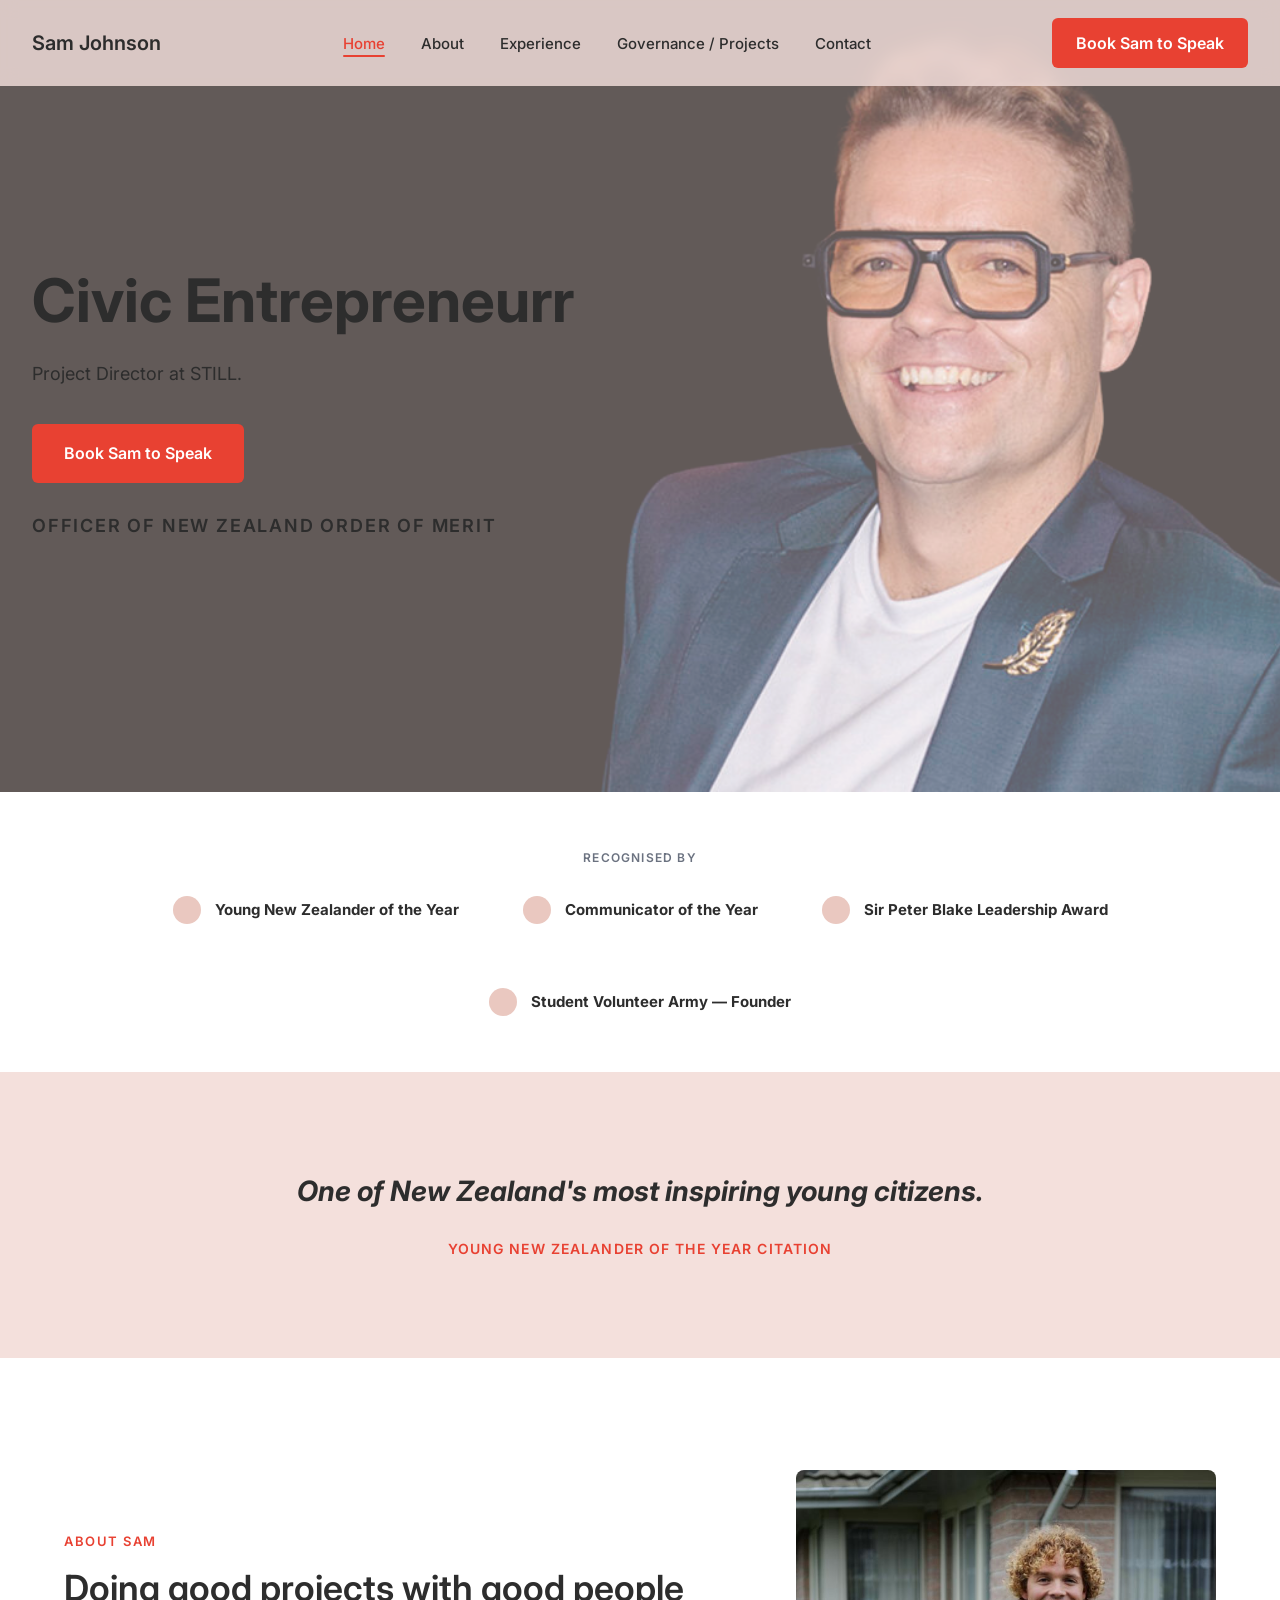
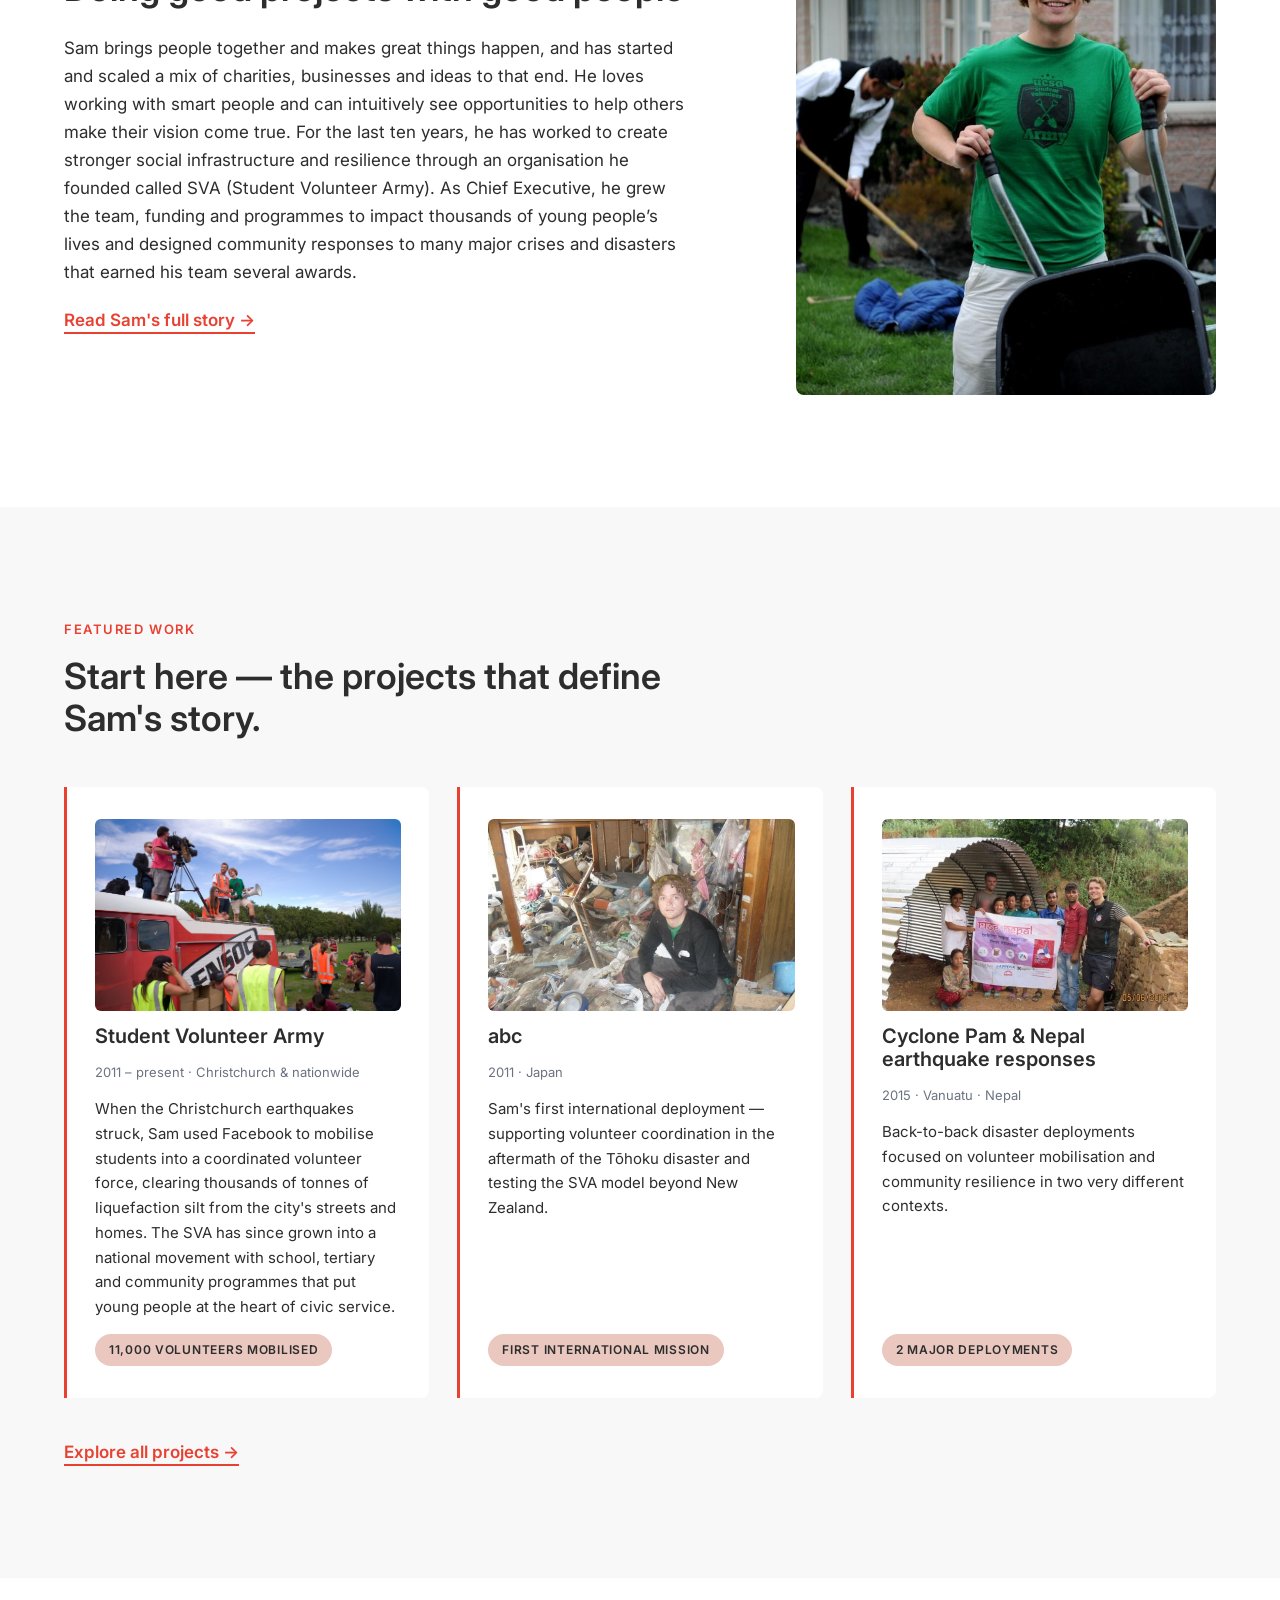
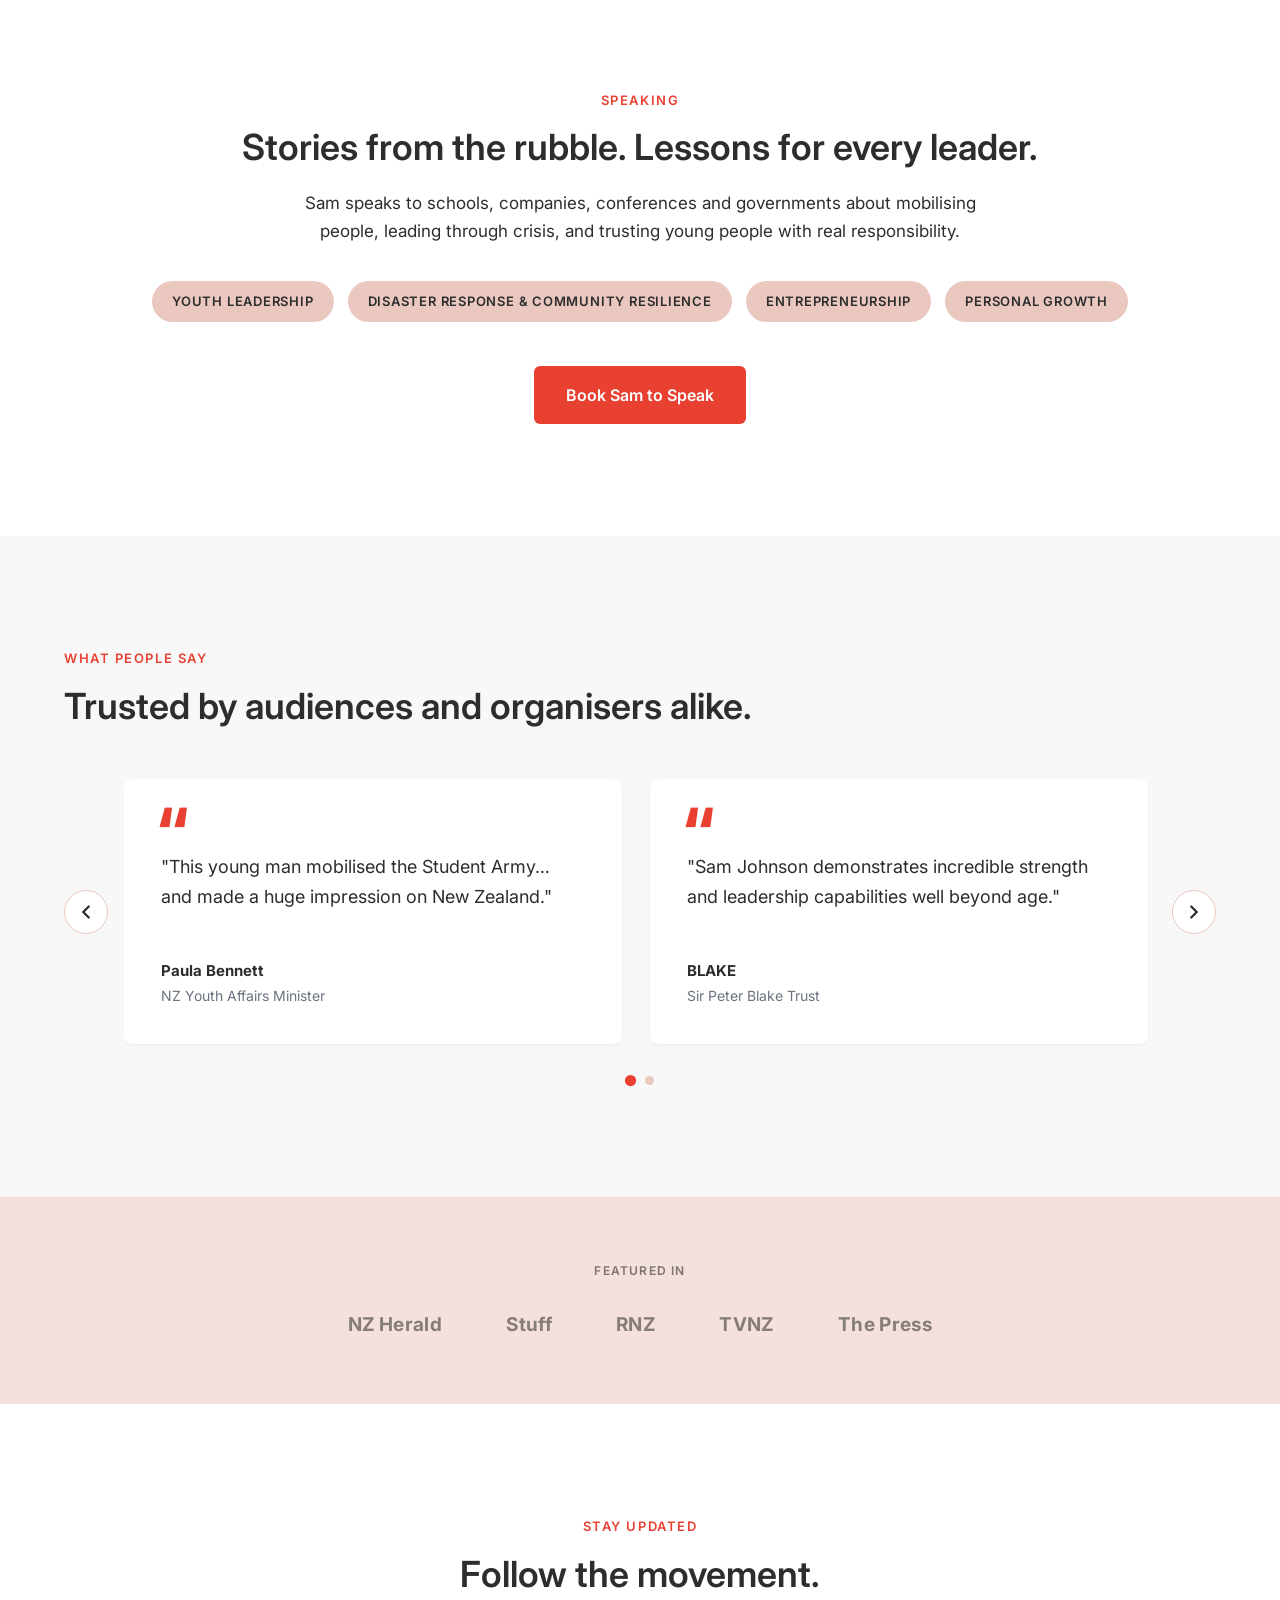
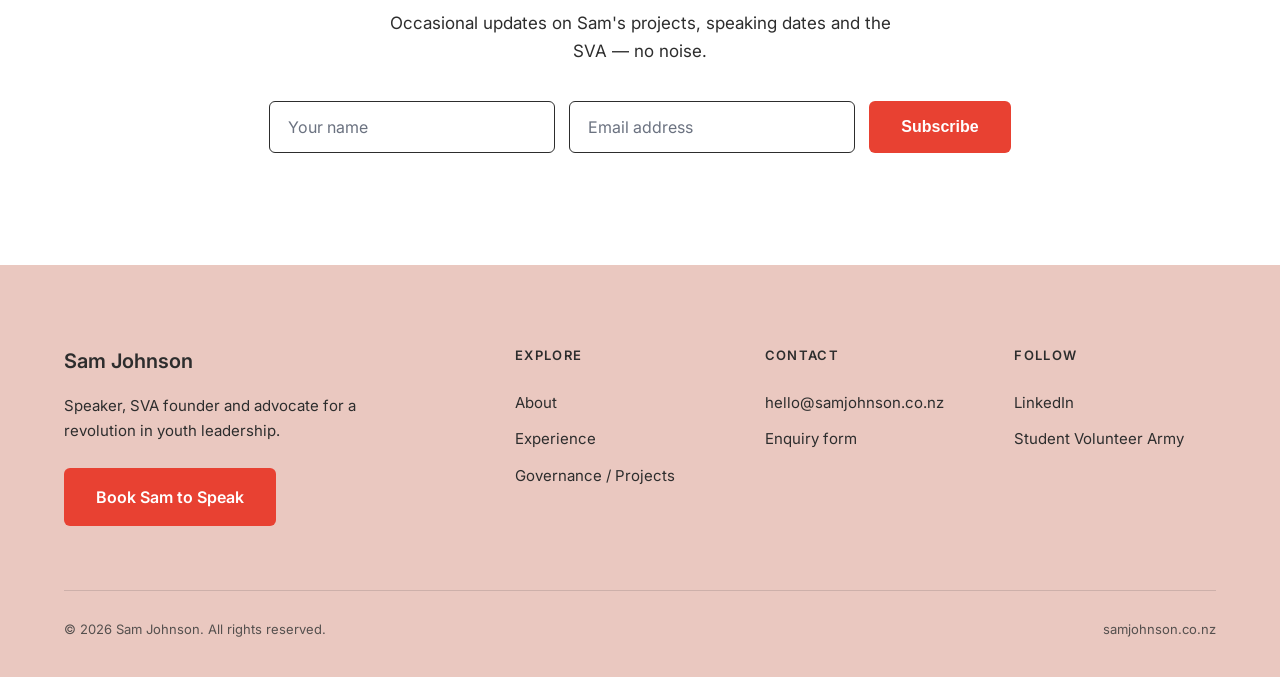
==== index.html @ 14f3a149 "Site update 2026-06-11 12:58" ====
<!DOCTYPE html>
<html lang="en-NZ">
<head>
<meta charset="UTF-8">
<meta name="viewport" content="width=device-width, initial-scale=1.0">
<title>Sam Johnson — Speaker, SVA Founder, Youth Leadership Advocate</title>
<meta name="description" content="Sam Johnson is the founder of the Student Volunteer Army, an international disaster recovery practitioner, and one of New Zealand's most recognised young leaders. Book Sam to speak.">
<link rel="preconnect" href="https://fonts.googleapis.com">
<link rel="preconnect" href="https://fonts.gstatic.com" crossorigin>
<link href="https://fonts.googleapis.com/css2?family=Inter:ital,wght@0,400;0,500;0,600;0,700;1,700&display=swap" rel="stylesheet">
<link rel="stylesheet" href="styles.css">
</head>
<body>

<!-- 01 / Navigation -->
<header class="nav" id="nav">
  <div class="nav-inner">
    <a class="wordmark" href="index.html" data-cms-field="settings.name">Sam Johnson</a>
    <nav aria-label="Primary">
      <ul class="nav-links">
        <li><a href="index.html" aria-current="page">Home</a></li>
        <li><a href="about.html">About</a></li>
        <li><a href="experience.html">Experience</a></li>
        <li><a href="projects.html">Governance / Projects</a></li>
        <li><a href="contact.html">Contact</a></li>
      </ul>
    </nav>
    <a class="btn" href="contact.html" data-cms-field="settings.cta_label">Book Sam to Speak</a>
    <button class="nav-toggle" id="navToggle" aria-label="Open menu" aria-expanded="false">
      <svg width="26" height="26" viewBox="0 0 24 24" fill="none" stroke-width="2" stroke-linecap="round"><path d="M4 7h16M4 12h16M4 17h16"/></svg>
    </button>
  </div>
  <div class="mobile-menu" id="mobileMenu">
    <a href="index.html">Home</a>
    <a href="about.html">About</a>
    <a href="experience.html">Experience</a>
    <a href="projects.html">Governance / Projects</a>
    <a href="contact.html">Contact</a>
    <a class="btn" href="contact.html" data-cms-field="settings.cta_label">Book Sam to Speak</a>
  </div>
</header>

<!-- 02 / Hero -->
<section class="hero">
  <div class="hero-inner">
    <p class="hero-photo-note">Image placeholder — full-bleed action photo of Sam · blush tint 40%</p>
    <h1 data-cms-field="hero.heading">Catalysing a revolution in youth leadership.</h1>
    <p data-cms-field="hero.subheading">Founder of the Student Volunteer Army. Speaker, disaster recovery practitioner, and champion of practical youth leadership worldwide.</p>
    <a class="btn" href="contact.html" data-cms-field="settings.cta_label">Book Sam to Speak</a>
    <p class="hero-attribution" data-cms-field="hero.attribution">Young New Zealander of the Year &nbsp;·&nbsp; Sir Peter Blake Leadership Award</p>
  </div>
</section>

<!-- 03 / Credential strip -->
<section class="credentials" aria-label="Awards and recognition">
  <div class="container">
    <p class="strip-label">Recognised by</p>
    <div class="badge-row" id="cms-awards-strip">
      <span class="badge"><i aria-hidden="true"></i>Young New Zealander of the Year</span>
      <span class="badge"><i aria-hidden="true"></i>Communicator of the Year</span>
      <span class="badge"><i aria-hidden="true"></i>Sir Peter Blake Leadership Award</span>
      <span class="badge"><i aria-hidden="true"></i>Student Volunteer Army — Founder</span>
    </div>
  </div>
</section>

<!-- 04 / Social proof pull-quote band -->
<section class="quote-band">
  <div class="container">
    <blockquote data-cms-field="pages.home.quote_band_text">&ldquo;One of New Zealand&rsquo;s most inspiring young citizens.&rdquo;</blockquote>
    <cite data-cms-field="pages.home.quote_band_cite">— Young New Zealander of the Year citation</cite>
  </div>
</section>

<!-- 05 / About teaser -->
<section class="about">
  <div class="container about-grid">
    <div>
      <span class="section-label">About Sam</span>
      <h2 data-cms-field="about_teaser.heading">From a student with a shovel to a global voice for young leaders.</h2>
      <p data-cms-field="about_teaser.body">When the Christchurch earthquakes struck, Sam Johnson mobilised 11,000 students through social media to dig the city out — and the Student Volunteer Army was born. Since then his work has taken him from disaster zones in Japan, the Philippines, Vanuatu and Nepal to boardrooms and parliaments across the Pacific, Saudi Arabia and Brazil.</p>
      <a class="text-link" href="about.html">Read Sam's full story →</a>
    </div>
    <div class="img-placeholder" data-cms-portrait="about_teaser.portrait" role="img" aria-label="Portrait of Sam Johnson — placeholder">
      <span>Portrait placeholder — natural light, warm grading, 4:5</span>
    </div>
  </div>
</section>

<!-- 07 / Featured work teaser -->
<section class="projects">
  <div class="container">
    <span class="section-label">Featured work</span>
    <h2 data-cms-field="pages.home.projects_heading">Start here — the projects that define Sam's story.</h2>
    <div class="card-grid" id="cms-projects">
      <article class="card">
        <div class="img-placeholder" role="img" aria-label="SVA field photo — placeholder"><span>Field photo — SVA volunteers, Christchurch</span></div>
        <h3>Student Volunteer Army</h3>
        <p class="meta">2011 – present · Christchurch, New Zealand</p>
        <p>Founded in the wake of the Christchurch earthquakes, the SVA mobilised 11,000 volunteers through social media and grew into a nationwide movement for youth-led service.</p>
        <span class="chip">11,000 volunteers</span>
      </article>
    </div>
    <p style="margin-top:40px"><a class="text-link" href="projects.html">Explore all projects →</a></p>
  </div>
</section>

<!-- 08 / Speaking band -->
<section class="speaking">
  <div class="container">
    <span class="section-label">Speaking</span>
    <h2 data-cms-field="pages.home.speaking_heading">Stories from the rubble. Lessons for every leader.</h2>
    <p data-cms-field="pages.home.speaking_body">Sam speaks to schools, companies, conferences and governments about mobilising people, leading through crisis, and trusting young people with real responsibility.</p>
    <div class="topic-row" id="cms-speaking-topics">
      <span class="chip">Youth leadership</span>
      <span class="chip">Disaster response &amp; community resilience</span>
      <span class="chip">Social media mobilisation</span>
      <span class="chip">Co-creating change</span>
    </div>
    <a class="btn" href="contact.html" data-cms-field="settings.cta_label">Book Sam to Speak</a>
  </div>
</section>

<!-- 09 / Testimonials -->
<section class="testimonials" aria-label="Testimonials">
  <div class="container">
    <span class="section-label">What people say</span>
    <h2 data-cms-field="pages.home.testimonials_heading">Trusted by audiences and organisers alike.</h2>
    <div class="carousel" aria-roledescription="carousel" aria-label="Testimonials">
      <button class="carousel-arrow" id="carouselPrev" type="button" aria-label="Previous testimonials">
        <svg width="22" height="22" viewBox="0 0 24 24" fill="none" stroke="currentColor" stroke-width="2.5" stroke-linecap="round" stroke-linejoin="round"><path d="m15 18-6-6 6-6"/></svg>
      </button>
      <div class="carousel-track" id="cms-testimonials" tabindex="0">
        <div class="testimonial">
          <blockquote>Placeholder testimonial — event organiser quote to be supplied and approved by Sam. Two to three sentences on impact and audience response.</blockquote>
          <cite><strong>Name Surname</strong>Title, Organisation</cite>
        </div>
        <div class="testimonial">
          <blockquote>Placeholder testimonial — partner or media quote to be supplied and approved by Sam. Two to three sentences on working with Sam.</blockquote>
          <cite><strong>Name Surname</strong>Title, Organisation</cite>
        </div>
        <div class="testimonial">
          <blockquote>Placeholder testimonial — client or audience-member quote to be supplied and approved by Sam. Two to three sentences on what changed after the talk.</blockquote>
          <cite><strong>Name Surname</strong>Title, Organisation</cite>
        </div>
      </div>
      <button class="carousel-arrow" id="carouselNext" type="button" aria-label="Next testimonials">
        <svg width="22" height="22" viewBox="0 0 24 24" fill="none" stroke="currentColor" stroke-width="2.5" stroke-linecap="round" stroke-linejoin="round"><path d="m9 18 6-6-6-6"/></svg>
      </button>
    </div>
    <div class="carousel-dots" id="carouselDots" aria-hidden="true"></div>
  </div>
</section>

<!-- 10 / Media & press strip -->
<section class="press" aria-label="Featured in">
  <div class="container">
    <p class="strip-label">Featured in</p>
    <div class="press-row" id="cms-press">
      <span class="press-logo">NZ Herald</span>
      <span class="press-logo">Stuff</span>
      <span class="press-logo">RNZ</span>
      <span class="press-logo">TVNZ</span>
      <span class="press-logo">The Press</span>
    </div>
  </div>
</section>

<!-- 11 / Newsletter -->
<section class="newsletter">
  <div class="container">
    <span class="section-label">Stay updated</span>
    <h2 data-cms-field="pages.home.newsletter_heading">Follow the movement.</h2>
    <p data-cms-field="pages.home.newsletter_body">Occasional updates on Sam's projects, speaking dates and the SVA — no noise.</p>
    <form action="#" method="post">
      <label for="nl-name" style="position:absolute;left:-9999px">Name</label>
      <input id="nl-name" type="text" name="name" placeholder="Your name" autocomplete="name">
      <label for="nl-email" style="position:absolute;left:-9999px">Email</label>
      <input id="nl-email" type="email" name="email" placeholder="Email address" autocomplete="email" required>
      <button class="btn" type="submit">Subscribe</button>
    </form>
  </div>
</section>

<!-- 12 / Footer -->
<footer class="footer">
  <div class="container">
    <div class="footer-grid">
      <div>
        <a class="wordmark" href="index.html" data-cms-field="settings.name">Sam Johnson</a>
        <p class="footer-tagline" data-cms-field="settings.footer_tagline">Speaker, SVA founder and advocate for a revolution in youth leadership.</p>
        <a class="btn" href="contact.html" data-cms-field="settings.cta_label">Book Sam to Speak</a>
      </div>
      <div>
        <h4>Explore</h4>
        <ul>
          <li><a href="about.html">About</a></li>
          <li><a href="experience.html">Experience</a></li>
          <li><a href="projects.html">Governance / Projects</a></li>
        </ul>
      </div>
      <div>
        <h4>Contact</h4>
        <ul>
          <li><a data-cms-mailto="settings.email" href="mailto:hello@samjohnson.co.nz">hello@samjohnson.co.nz</a></li>
          <li><a href="contact.html">Enquiry form</a></li>
        </ul>
      </div>
      <div>
        <h4>Follow</h4>
        <ul>
          <li><a data-cms-href="settings.linkedin_url" href="#" rel="noopener">LinkedIn</a></li>
          <li><a data-cms-href="settings.sva_url" href="#" rel="noopener">Student Volunteer Army</a></li>
        </ul>
      </div>
    </div>
    <div class="footer-bottom">
      <span>© 2026 <span data-cms-field="settings.name">Sam Johnson</span>. All rights reserved.</span>
      <span>samjohnson.co.nz</span>
    </div>
  </div>
</footer>

<script src="site.js"></script>
<script src="cms-loader.js"></script>
<script src="https://identity.netlify.com/v1/netlify-identity-widget.js"></script>
<script>
  if (window.netlifyIdentity) {
    window.netlifyIdentity.on('init', function(user) {
      if (!user) {
        window.netlifyIdentity.on('login', function() {
          document.location.href = '/admin/';
        });
      }
    });
  }
</script>
</body>
</html>
---- styles.css ----
:root{
  --vermillion:#E84132;
  --blush:#F4E0DC;
  --blush-deep:#EAC8C0;
  --white:#FFFFFF;
  --off-white:#F8F8F8;
  --charcoal:#2D2D2D;
  --mid-grey:#6B7280;
}
*{margin:0;padding:0;box-sizing:border-box}
html{scroll-behavior:smooth}
body{font-family:'Inter',Arial,'Helvetica Neue',system-ui,sans-serif;color:var(--charcoal);background:var(--white);font-size:17px;line-height:1.65}
img{max-width:100%;display:block}
a{color:inherit;text-decoration:none}
.container{max-width:1200px;margin:0 auto;padding:0 24px}
.btn{display:inline-block;background:var(--vermillion);color:var(--white);font-weight:600;font-size:16px;padding:16px 32px;border-radius:6px;border:none;cursor:pointer;transition:background .2s ease,transform .2s cubic-bezier(.2,.6,.2,1),box-shadow .2s ease}
.btn:hover{background:#cf3325;transform:translateY(-2px);box-shadow:0 8px 20px rgba(232,65,50,.28)}
.btn:active{transform:translateY(0) scale(.98);box-shadow:0 3px 8px rgba(232,65,50,.2)}
.btn:focus-visible{outline:3px solid var(--charcoal);outline-offset:2px}
.section-label{display:block;font-size:13px;font-weight:600;letter-spacing:.12em;text-transform:uppercase;color:var(--vermillion);margin-bottom:16px}
h1,h2,h3{line-height:1.15}
h2{font-size:36px;font-weight:600}
.img-placeholder{background:var(--blush-deep);background-image:repeating-linear-gradient(45deg,rgba(244,224,220,.55) 0 14px,transparent 14px 28px);display:flex;align-items:center;justify-content:center;text-align:center}
.img-placeholder span{font-size:12px;font-weight:600;letter-spacing:.08em;text-transform:uppercase;color:rgba(45,45,45,.55);padding:16px;max-width:280px;line-height:1.5}
.text-link{font-weight:600;color:var(--vermillion);border-bottom:2px solid var(--vermillion);padding-bottom:2px}
.text-link:hover{color:#cf3325;border-color:#cf3325}

/* Navigation */
.nav{position:fixed;top:0;left:0;right:0;z-index:100;background:rgba(244,224,220,.82);backdrop-filter:blur(8px);transition:background .25s ease,box-shadow .25s ease}
.nav.scrolled{background:var(--blush);box-shadow:0 1px 0 rgba(45,45,45,.08)}
.nav-inner{max-width:1320px;margin:0 auto;padding:18px 32px;display:flex;align-items:center;justify-content:space-between;gap:24px}
.wordmark{font-size:20px;font-weight:600;color:var(--charcoal)}
.nav-links{display:flex;gap:36px;list-style:none}
.nav-links a{position:relative;font-size:15px;font-weight:500;color:var(--charcoal);padding-bottom:4px;transition:color .2s ease}
.nav-links a::after{content:"";position:absolute;left:0;right:0;bottom:0;height:2px;border-radius:1px;background:var(--vermillion);transform:scaleX(0);transform-origin:left;transition:transform .25s cubic-bezier(.2,.6,.2,1)}
.nav-links a:hover,.nav-links a[aria-current]{color:var(--vermillion)}
.nav-links a:hover::after,.nav-links a[aria-current]::after{transform:scaleX(1)}
.nav .btn{padding:12px 24px}
.nav-toggle{display:none;background:none;border:none;cursor:pointer;width:44px;height:44px;align-items:center;justify-content:center}
.nav-toggle svg{stroke:var(--charcoal)}
.mobile-menu{display:none}

/* Page hero (interior pages) */
.page-hero{background:var(--blush);padding:180px 0 72px}
.page-hero h1{font-size:48px;font-weight:700;max-width:760px}
.page-hero p{font-size:18px;max-width:640px;margin-top:18px}

/* Home hero */
.hero{position:relative;min-height:88vh;display:flex;align-items:center;overflow:hidden;background:var(--blush-deep);background-image:repeating-linear-gradient(45deg,rgba(244,224,220,.5) 0 22px,transparent 22px 44px);background-size:cover;background-position:center}
.hero-video{position:absolute;inset:0;width:100%;height:100%;object-fit:cover}
.hero::after{content:"";position:absolute;inset:0;background:var(--blush);opacity:.4;pointer-events:none}
.hero-inner{position:relative;z-index:1;max-width:1320px;margin:0 auto;padding:170px 32px 120px;width:100%}
.hero-photo-note{font-size:12px;font-weight:600;letter-spacing:.08em;text-transform:uppercase;color:rgba(45,45,45,.5);margin-bottom:36px}
.hero h1{font-size:60px;font-weight:700;color:var(--charcoal);max-width:820px;margin-bottom:24px}
.hero p{font-size:18px;max-width:620px;margin-bottom:36px}
.hero-attribution{margin-top:28px;font-size:14px;font-weight:600;letter-spacing:.1em;text-transform:uppercase;color:var(--charcoal)}

/* Credential strip */
.credentials{background:var(--white);padding:56px 0;text-align:center}
.strip-label{font-size:12px;font-weight:600;letter-spacing:.1em;text-transform:uppercase;color:var(--mid-grey);margin-bottom:28px}
.badge-row{display:flex;justify-content:center;align-items:center;gap:64px;flex-wrap:wrap}
.badge{display:flex;align-items:center;gap:14px;font-size:15px;font-weight:600;color:var(--charcoal);transition:transform .25s cubic-bezier(.2,.6,.2,1),color .2s ease}
.badge i{width:28px;height:28px;border-radius:50%;background:var(--blush-deep);flex-shrink:0}
.badge-logo{height:44px;width:auto;max-width:130px;object-fit:contain;flex-shrink:0}
.badge-text{display:flex;flex-direction:column;text-align:left;line-height:1.35}
.badge-text small{font-weight:400;font-size:12.5px;color:var(--mid-grey)}
a.badge:hover{transform:translateY(-3px);color:var(--vermillion)}
a.badge:hover .badge-text strong{color:var(--vermillion)}

/* Pull-quote band */
.quote-band{background:var(--blush);padding:96px 0;text-align:center}
.quote-band blockquote{font-size:28px;font-weight:700;font-style:italic;color:var(--charcoal);max-width:880px;margin:0 auto 20px}
.quote-band cite{font-style:normal;font-size:14px;font-weight:600;letter-spacing:.08em;text-transform:uppercase;color:var(--vermillion)}

/* About teaser / about page */
.about{background:var(--white);padding:112px 0}
.about-grid{display:grid;grid-template-columns:1fr 420px;gap:80px;align-items:center}
.about h2{margin-bottom:24px}
.about p{max-width:620px;margin-bottom:20px}
.about .img-placeholder{aspect-ratio:4/5;border-radius:8px}
.values{background:var(--off-white);padding:112px 0}
.values h2{margin-bottom:48px}
.values-grid{display:grid;grid-template-columns:repeat(3,1fr);gap:28px}
.value-card{background:var(--white);border-radius:8px;padding:36px 32px}
.value-card i{display:block;width:44px;height:44px;border-radius:50%;background:var(--blush-deep);margin-bottom:20px}
.value-card h3{font-size:20px;font-weight:600;color:var(--vermillion);margin-bottom:12px}
.value-card p{font-size:15px}

/* Impact stat band */
.stats{background:var(--blush);padding:96px 0}
.stat-grid{display:grid;grid-template-columns:repeat(3,1fr);gap:48px;text-align:center}
.stat-num{font-size:56px;font-weight:700;color:var(--vermillion);line-height:1.1;display:block}
.stat-label{margin-top:12px;font-size:16px;font-weight:500;color:var(--charcoal)}

/* Project / experience cards */
.projects{background:var(--off-white);padding:112px 0}
.projects h2{margin-bottom:48px;max-width:640px}
.governance{background:var(--white);padding:112px 0;border-bottom:3px solid var(--blush)}
.governance h2{margin-bottom:48px;max-width:640px}
.section-intro{max-width:640px;margin:-32px 0 48px;font-size:17px}
.card-grid{display:grid;grid-template-columns:repeat(3,1fr);gap:28px}
.card{background:var(--white);border-left:3px solid var(--vermillion);border-radius:0 8px 8px 0;padding:32px 28px;display:flex;flex-direction:column;gap:14px}
.card .img-placeholder{aspect-ratio:16/10;border-radius:6px;margin:-8px 0 6px}
.card h3{font-size:20px;font-weight:600}
.card .meta{font-size:13px;color:var(--mid-grey)}
.card p{font-size:15px}
.chip{display:inline-block;align-self:flex-start;background:var(--blush-deep);color:var(--charcoal);font-size:12px;font-weight:600;letter-spacing:.06em;text-transform:uppercase;padding:6px 14px;border-radius:999px;margin-top:auto}
.card-grid-2{display:grid;grid-template-columns:repeat(2,1fr);gap:28px}
.card.featured{grid-column:1/-1;display:grid;grid-template-columns:1fr 1.2fr;gap:36px;align-items:center}
.card.featured .img-placeholder{aspect-ratio:16/10;margin:0}
.card.featured .card-body{display:flex;flex-direction:column;gap:14px}

/* Timeline (experience page) */
.timeline{background:var(--white);padding:112px 0}
.timeline-list{list-style:none;position:relative;max-width:860px}
.timeline-list::before{content:"";position:absolute;left:88px;top:8px;bottom:8px;width:2px;background:var(--blush-deep)}
.timeline-item{display:grid;grid-template-columns:64px 48px 1fr;align-items:flex-start;margin-bottom:48px}
.timeline-year{font-size:18px;font-weight:700;color:var(--vermillion);text-align:right;line-height:1.4}
.timeline-dot{position:relative;height:100%}
.timeline-dot::before{content:"";position:absolute;left:18px;top:8px;width:14px;height:14px;border-radius:50%;background:var(--vermillion);border:3px solid var(--blush)}
.timeline-card{background:var(--off-white);border-radius:8px;padding:28px 32px}
.timeline-card h3{font-size:20px;font-weight:600;margin-bottom:6px}
.timeline-card .meta{font-size:13px;color:var(--mid-grey);margin-bottom:12px}
.timeline-card p{font-size:15px;margin-bottom:14px}
.timeline-card .chip{margin-top:0}
.loc-chip{display:inline-block;border:1.5px solid var(--vermillion);color:var(--vermillion);font-size:12px;font-weight:600;letter-spacing:.04em;padding:4px 12px;border-radius:999px;margin-left:10px;vertical-align:middle}
.awards-band{background:var(--blush);padding:96px 0}
.awards-band h2{margin-bottom:40px}
.awards-grid{display:grid;grid-template-columns:repeat(3,1fr);gap:28px}
.award{background:var(--white);border-radius:8px;padding:32px}
.award h3{font-size:18px;font-weight:600;margin-bottom:6px}
.award .meta{font-size:14px;color:var(--mid-grey)}

/* Testimonials — horizontal carousel */
.testimonials{background:var(--off-white);padding:112px 0}
.carousel{display:flex;align-items:stretch;gap:16px;margin-top:48px}
.carousel-track{display:flex;gap:28px;overflow-x:auto;scroll-snap-type:x mandatory;scroll-behavior:smooth;-webkit-overflow-scrolling:touch;scrollbar-width:none;padding:4px;flex:1;min-width:0}
.carousel-track::-webkit-scrollbar{display:none}
.carousel-track:focus-visible{outline:3px solid var(--vermillion);outline-offset:2px;border-radius:8px}
.testimonial{position:relative;flex:0 0 calc((100% - 28px)/2);scroll-snap-align:start;background:var(--white);border-radius:8px;padding:72px 36px 36px;box-shadow:0 1px 3px rgba(45,45,45,.06);display:flex;flex-direction:column}
.testimonial::before{content:"\201C";position:absolute;left:32px;top:18px;font-size:72px;font-weight:700;color:var(--vermillion);line-height:1}
.testimonial blockquote{font-size:18px;margin-bottom:18px}
.testimonial cite{font-style:normal;font-size:14px;color:var(--mid-grey);margin-top:auto}
.testimonial cite strong{display:block;color:var(--charcoal);font-size:15px}
.carousel-arrow{flex:0 0 44px;width:44px;height:44px;align-self:center;border-radius:50%;border:1.5px solid var(--blush-deep);background:var(--white);color:var(--charcoal);cursor:pointer;display:flex;align-items:center;justify-content:center;transition:background .2s ease,color .2s ease,border-color .2s ease}
.carousel-arrow:hover{background:var(--vermillion);border-color:var(--vermillion);color:var(--white)}
.carousel-arrow:focus-visible{outline:3px solid var(--charcoal);outline-offset:2px}
.carousel-arrow[disabled]{opacity:.35;cursor:default;pointer-events:none}
.carousel-dots{display:flex;justify-content:center;gap:10px;margin-top:28px}
.carousel-dots button{width:9px;height:9px;border-radius:50%;border:none;padding:0;background:var(--blush-deep);cursor:pointer;transition:background .2s ease,transform .2s ease}
.carousel-dots button.active{background:var(--vermillion);transform:scale(1.25)}

/* Press strip */
.press{background:var(--blush);padding:64px 0;text-align:center}
.press .strip-label{color:var(--charcoal);opacity:.6}
.press-row{display:flex;justify-content:center;align-items:center;gap:64px;flex-wrap:wrap}
.press-logo{font-size:19px;font-weight:700;color:var(--charcoal);opacity:.45;letter-spacing:.02em}
.press-item{display:inline-flex;align-items:center;gap:12px;font-size:19px;font-weight:700;color:var(--charcoal);opacity:.55;letter-spacing:.02em;filter:grayscale(1);transition:opacity .25s ease,filter .25s ease,transform .25s cubic-bezier(.2,.6,.2,1),color .2s ease}
.press-item img{width:auto;object-fit:contain;display:block}
.press-item:hover{opacity:1;filter:grayscale(0);transform:translateY(-3px)}
a.press-item:hover{color:var(--vermillion)}

/* Speaking band (homepage) */
.speaking{background:var(--white);padding:112px 0;text-align:center}
.speaking h2{margin-bottom:20px}
.speaking>.container>p{max-width:680px;margin:0 auto 36px}
.topic-row{display:flex;justify-content:center;flex-wrap:wrap;gap:14px;margin-bottom:44px}
.topic-row .chip{margin:0;align-self:auto;padding:10px 20px;font-size:13px}

/* Newsletter */
.newsletter{background:var(--white);padding:112px 0;text-align:center}
.newsletter h2{margin-bottom:14px}
.newsletter p{max-width:520px;margin:0 auto 36px}
.newsletter form{display:flex;justify-content:center;gap:14px;flex-wrap:wrap}
.newsletter input{font-family:inherit;font-size:16px;padding:15px 18px;border:1.5px solid var(--charcoal);border-radius:6px;min-width:240px;background:var(--white);color:var(--charcoal)}
.newsletter input::placeholder{color:var(--mid-grey)}
.newsletter input:focus{outline:none;background:var(--blush);border-color:var(--vermillion)}

/* Contact form */
.contact-section{background:var(--white);padding:96px 0 112px}
.contact-grid{display:grid;grid-template-columns:1.2fr 1fr;gap:80px;align-items:flex-start}
.contact-form{display:flex;flex-direction:column;gap:22px}
.contact-form label{font-size:14px;font-weight:600;display:block;margin-bottom:8px}
.contact-form input,.contact-form select,.contact-form textarea{width:100%;font-family:inherit;font-size:16px;padding:14px 16px;border:1.5px solid var(--charcoal);border-radius:6px;background:var(--white);color:var(--charcoal)}
.contact-form input::placeholder,.contact-form textarea::placeholder{color:var(--mid-grey)}
.contact-form input:focus,.contact-form select:focus,.contact-form textarea:focus{outline:none;background:var(--blush);border-color:var(--vermillion)}
.contact-form textarea{min-height:160px;resize:vertical}
.contact-aside{background:var(--off-white);border-radius:8px;padding:40px}
.contact-aside h3{font-size:20px;font-weight:600;margin-bottom:16px}
.contact-aside p{font-size:15px;margin-bottom:14px}
.contact-aside .meta{font-size:14px;color:var(--mid-grey)}

/* Footer */
.footer{background:var(--blush-deep);padding:80px 0 36px}
.footer-grid{display:grid;grid-template-columns:2fr 1fr 1fr 1fr;gap:48px;margin-bottom:64px}
.footer .wordmark{display:block;margin-bottom:16px}
.footer-tagline{font-size:15px;max-width:300px;margin-bottom:24px}
.footer h4{font-size:13px;font-weight:600;letter-spacing:.1em;text-transform:uppercase;margin-bottom:18px}
.footer ul{list-style:none}
.footer ul a{display:inline-block;font-size:15px;padding:6px 0;color:var(--charcoal)}
.footer ul a:hover{color:var(--vermillion)}
.footer-bottom{border-top:1px solid rgba(45,45,45,.15);padding-top:28px;display:flex;justify-content:space-between;flex-wrap:wrap;gap:12px;font-size:13px;color:#55504E}

/* ─── Interaction design system ─────────────────────────── */
/* Cards: red-accent hover — warm wash + vermillion border + lift + subtle scale */
.card,.timeline-card,.value-card,.award,.testimonial,.contact-aside{transition:transform .25s cubic-bezier(.2,.6,.2,1),box-shadow .25s cubic-bezier(.2,.6,.2,1),border-color .25s ease,background-color .25s ease}
.card h3,.value-card h3,.award h3,.timeline-card h3,.testimonial cite strong{transition:color .25s ease}
.card:hover,.value-card:hover,.award:hover,.testimonial:hover,.contact-aside:hover{transform:translateY(-4px) scale(1.012);box-shadow:0 16px 36px rgba(232,65,50,.16);background:#FBEDEA}
.value-card,.award,.testimonial{border:1px solid transparent}
.value-card:hover,.award:hover,.testimonial:hover{border-color:var(--vermillion)}
.card:hover h3,.award:hover h3,.timeline-card:hover h3{color:var(--vermillion)}
.timeline-card:hover{transform:translateX(5px);box-shadow:0 10px 24px rgba(232,65,50,.12);background:#FBEDEA}

/* Images: smooth zoom inside a clipped frame */
.img-frame{overflow:hidden;border-radius:6px}
.img-frame img{display:block;width:100%;height:100%;transition:transform .5s cubic-bezier(.2,.6,.2,1)}
.card:hover .img-frame img,.img-frame:hover img{transform:scale(1.05)}
.card .img-placeholder{transition:filter .3s ease}
.card:hover .img-placeholder{filter:brightness(1.05)}

/* Links and wordmark */
.text-link{transition:color .2s ease,border-color .2s ease}
.wordmark{transition:color .2s ease}
.wordmark:hover{color:var(--vermillion)}
.footer ul a{transition:color .2s ease,transform .2s ease;display:inline-block}
.footer ul a:hover{transform:translateX(3px)}
.mobile-menu a{transition:color .2s ease}
.mobile-menu a:hover{color:var(--vermillion)}

/* Press logos warm up on hover */
.press-logo{transition:opacity .25s ease}
.press-logo:hover{opacity:.85}

/* Carousel controls: tactile press */
.carousel-arrow:active{transform:scale(.92)}
.carousel-dots button:hover{background:var(--vermillion)}

/* Form fields: soft focus ring */
.contact-form input,.contact-form select,.contact-form textarea,.newsletter input{transition:border-color .2s ease,background .2s ease,box-shadow .2s ease}
.contact-form input:focus,.contact-form select:focus,.contact-form textarea:focus,.newsletter input:focus{box-shadow:0 0 0 3px rgba(232,65,50,.14)}

/* Keyboard focus is always visible */
a:focus-visible,button:focus-visible{outline:3px solid var(--vermillion);outline-offset:3px;border-radius:4px}
a,button{-webkit-tap-highlight-color:transparent}

/* Respect users who prefer less motion */
@media (prefers-reduced-motion:reduce){
  *,*::before,*::after{transition-duration:.01ms!important;animation-duration:.01ms!important}
  html{scroll-behavior:auto}
  .hero-video{display:none}
}

/* Mobile — designed at 390px first */
@media (max-width:768px){
  .nav-links,.nav>.nav-inner>.btn{display:none}
  .nav-toggle{display:flex}
  .mobile-menu{position:fixed;inset:0;top:72px;background:var(--blush);z-index:99;padding:40px 32px;flex-direction:column;gap:8px}
  .mobile-menu.open{display:flex}
  .mobile-menu a{font-size:26px;font-weight:700;color:var(--charcoal);padding:12px 0}
  .mobile-menu .btn{margin-top:auto;text-align:center;font-size:17px;color:var(--white);width:100%}
  .hero-inner{padding:140px 24px 88px}
  .hero h1{font-size:40px}
  h2{font-size:28px}
  .page-hero{padding:140px 0 56px}
  .page-hero h1{font-size:34px}
  .about-grid{grid-template-columns:1fr;gap:40px}
  .about .img-placeholder{order:-1}
  .stat-grid{grid-template-columns:1fr;gap:40px}
  .card-grid,.card-grid-2,.values-grid,.awards-grid{grid-template-columns:1fr}
  .card.featured{grid-template-columns:1fr}
  .carousel{gap:0}
  .carousel-arrow{display:none}
  .testimonial{flex:0 0 100%}
  .badge-row{gap:24px;flex-direction:column;align-items:flex-start;max-width:340px;margin:0 auto}
  .press-row{gap:28px}
  .footer-grid{grid-template-columns:1fr;gap:36px}
  .newsletter form{flex-direction:column;align-items:stretch}
  .newsletter input{min-width:0}
  .contact-grid{grid-template-columns:1fr;gap:48px}
  .timeline-list::before{left:20px}
  .timeline-item{grid-template-columns:1fr;gap:8px;padding-left:48px;position:relative}
  .timeline-year{text-align:left}
  .timeline-dot{display:none}
  .timeline-item::before{content:"";position:absolute;left:13px;top:6px;width:14px;height:14px;border-radius:50%;background:var(--vermillion);border:3px solid var(--blush)}
  .stats,.quote-band{padding:72px 0}
  .about,.projects,.speaking,.testimonials,.newsletter,.timeline,.values,.contact-section{padding:80px 0}
  .awards-band{padding:72px 0}
}
@media (min-width:769px) and (max-width:1024px){
  .card-grid{grid-template-columns:repeat(2,1fr)}
  .about-grid{grid-template-columns:1fr 360px;gap:48px}
}
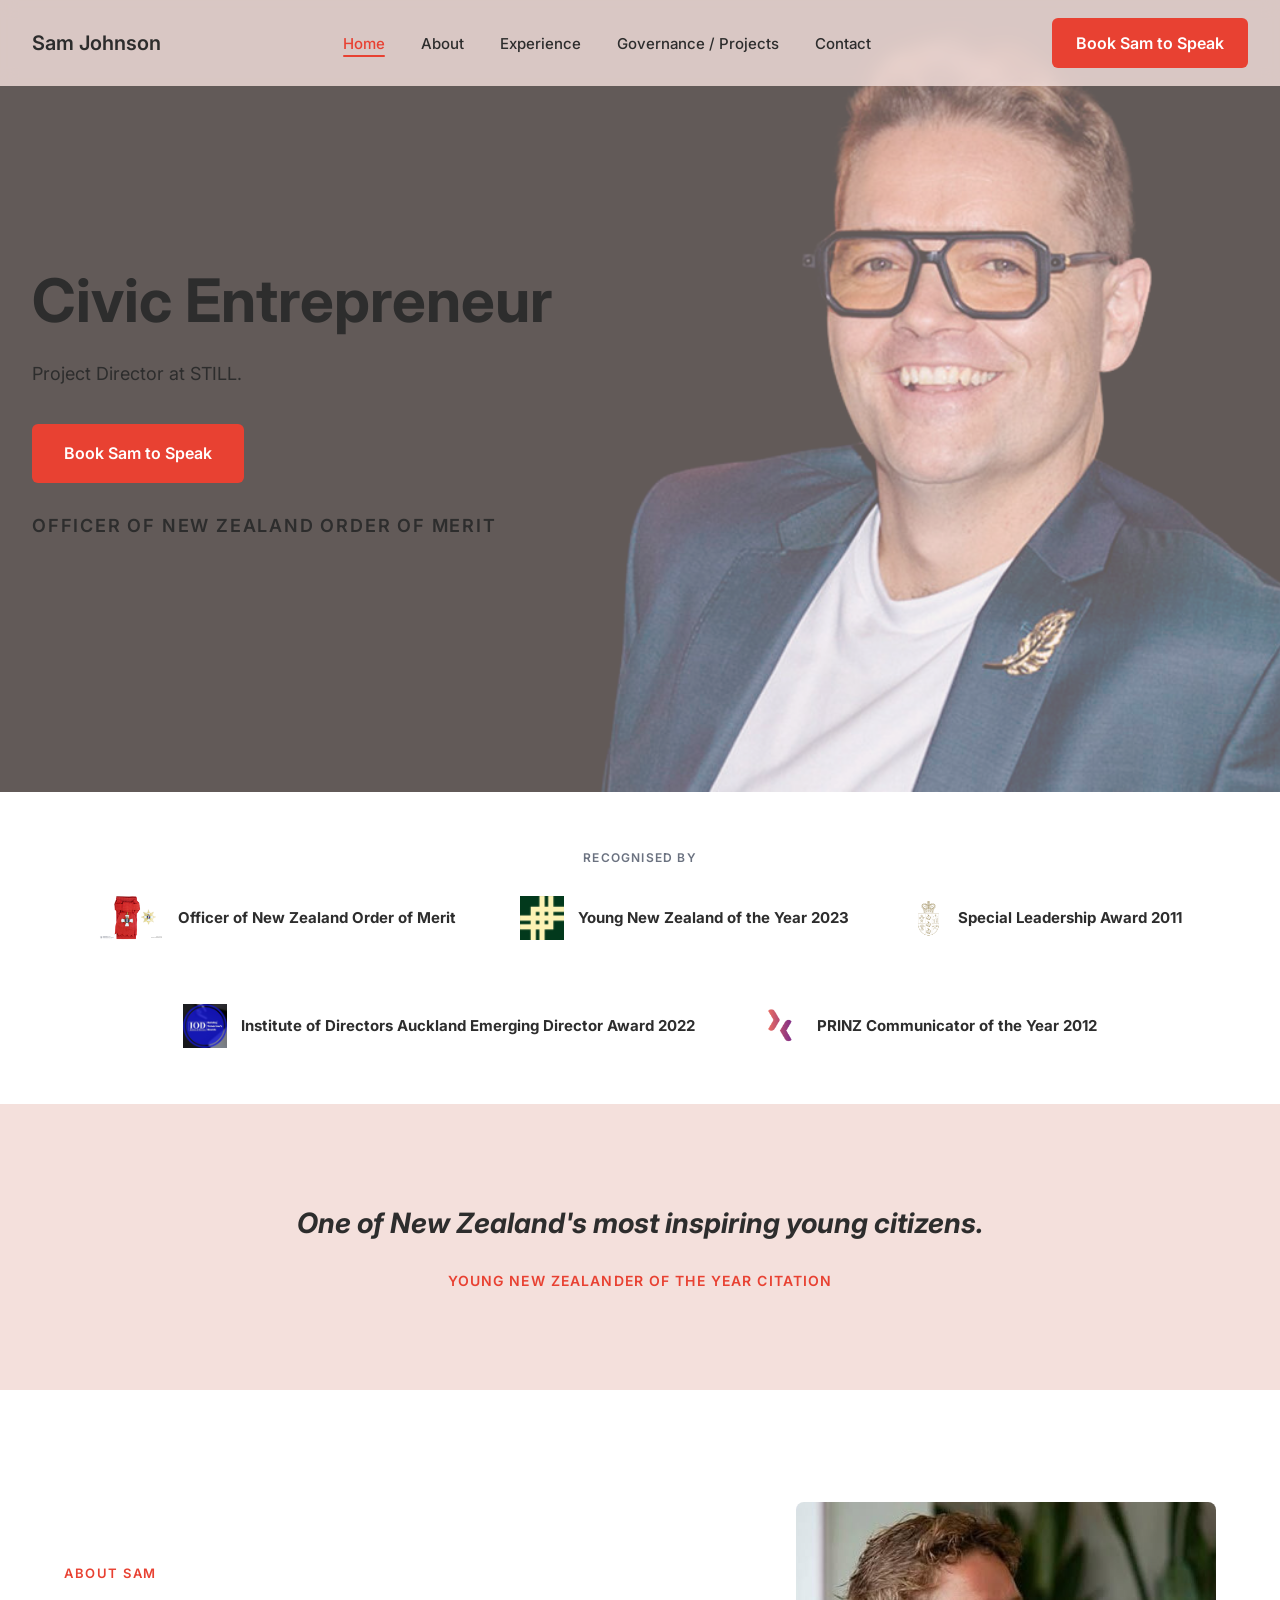
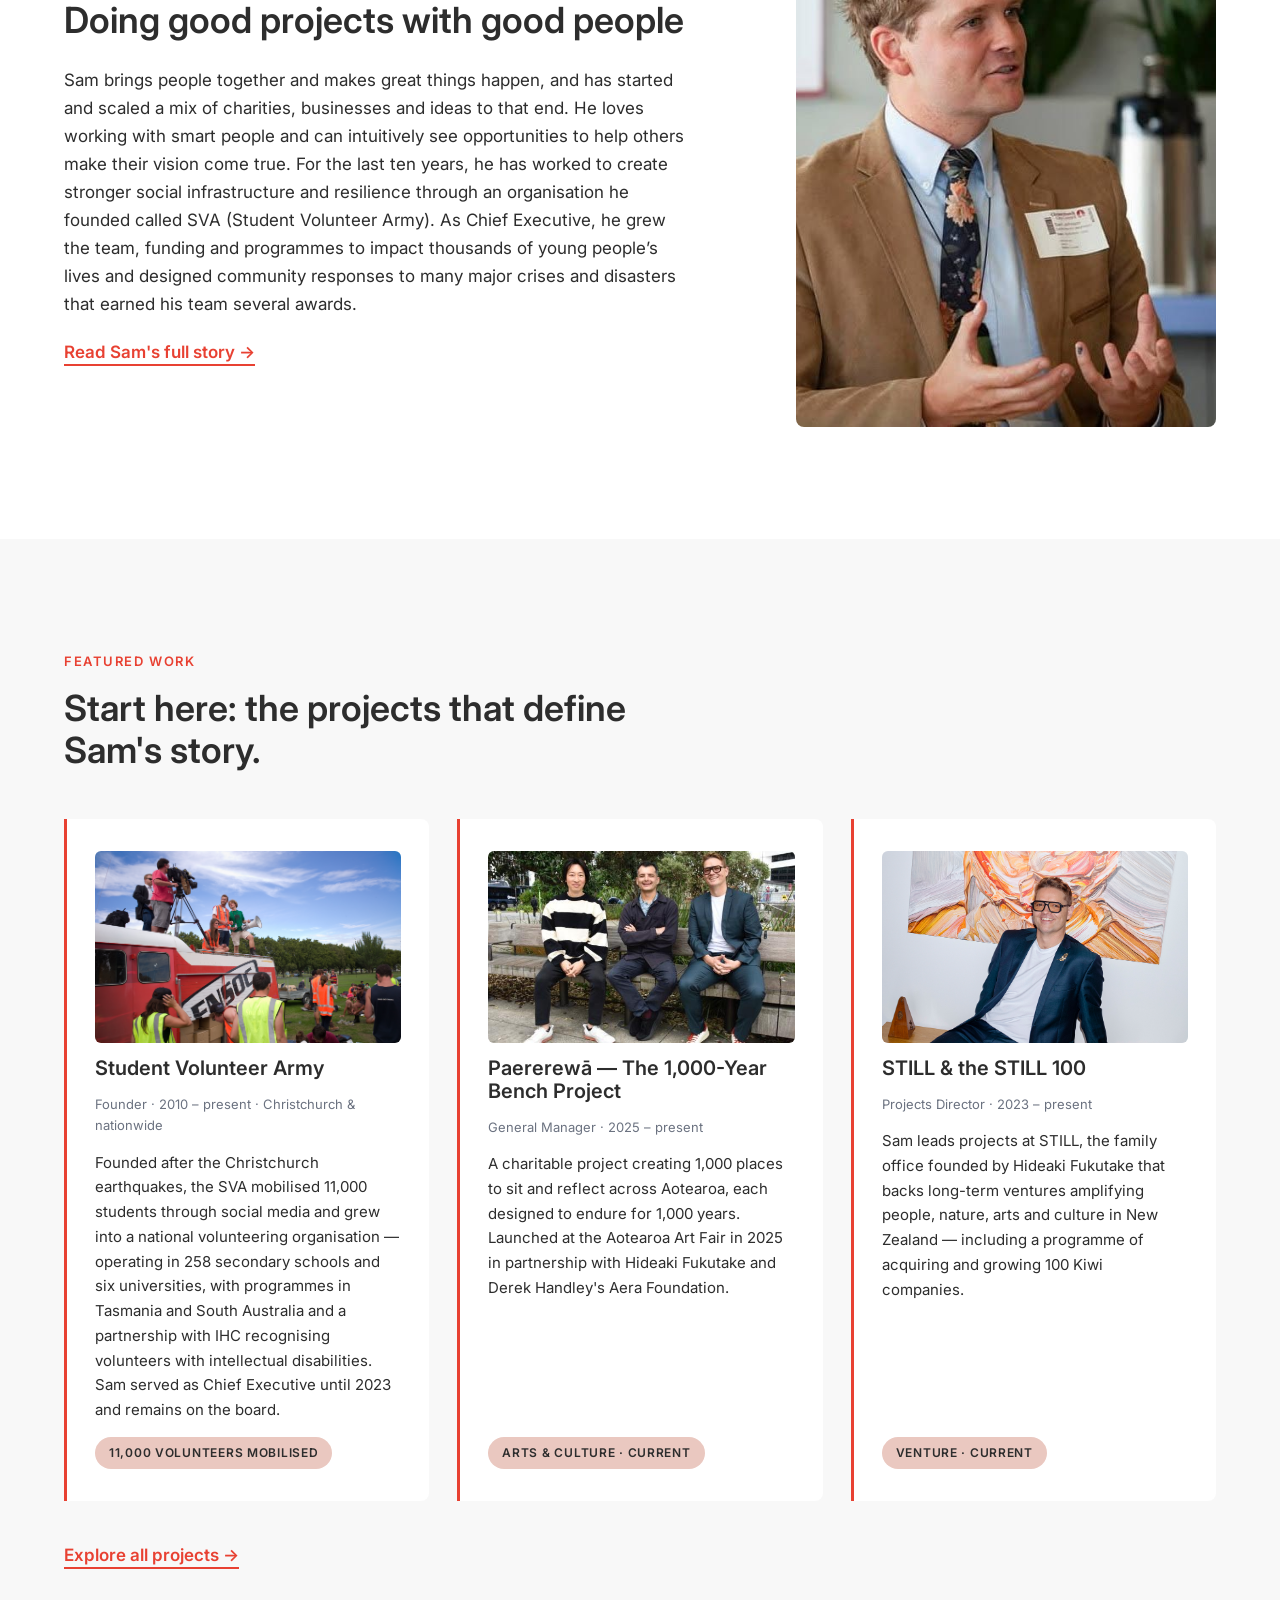
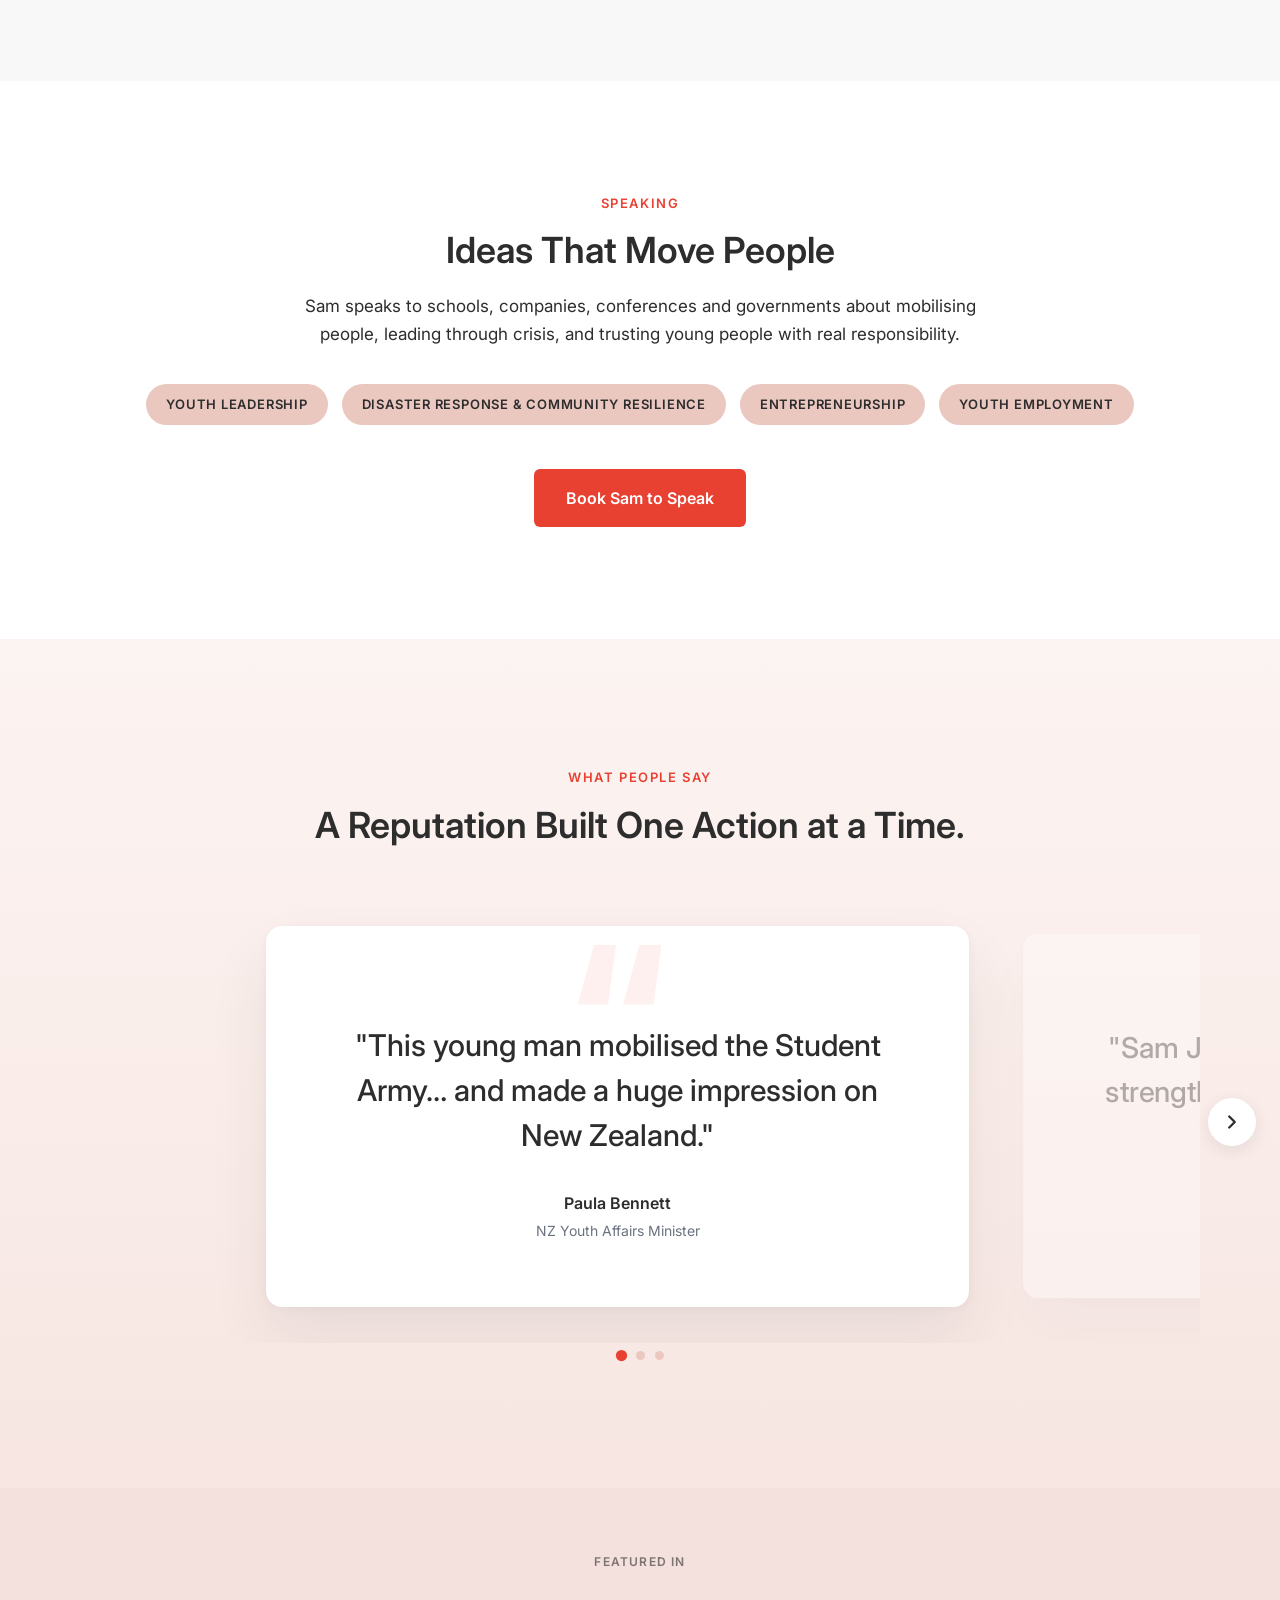
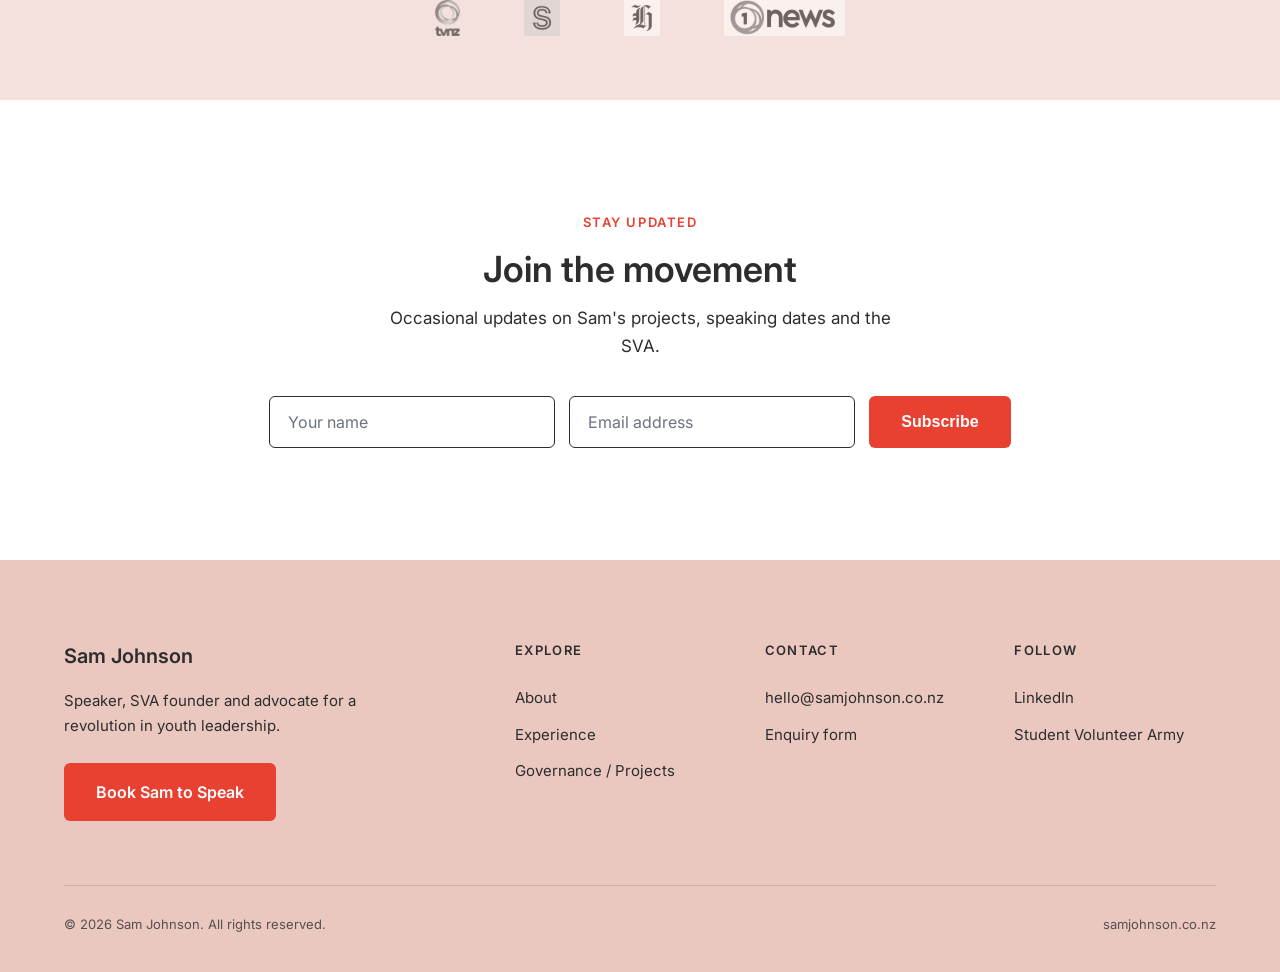
==== commit 35ad0224: "Site update 2026-06-11 16:12" ====
--- a/index.html
+++ b/index.html
@@ -126,7 +126,7 @@
   <div class="container">
     <span class="section-label">What people say</span>
     <h2 data-cms-field="pages.home.testimonials_heading">Trusted by audiences and organisers alike.</h2>
-    <div class="carousel" aria-roledescription="carousel" aria-label="Testimonials">
+    <div class="carousel" aria-roledescription="carousel" aria-label="Testimonials" data-reveal>
       <button class="carousel-arrow" id="carouselPrev" type="button" aria-label="Previous testimonials">
         <svg width="22" height="22" viewBox="0 0 24 24" fill="none" stroke="currentColor" stroke-width="2.5" stroke-linecap="round" stroke-linejoin="round"><path d="m15 18-6-6 6-6"/></svg>
       </button>
--- a/styles.css
+++ b/styles.css
@@ -114,10 +114,14 @@
 .timeline{background:var(--white);padding:112px 0}
 .timeline-list{list-style:none;position:relative;max-width:860px}
 .timeline-list::before{content:"";position:absolute;left:88px;top:8px;bottom:8px;width:2px;background:var(--blush-deep)}
+.timeline-list::after{content:"";position:absolute;left:88px;top:8px;bottom:8px;width:2px;background:var(--vermillion);transform:scaleY(var(--tl-progress,0));transform-origin:top;transition:transform .25s ease-out}
 .timeline-item{display:grid;grid-template-columns:64px 48px 1fr;align-items:flex-start;margin-bottom:48px}
 .timeline-year{font-size:18px;font-weight:700;color:var(--vermillion);text-align:right;line-height:1.4}
 .timeline-dot{position:relative;height:100%}
-.timeline-dot::before{content:"";position:absolute;left:18px;top:8px;width:14px;height:14px;border-radius:50%;background:var(--vermillion);border:3px solid var(--blush)}
+.timeline-dot::before{content:"";position:absolute;left:18px;top:8px;width:14px;height:14px;border-radius:50%;background:var(--blush-deep);border:3px solid var(--blush);opacity:.7;transition:background .35s ease,transform .35s cubic-bezier(.2,.6,.2,1),box-shadow .35s ease,opacity .35s ease}
+.timeline-item.is-passed .timeline-dot::before{background:var(--vermillion);opacity:1}
+.timeline-item.is-active .timeline-dot::before{background:var(--vermillion);opacity:1;transform:scale(1.35);box-shadow:0 0 0 6px rgba(232,65,50,.15);animation:tl-pulse 2.2s ease-in-out infinite}
+@keyframes tl-pulse{0%,100%{box-shadow:0 0 0 5px rgba(232,65,50,.16)}50%{box-shadow:0 0 0 11px rgba(232,65,50,.06)}}
 .timeline-card{background:var(--off-white);border-radius:8px;padding:28px 32px}
 .timeline-card h3{font-size:20px;font-weight:600;margin-bottom:6px}
 .timeline-card .meta{font-size:13px;color:var(--mid-grey);margin-bottom:12px}
@@ -126,29 +130,43 @@
 .loc-chip{display:inline-block;border:1.5px solid var(--vermillion);color:var(--vermillion);font-size:12px;font-weight:600;letter-spacing:.04em;padding:4px 12px;border-radius:999px;margin-left:10px;vertical-align:middle}
 .awards-band{background:var(--blush);padding:96px 0}
 .awards-band h2{margin-bottom:40px}
-.awards-grid{display:grid;grid-template-columns:repeat(3,1fr);gap:28px}
-.award{background:var(--white);border-radius:8px;padding:32px}
-.award h3{font-size:18px;font-weight:600;margin-bottom:6px}
-.award .meta{font-size:14px;color:var(--mid-grey)}
-
-/* Testimonials — horizontal carousel */
-.testimonials{background:var(--off-white);padding:112px 0}
-.carousel{display:flex;align-items:stretch;gap:16px;margin-top:48px}
-.carousel-track{display:flex;gap:28px;overflow-x:auto;scroll-snap-type:x mandatory;scroll-behavior:smooth;-webkit-overflow-scrolling:touch;scrollbar-width:none;padding:4px;flex:1;min-width:0}
+.awards-grid{display:grid;grid-template-columns:repeat(auto-fit,minmax(270px,1fr));gap:32px}
+.award{display:flex;flex-direction:column;background:var(--white);border-radius:12px;padding:44px 36px 36px;color:var(--charcoal);box-shadow:0 2px 8px rgba(45,45,45,.05)}
+.award h3{font-size:19px;font-weight:600;margin-bottom:10px;line-height:1.3}
+.award .meta,.award-desc{font-size:14.5px;color:var(--mid-grey);line-height:1.6}
+.award-logo{display:flex;align-items:center;margin-bottom:24px;height:56px}
+.award-logo img{height:100%;width:auto;max-width:160px;object-fit:contain;transition:transform .25s cubic-bezier(.2,.6,.2,1)}
+.award:hover .award-logo img{transform:scale(1.06)}
+.award-logo-empty span{display:block;width:44px;height:44px;border-radius:50%;background:var(--blush);border:1.5px solid var(--blush-deep)}
+.award-year{margin-top:auto;padding-top:18px;font-size:13px;font-weight:600;letter-spacing:.1em;color:var(--mid-grey)}
+.award-link{display:inline-block;margin-top:10px;font-size:14px;font-weight:600;color:var(--vermillion)}
+
+/* Testimonials — editorial showcase */
+.testimonials{background:linear-gradient(180deg,#FCF4F2 0%,#F7E6E2 100%);padding:128px 0;overflow:hidden}
+.testimonials .container{max-width:1320px}
+.testimonials .section-label,.testimonials h2{text-align:center}
+.carousel{display:flex;align-items:center;gap:8px;margin-top:56px}
+.carousel-track{display:flex;gap:40px;overflow-x:auto;scroll-snap-type:x mandatory;scroll-behavior:smooth;-webkit-overflow-scrolling:touch;scrollbar-width:none;flex:1;min-width:0;padding:24px calc((100% - min(860px, 94%)) / 2) 36px}
 .carousel-track::-webkit-scrollbar{display:none}
-.carousel-track:focus-visible{outline:3px solid var(--vermillion);outline-offset:2px;border-radius:8px}
-.testimonial{position:relative;flex:0 0 calc((100% - 28px)/2);scroll-snap-align:start;background:var(--white);border-radius:8px;padding:72px 36px 36px;box-shadow:0 1px 3px rgba(45,45,45,.06);display:flex;flex-direction:column}
-.testimonial::before{content:"\201C";position:absolute;left:32px;top:18px;font-size:72px;font-weight:700;color:var(--vermillion);line-height:1}
-.testimonial blockquote{font-size:18px;margin-bottom:18px}
-.testimonial cite{font-style:normal;font-size:14px;color:var(--mid-grey);margin-top:auto}
-.testimonial cite strong{display:block;color:var(--charcoal);font-size:15px}
-.carousel-arrow{flex:0 0 44px;width:44px;height:44px;align-self:center;border-radius:50%;border:1.5px solid var(--blush-deep);background:var(--white);color:var(--charcoal);cursor:pointer;display:flex;align-items:center;justify-content:center;transition:background .2s ease,color .2s ease,border-color .2s ease}
-.carousel-arrow:hover{background:var(--vermillion);border-color:var(--vermillion);color:var(--white)}
+.carousel-track:focus-visible{outline:3px solid var(--vermillion);outline-offset:2px;border-radius:16px}
+.testimonial{position:relative;flex:0 0 min(860px, 94%);scroll-snap-align:center;background:var(--white);border-radius:16px;padding:96px 72px 64px;box-shadow:0 30px 60px rgba(45,45,45,.08),0 2px 8px rgba(45,45,45,.04);display:flex;flex-direction:column;text-align:center;opacity:.35;transform:scale(.96);transition:opacity .45s ease,transform .55s cubic-bezier(.2,.6,.2,1)}
+.testimonial.is-current{opacity:1;transform:none}
+.testimonial::before{content:"\201C";position:absolute;left:50%;top:-12px;transform:translateX(-50%);font-size:220px;font-weight:700;color:var(--vermillion);opacity:.07;line-height:1;pointer-events:none}
+.testimonial blockquote{position:relative;font-size:clamp(21px,2.4vw,30px);font-weight:500;line-height:1.5;color:var(--charcoal);max-width:680px;margin:0 auto 32px}
+.testimonial cite{position:relative;font-style:normal;font-size:14px;color:var(--mid-grey);margin-top:auto}
+.testimonial cite strong{display:block;color:var(--charcoal);font-size:16px;font-weight:600;margin-bottom:2px}
+.carousel-arrow{flex:0 0 48px;width:48px;height:48px;align-self:center;border-radius:50%;border:none;background:var(--white);color:var(--charcoal);cursor:pointer;display:flex;align-items:center;justify-content:center;box-shadow:0 4px 16px rgba(45,45,45,.10);transition:color .2s ease,transform .2s cubic-bezier(.2,.6,.2,1),box-shadow .2s ease}
+.carousel-arrow:hover{color:var(--vermillion);transform:translateY(-2px);box-shadow:0 8px 22px rgba(45,45,45,.14)}
+.carousel-arrow:active{transform:scale(.92)}
 .carousel-arrow:focus-visible{outline:3px solid var(--charcoal);outline-offset:2px}
-.carousel-arrow[disabled]{opacity:.35;cursor:default;pointer-events:none}
-.carousel-dots{display:flex;justify-content:center;gap:10px;margin-top:28px}
+.carousel-arrow[disabled]{opacity:0;cursor:default;pointer-events:none}
+.carousel-dots{display:flex;justify-content:center;gap:10px;margin-top:8px}
 .carousel-dots button{width:9px;height:9px;border-radius:50%;border:none;padding:0;background:var(--blush-deep);cursor:pointer;transition:background .2s ease,transform .2s ease}
 .carousel-dots button.active{background:var(--vermillion);transform:scale(1.25)}
+
+/* Scroll reveal (used on the testimonials stage) */
+.reveal-init{opacity:0;transform:translateY(28px)}
+.reveal-in{opacity:1;transform:none;transition:opacity .7s ease,transform .7s cubic-bezier(.2,.6,.2,1)}
 
 /* Press strip */
 .press{background:var(--blush);padding:64px 0;text-align:center}
@@ -238,6 +256,15 @@
 /* Form fields: soft focus ring */
 .contact-form input,.contact-form select,.contact-form textarea,.newsletter input{transition:border-color .2s ease,background .2s ease,box-shadow .2s ease}
 .contact-form input:focus,.contact-form select:focus,.contact-form textarea:focus,.newsletter input:focus{box-shadow:0 0 0 3px rgba(232,65,50,.14)}
+
+/* Show-more sections (Governance / Projects curation) */
+.extra-hidden{display:none}
+.extra-revealed{animation:fade-up .45s cubic-bezier(.2,.6,.2,1) both}
+@keyframes fade-up{from{opacity:0;transform:translateY(14px)}to{opacity:1;transform:none}}
+.section-more{display:inline-flex;align-items:center;margin-top:44px;padding:15px 30px;font-family:inherit;font-size:15px;font-weight:600;color:var(--vermillion);background:var(--white);border:1.5px solid var(--vermillion);border-radius:6px;cursor:pointer;transition:background .2s ease,color .2s ease,transform .2s cubic-bezier(.2,.6,.2,1),box-shadow .2s ease}
+.section-more:hover{background:var(--vermillion);color:var(--white);transform:translateY(-2px);box-shadow:0 8px 20px rgba(232,65,50,.25)}
+.section-more:active{transform:translateY(0) scale(.98)}
+.section-more:focus-visible{outline:3px solid var(--charcoal);outline-offset:2px}
 
 /* Keyboard focus is always visible */
 a:focus-visible,button:focus-visible{outline:3px solid var(--vermillion);outline-offset:3px;border-radius:4px}
@@ -270,7 +297,10 @@
   .card.featured{grid-template-columns:1fr}
   .carousel{gap:0}
   .carousel-arrow{display:none}
-  .testimonial{flex:0 0 100%}
+  .carousel-track{gap:20px;padding:16px 8px 28px}
+  .testimonial{flex:0 0 100%;padding:72px 28px 44px}
+  .testimonial::before{font-size:150px;top:-8px}
+  .testimonials{padding:88px 0}
   .badge-row{gap:24px;flex-direction:column;align-items:flex-start;max-width:340px;margin:0 auto}
   .press-row{gap:28px}
   .footer-grid{grid-template-columns:1fr;gap:36px}
@@ -278,10 +308,13 @@
   .newsletter input{min-width:0}
   .contact-grid{grid-template-columns:1fr;gap:48px}
   .timeline-list::before{left:20px}
+  .timeline-list::after{left:20px}
   .timeline-item{grid-template-columns:1fr;gap:8px;padding-left:48px;position:relative}
   .timeline-year{text-align:left}
   .timeline-dot{display:none}
-  .timeline-item::before{content:"";position:absolute;left:13px;top:6px;width:14px;height:14px;border-radius:50%;background:var(--vermillion);border:3px solid var(--blush)}
+  .timeline-item::before{content:"";position:absolute;left:13px;top:6px;width:14px;height:14px;border-radius:50%;background:var(--blush-deep);border:3px solid var(--blush);opacity:.7;transition:background .35s ease,transform .35s cubic-bezier(.2,.6,.2,1),box-shadow .35s ease,opacity .35s ease}
+  .timeline-item.is-passed::before{background:var(--vermillion);opacity:1}
+  .timeline-item.is-active::before{background:var(--vermillion);opacity:1;transform:scale(1.3);box-shadow:0 0 0 5px rgba(232,65,50,.15);animation:tl-pulse 2.2s ease-in-out infinite}
   .stats,.quote-band{padding:72px 0}
   .about,.projects,.speaking,.testimonials,.newsletter,.timeline,.values,.contact-section{padding:80px 0}
   .awards-band{padding:72px 0}
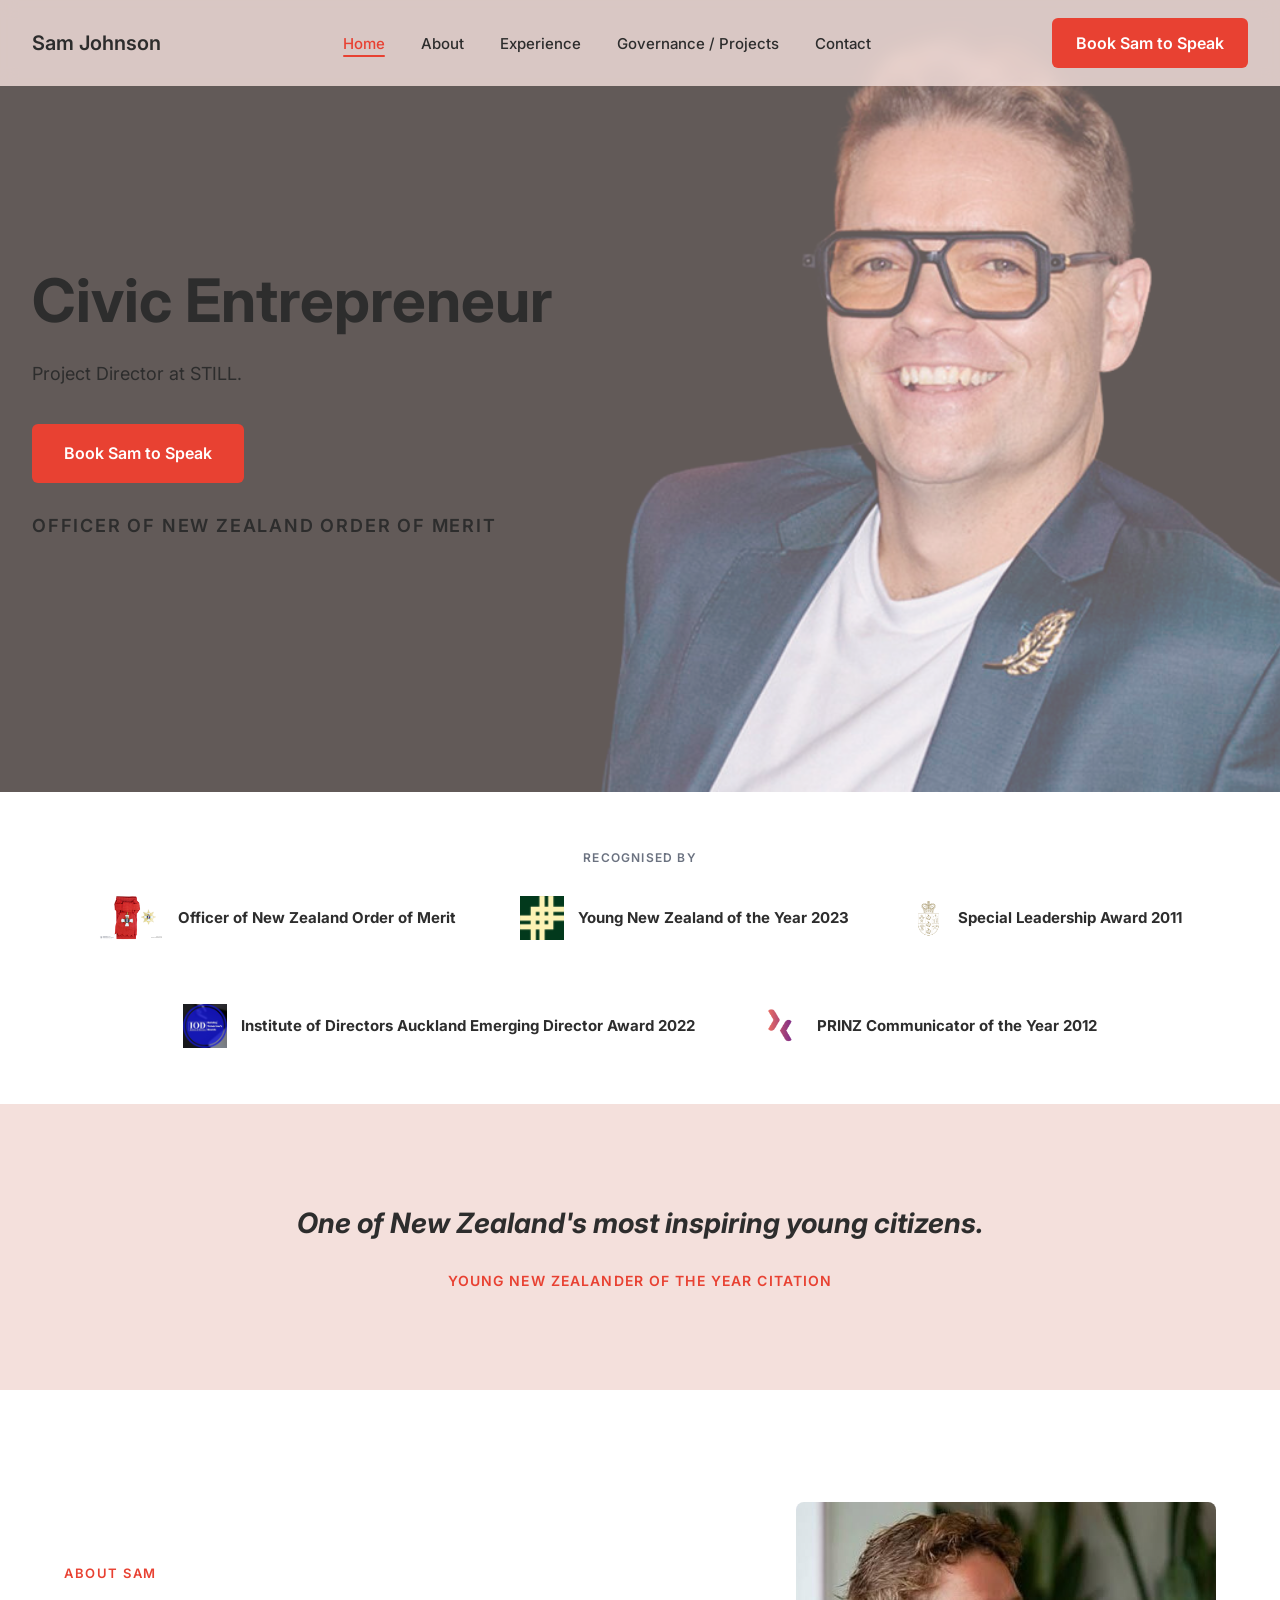
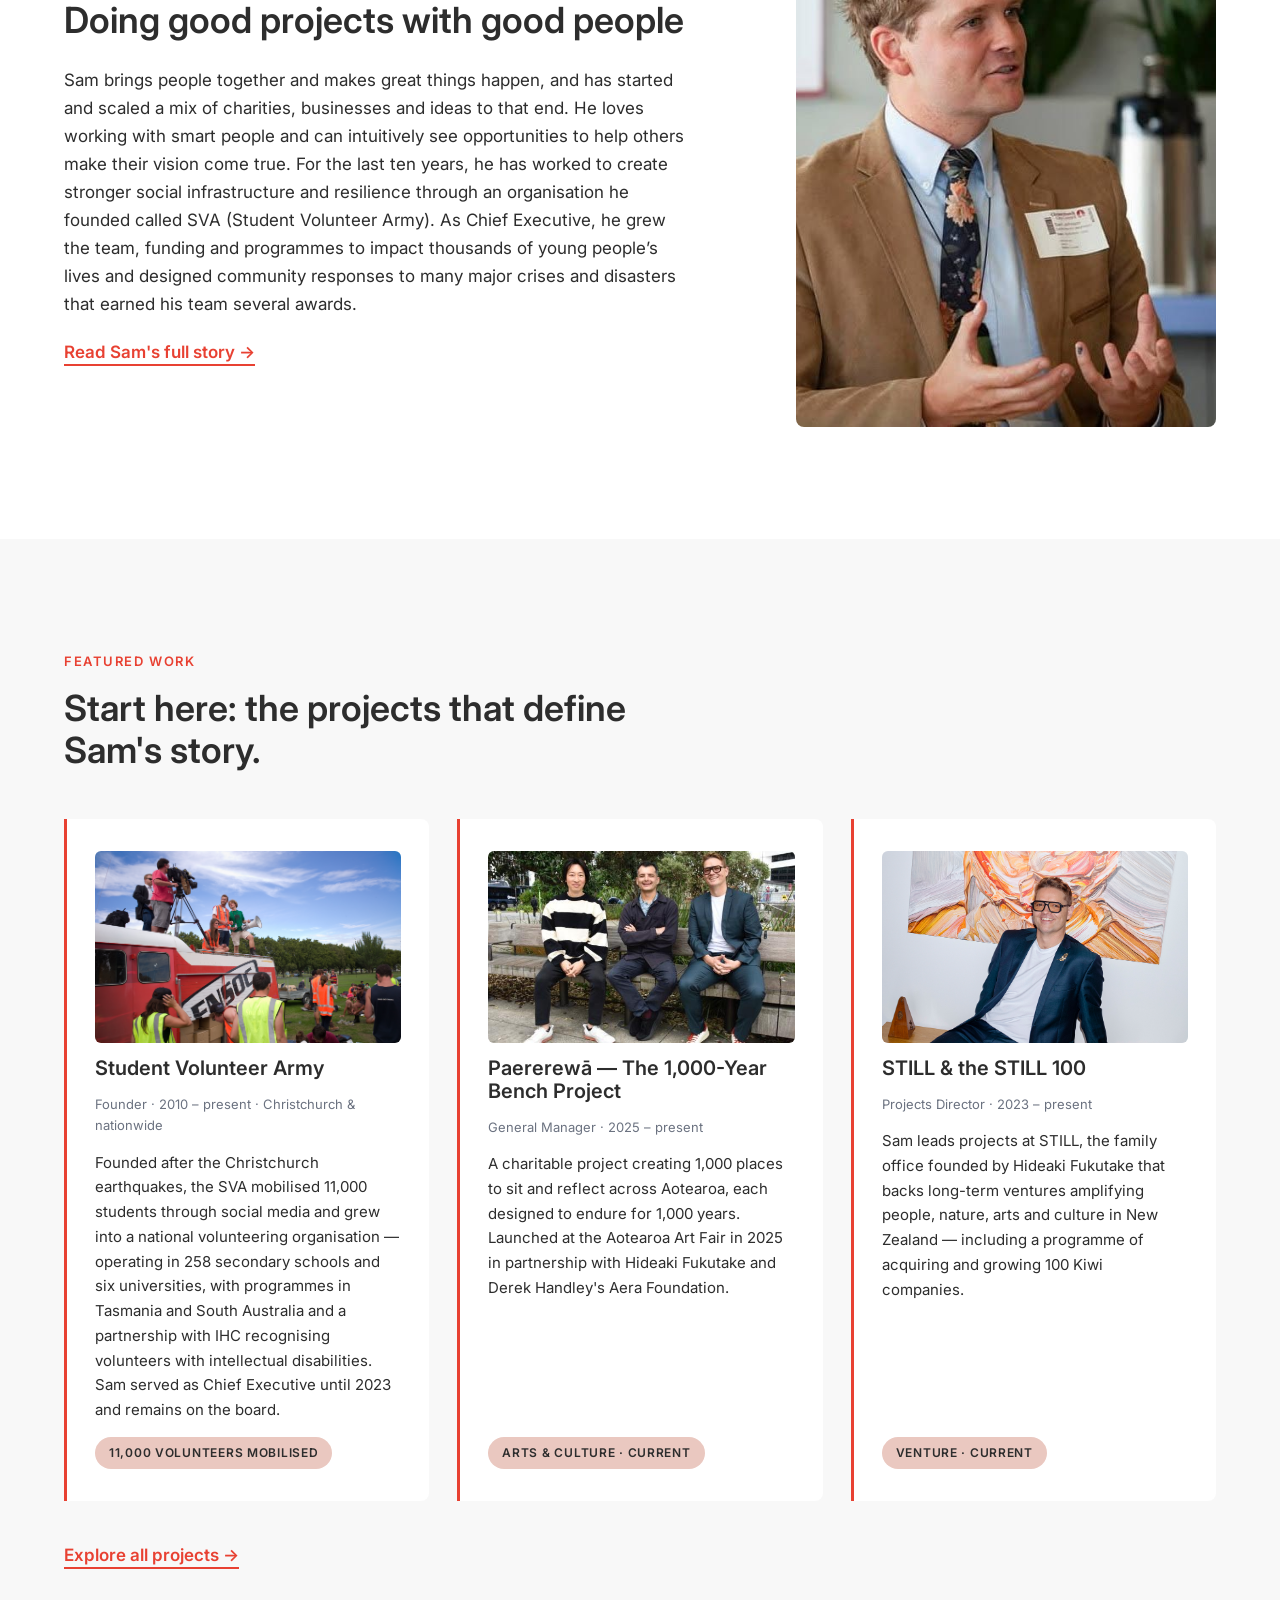
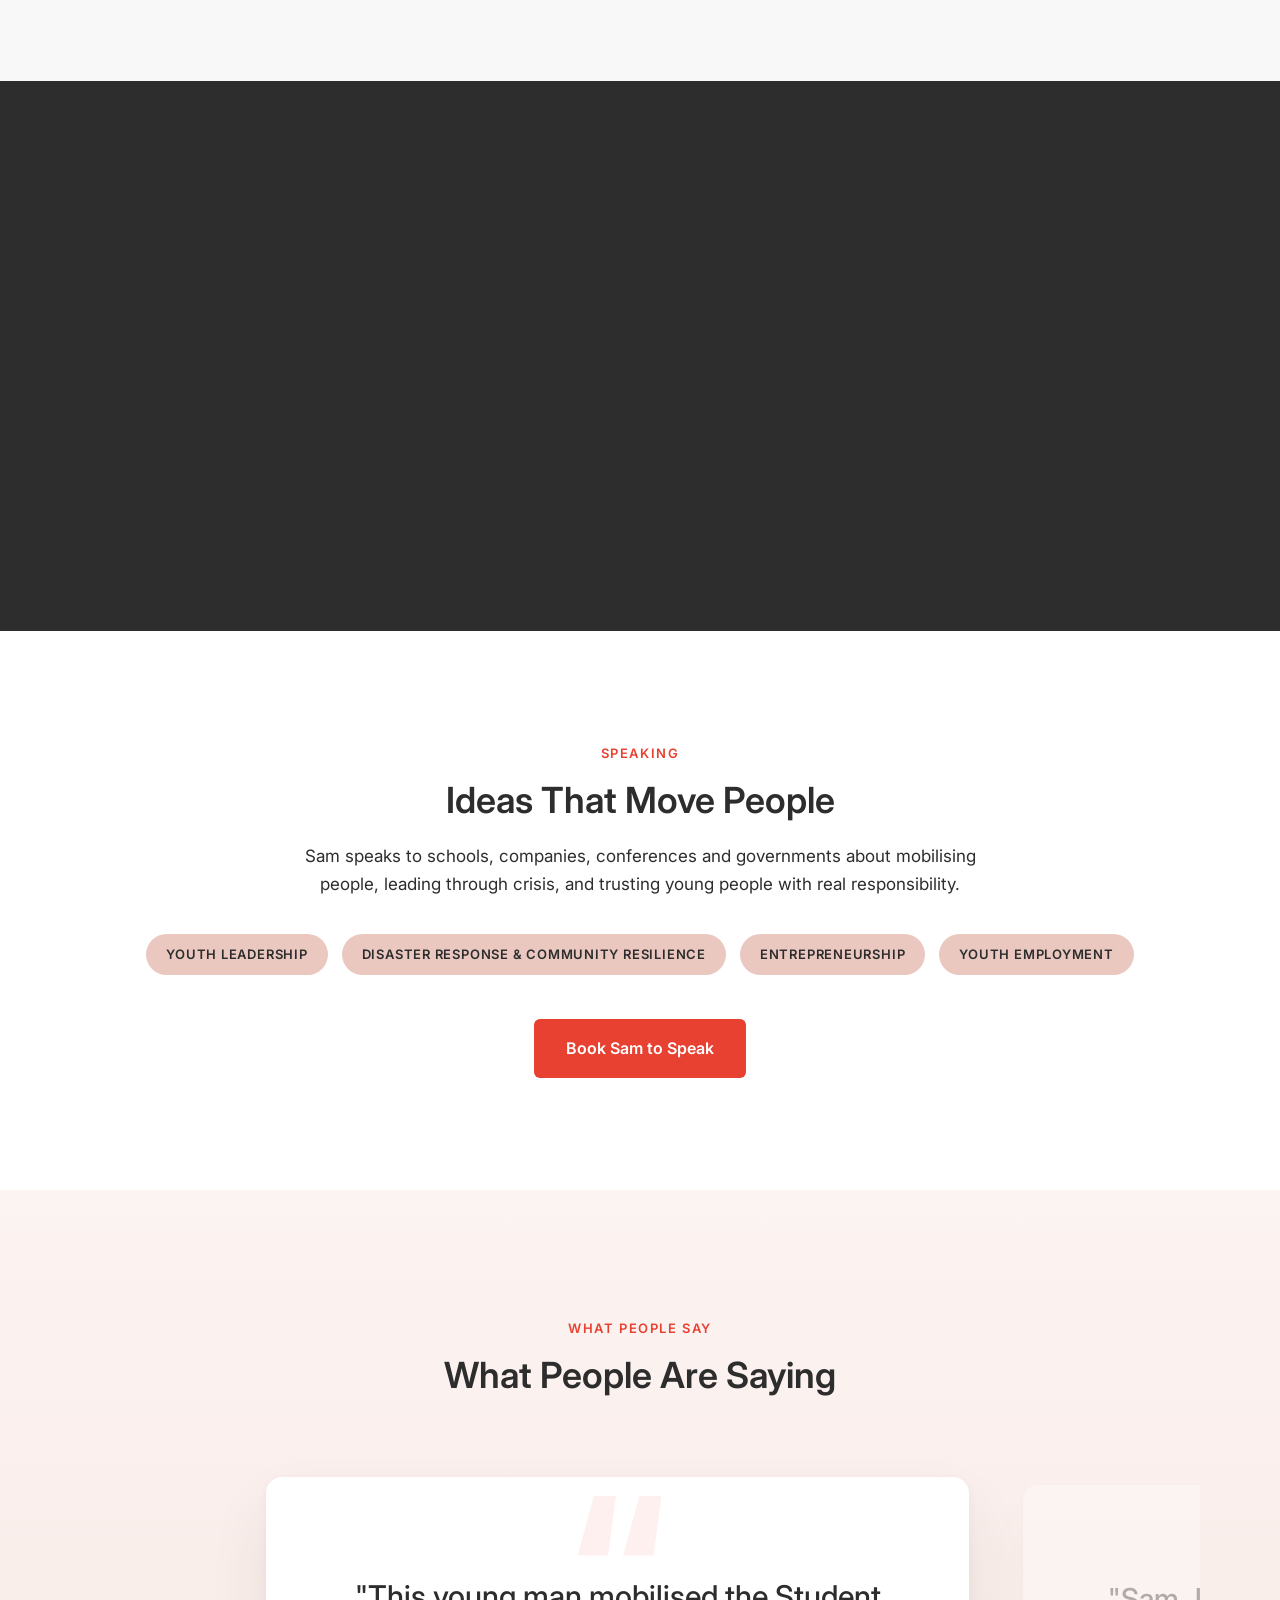
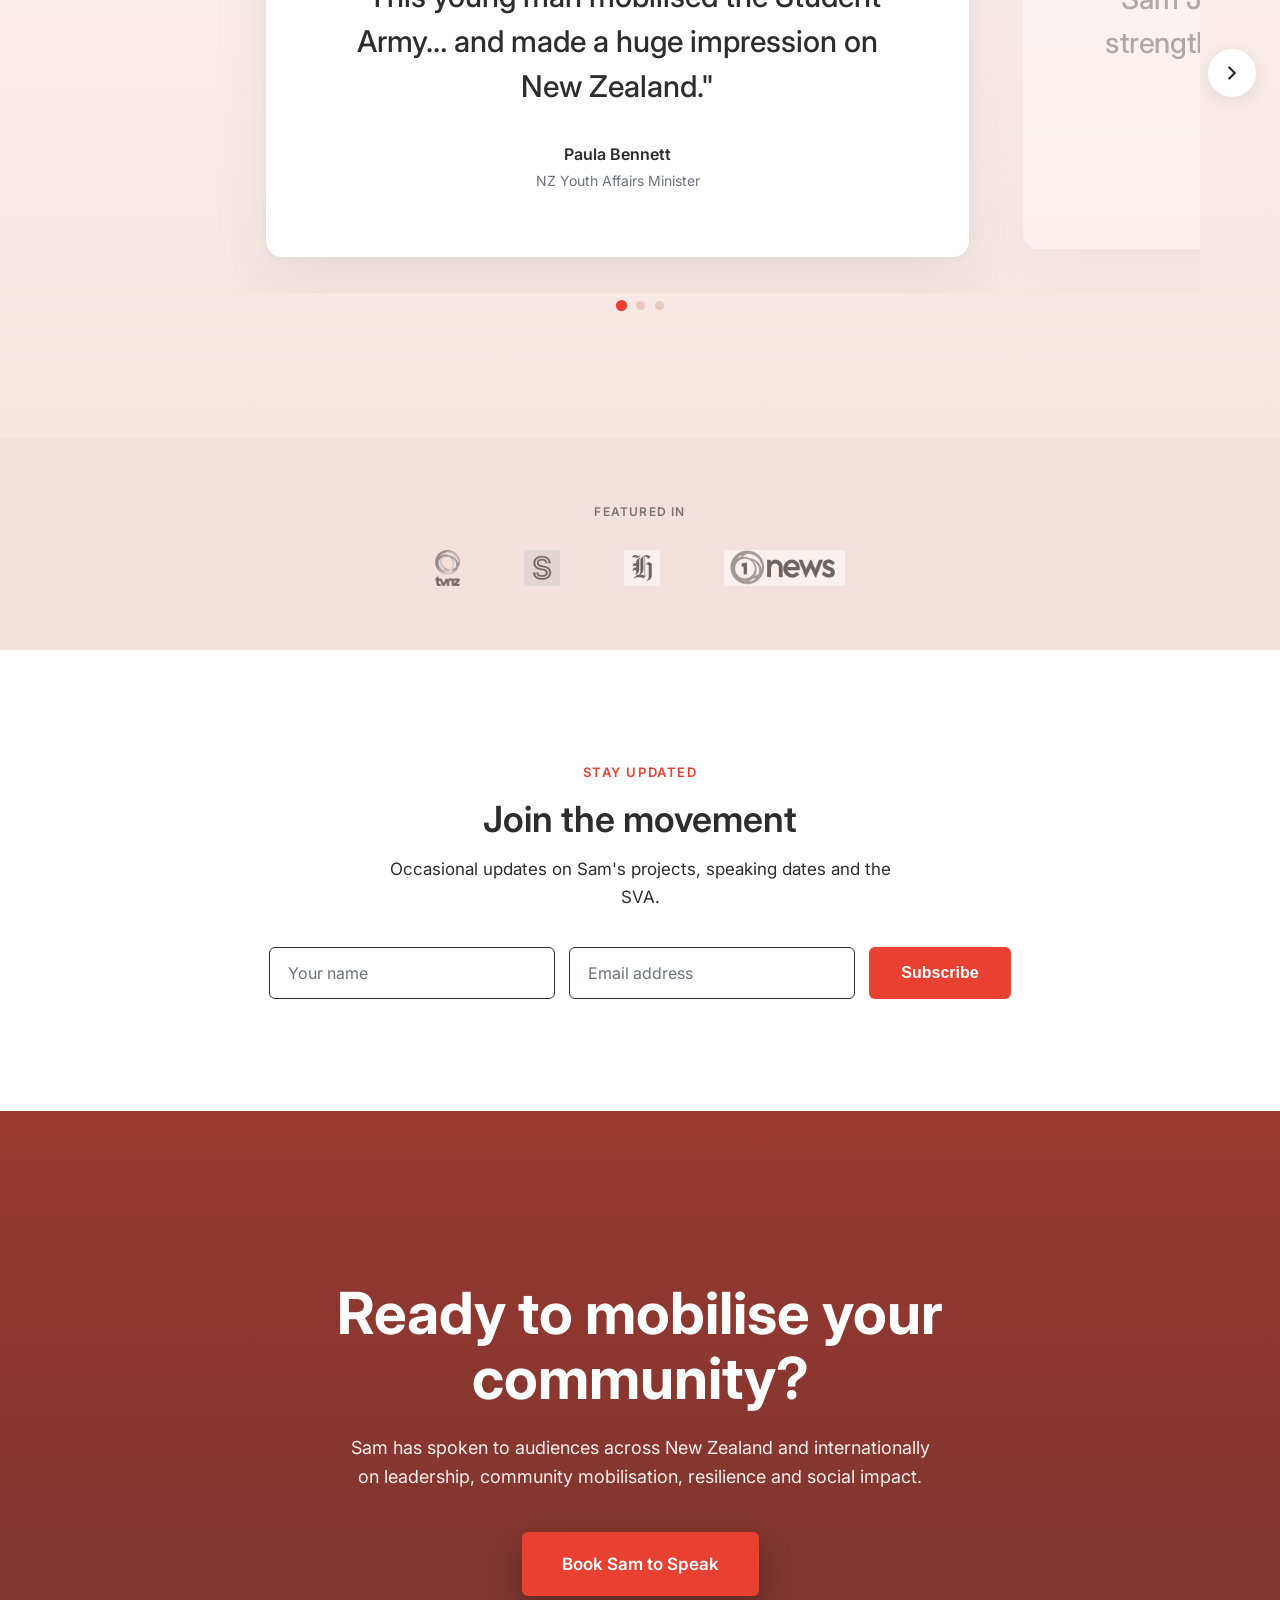
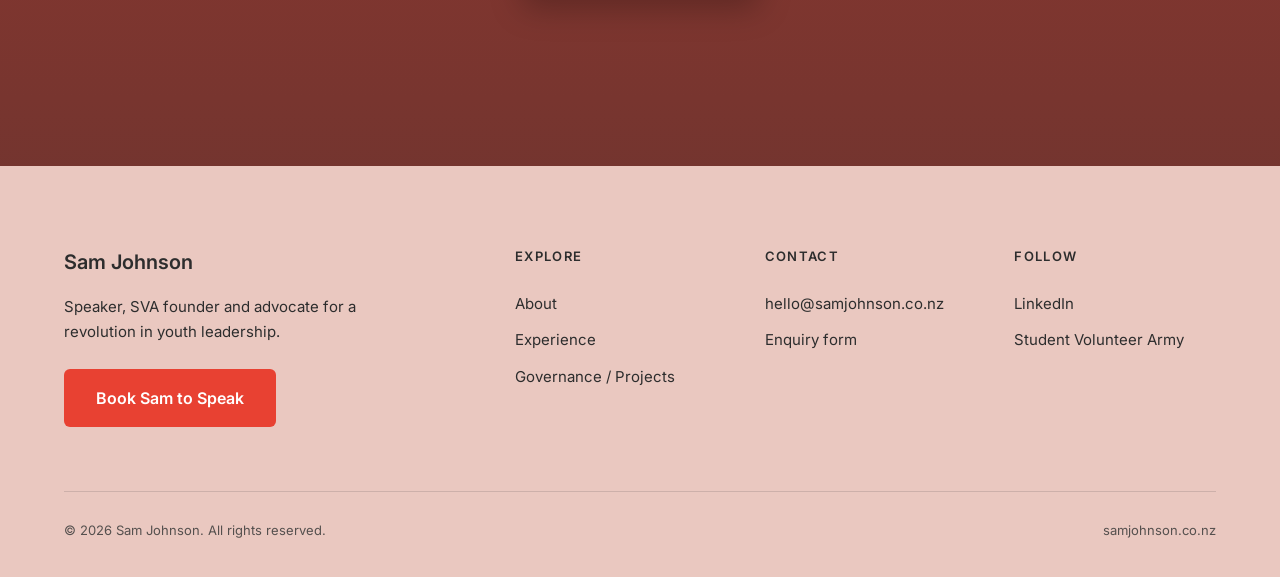
==== commit d7d09a4a: "Site update 2026-06-11 16:42" ====
--- a/index.html
+++ b/index.html
@@ -102,6 +102,17 @@
       </article>
     </div>
     <p style="margin-top:40px"><a class="text-link" href="projects.html">Explore all projects →</a></p>
+  </div>
+</section>
+
+<!-- 07b / Media spotlight -->
+<section class="cta-banner media-banner" data-cms-media="media_banner" aria-label="Sam in action">
+  <div class="cta-media" aria-hidden="true"></div>
+  <div class="cta-overlay" aria-hidden="true"></div>
+  <div class="cta-inner" data-reveal>
+    <h2 data-cms-field="media_banner.heading">See Sam in action.</h2>
+    <p data-cms-field="media_banner.body">Moments from Sam's speaking, community leadership and mobilisation work.</p>
+    <a class="btn btn-lg" data-cms-field="media_banner.button_label" data-cms-href="media_banner.button_url" href="contact.html">See Sam Speak</a>
   </div>
 </section>
 
@@ -182,7 +193,18 @@
   </div>
 </section>
 
-<!-- 12 / Footer -->
+<!-- 12 / Closing CTA -->
+<section class="cta-banner" data-cms-media="cta_banner" aria-label="Book Sam to speak">
+  <div class="cta-media" aria-hidden="true"></div>
+  <div class="cta-overlay" aria-hidden="true"></div>
+  <div class="cta-inner" data-reveal>
+    <h2 data-cms-field="cta_banner.heading">Ready to mobilise your community?</h2>
+    <p data-cms-field="cta_banner.body">Sam has spoken to audiences across New Zealand and internationally on leadership, community mobilisation, resilience and social impact.</p>
+    <a class="btn btn-lg" data-cms-field="cta_banner.button_label" data-cms-href="cta_banner.button_url" href="contact.html">Book Sam to Speak</a>
+  </div>
+</section>
+
+<!-- 13 / Footer -->
 <footer class="footer">
   <div class="container">
     <div class="footer-grid">
--- a/styles.css
+++ b/styles.css
@@ -194,12 +194,46 @@
 .newsletter input::placeholder{color:var(--mid-grey)}
 .newsletter input:focus{outline:none;background:var(--blush);border-color:var(--vermillion)}
 
+/* Contact page — hero with enquiry bar */
+.contact-hero{position:relative;background:var(--blush-deep) repeating-linear-gradient(45deg,rgba(244,224,220,.5) 0 22px,transparent 22px 44px);background-size:cover;background-position:center;padding:190px 0 120px;overflow:hidden}
+.contact-hero::after{content:"";position:absolute;inset:0;background:var(--blush);opacity:.42;pointer-events:none}
+.contact-hero-inner{position:relative;z-index:1;max-width:880px;margin:0 auto;padding:0 24px;text-align:center}
+.contact-hero .hero-photo-note{font-size:12px;font-weight:600;letter-spacing:.08em;text-transform:uppercase;color:rgba(45,45,45,.5);margin-bottom:28px}
+.contact-hero h1{font-size:clamp(34px,4.5vw,54px);font-weight:700;color:var(--charcoal)}
+.contact-hero p{font-size:18px;color:var(--charcoal);margin:18px auto 44px;max-width:560px}
+.enquiry-bar{position:relative;display:flex;align-items:center;gap:10px;background:var(--white);border-radius:999px;padding:10px 10px 10px 26px;box-shadow:0 24px 48px rgba(45,45,45,.16),0 2px 8px rgba(45,45,45,.06);max-width:660px;margin:0 auto;transition:box-shadow .25s ease}
+.enquiry-bar:focus-within{box-shadow:0 24px 48px rgba(232,65,50,.18),0 0 0 3px rgba(232,65,50,.15)}
+.enquiry-bar svg{flex:none;color:var(--mid-grey)}
+.enquiry-bar input{flex:1;min-width:0;border:none;outline:none;background:none;font-family:inherit;font-size:17px;color:var(--charcoal);padding:12px 0}
+.enquiry-bar input::placeholder{color:var(--mid-grey)}
+.enquiry-bar .btn{border-radius:999px;padding:14px 30px}
+
+/* Contact page — pathway cards */
+.contact-categories{background:var(--white);padding:104px 0}
+.contact-categories h2{margin-bottom:0}
+.cat-grid{display:grid;grid-template-columns:repeat(auto-fit,minmax(250px,1fr));gap:24px;margin-top:48px}
+.cat-card{display:flex;flex-direction:column;gap:10px;text-align:left;background:var(--white);border:1px solid rgba(45,45,45,.08);border-radius:12px;padding:34px 30px;font-family:inherit;cursor:pointer;box-shadow:0 2px 8px rgba(45,45,45,.04);transition:transform .25s cubic-bezier(.2,.6,.2,1),box-shadow .25s ease,border-color .25s ease,background-color .25s ease}
+.cat-card h3{font-size:19px;font-weight:600;color:var(--charcoal);transition:color .25s ease}
+.cat-card p{font-size:14.5px;line-height:1.6;color:var(--mid-grey)}
+.cat-card .cat-link{margin-top:auto;padding-top:8px;font-size:14px;font-weight:600;color:var(--vermillion);opacity:0;transform:translateY(4px);transition:opacity .25s ease,transform .25s ease}
+.cat-card:hover{transform:translateY(-4px) scale(1.01);border-color:var(--vermillion);background:#FBEDEA;box-shadow:0 16px 36px rgba(232,65,50,.14)}
+.cat-card:hover h3{color:var(--vermillion)}
+.cat-card:hover .cat-link{opacity:1;transform:none}
+.cat-card:focus-visible{outline:3px solid var(--vermillion);outline-offset:3px}
+
+/* Contact form — premium */
+.form-success{display:flex;align-items:flex-start;gap:4px;background:#FBEDEA;border-left:3px solid var(--vermillion);border-radius:0 8px 8px 0;padding:18px 24px;margin-bottom:40px;font-weight:500}
+.form-success strong{color:var(--vermillion)}
+.contact-form h3{font-size:24px;margin-bottom:8px}
+.optional{font-weight:400;color:var(--mid-grey);font-size:13px}
+.btn-lg{padding:18px 40px;font-size:17px}
+
 /* Contact form */
 .contact-section{background:var(--white);padding:96px 0 112px}
 .contact-grid{display:grid;grid-template-columns:1.2fr 1fr;gap:80px;align-items:flex-start}
 .contact-form{display:flex;flex-direction:column;gap:22px}
-.contact-form label{font-size:14px;font-weight:600;display:block;margin-bottom:8px}
-.contact-form input,.contact-form select,.contact-form textarea{width:100%;font-family:inherit;font-size:16px;padding:14px 16px;border:1.5px solid var(--charcoal);border-radius:6px;background:var(--white);color:var(--charcoal)}
+.contact-form label{font-size:15px;font-weight:600;display:block;margin-bottom:10px}
+.contact-form input,.contact-form select,.contact-form textarea{width:100%;font-family:inherit;font-size:17px;padding:17px 20px;border:1.5px solid rgba(45,45,45,.35);border-radius:8px;background:var(--white);color:var(--charcoal)}
 .contact-form input::placeholder,.contact-form textarea::placeholder{color:var(--mid-grey)}
 .contact-form input:focus,.contact-form select:focus,.contact-form textarea:focus{outline:none;background:var(--blush);border-color:var(--vermillion)}
 .contact-form textarea{min-height:160px;resize:vertical}
@@ -207,6 +241,19 @@
 .contact-aside h3{font-size:20px;font-weight:600;margin-bottom:16px}
 .contact-aside p{font-size:15px;margin-bottom:14px}
 .contact-aside .meta{font-size:14px;color:var(--mid-grey)}
+
+/* Closing CTA banner — cinematic */
+.cta-banner{position:relative;overflow:hidden;background:var(--vermillion);padding:170px 24px;text-align:center}
+.cta-media{position:absolute;inset:-5%;background-size:cover;background-position:center;animation:cta-zoom 24s ease-in-out infinite alternate}
+.cta-video{position:absolute;inset:0;width:100%;height:100%;object-fit:cover}
+@keyframes cta-zoom{from{transform:scale(1)}to{transform:scale(1.07)}}
+.cta-overlay{position:absolute;inset:0;background:linear-gradient(180deg,rgba(45,45,45,.42) 0%,rgba(45,45,45,.62) 100%)}
+.cta-inner{position:relative;z-index:1;max-width:860px;margin:0 auto}
+.cta-banner h2{font-size:clamp(36px,5vw,58px);font-weight:700;color:var(--white);line-height:1.12}
+.cta-banner p{font-size:18px;color:rgba(255,255,255,.92);margin:22px auto 40px;max-width:580px;line-height:1.65}
+.cta-banner .btn{box-shadow:0 12px 32px rgba(0,0,0,.25)}
+.media-banner{background:var(--charcoal);padding:150px 24px}
+.media-banner .cta-overlay{background:linear-gradient(180deg,rgba(45,45,45,.35) 0%,rgba(45,45,45,.55) 100%)}
 
 /* Footer */
 .footer{background:var(--blush-deep);padding:80px 0 36px}
@@ -274,7 +321,8 @@
 @media (prefers-reduced-motion:reduce){
   *,*::before,*::after{transition-duration:.01ms!important;animation-duration:.01ms!important}
   html{scroll-behavior:auto}
-  .hero-video{display:none}
+  .hero-video,.cta-video{display:none}
+  .cta-media{animation:none}
 }
 
 /* Mobile — designed at 390px first */
@@ -307,6 +355,10 @@
   .newsletter form{flex-direction:column;align-items:stretch}
   .newsletter input{min-width:0}
   .contact-grid{grid-template-columns:1fr;gap:48px}
+  .contact-hero{padding:140px 0 80px}
+  .enquiry-bar .btn{padding:12px 20px;font-size:15px}
+  .cta-banner{padding:110px 24px}
+  .cta-video{display:none}
   .timeline-list::before{left:20px}
   .timeline-list::after{left:20px}
   .timeline-item{grid-template-columns:1fr;gap:8px;padding-left:48px;position:relative}
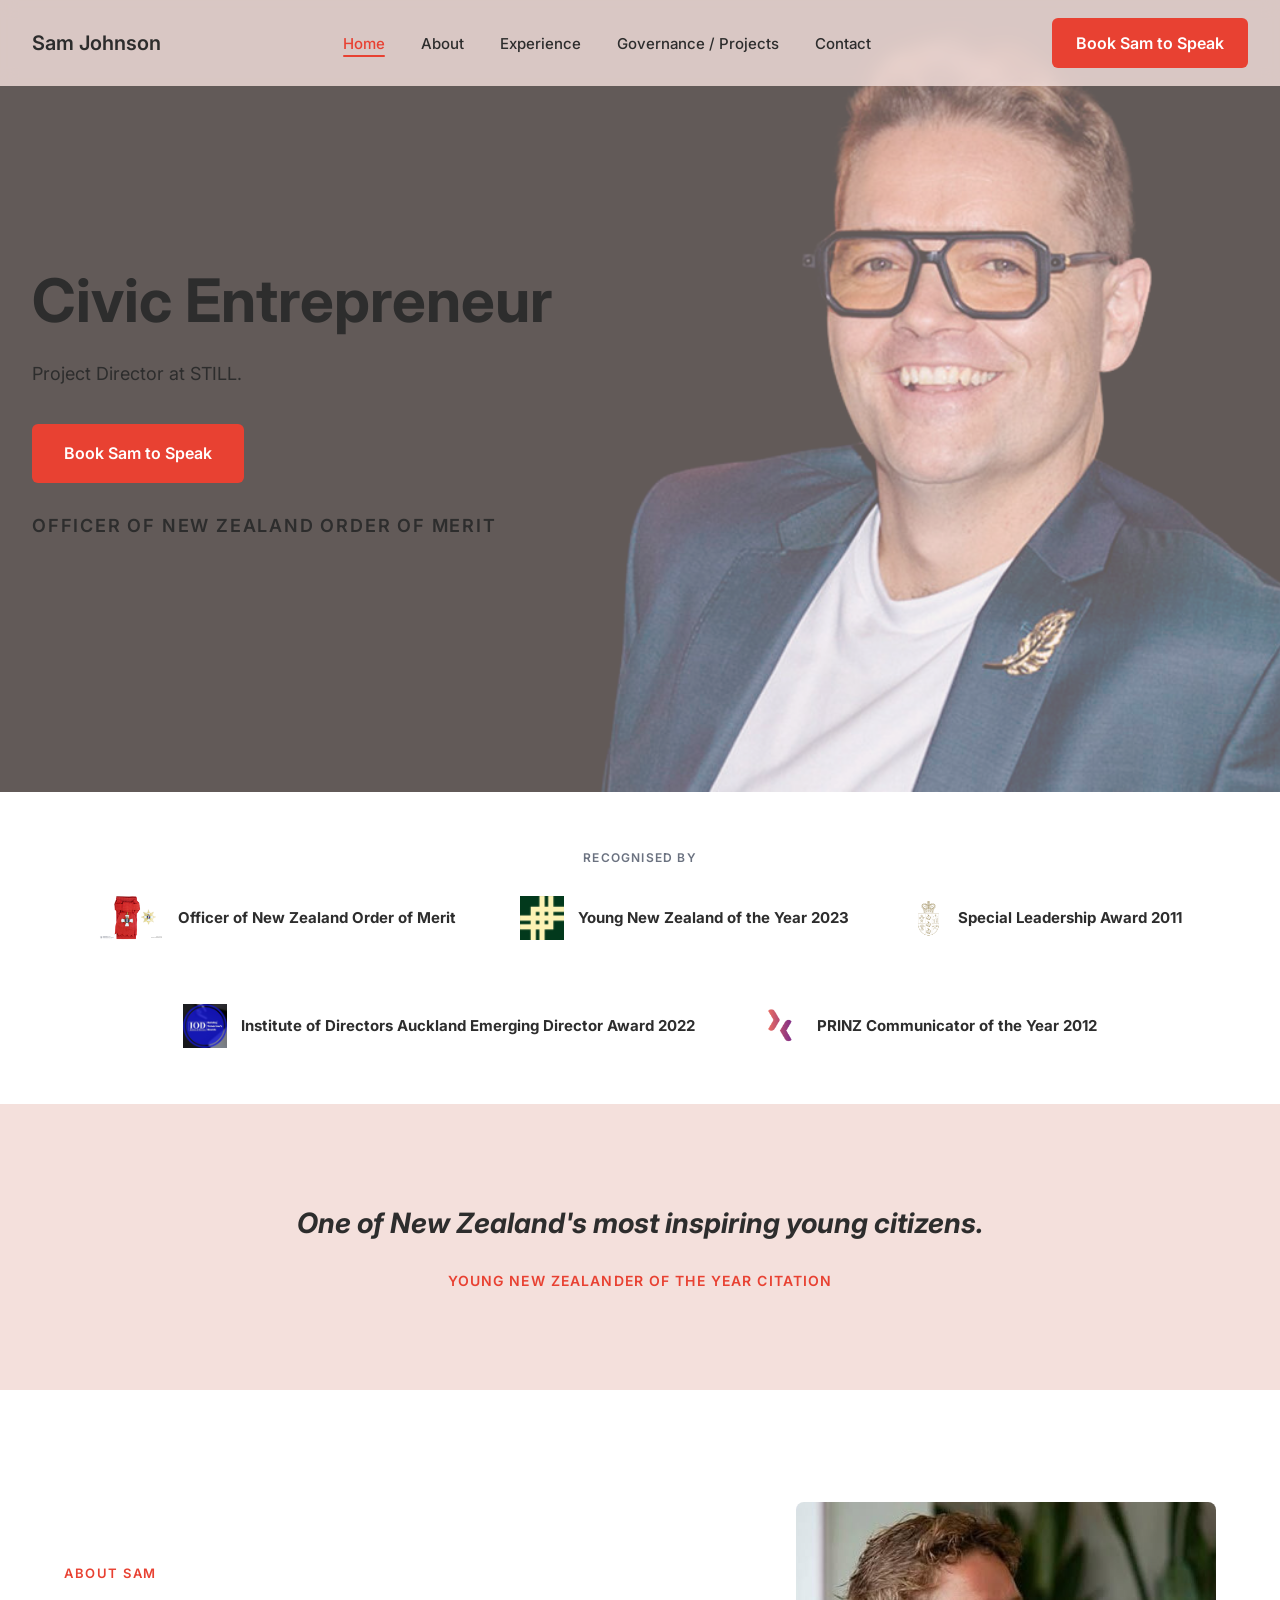
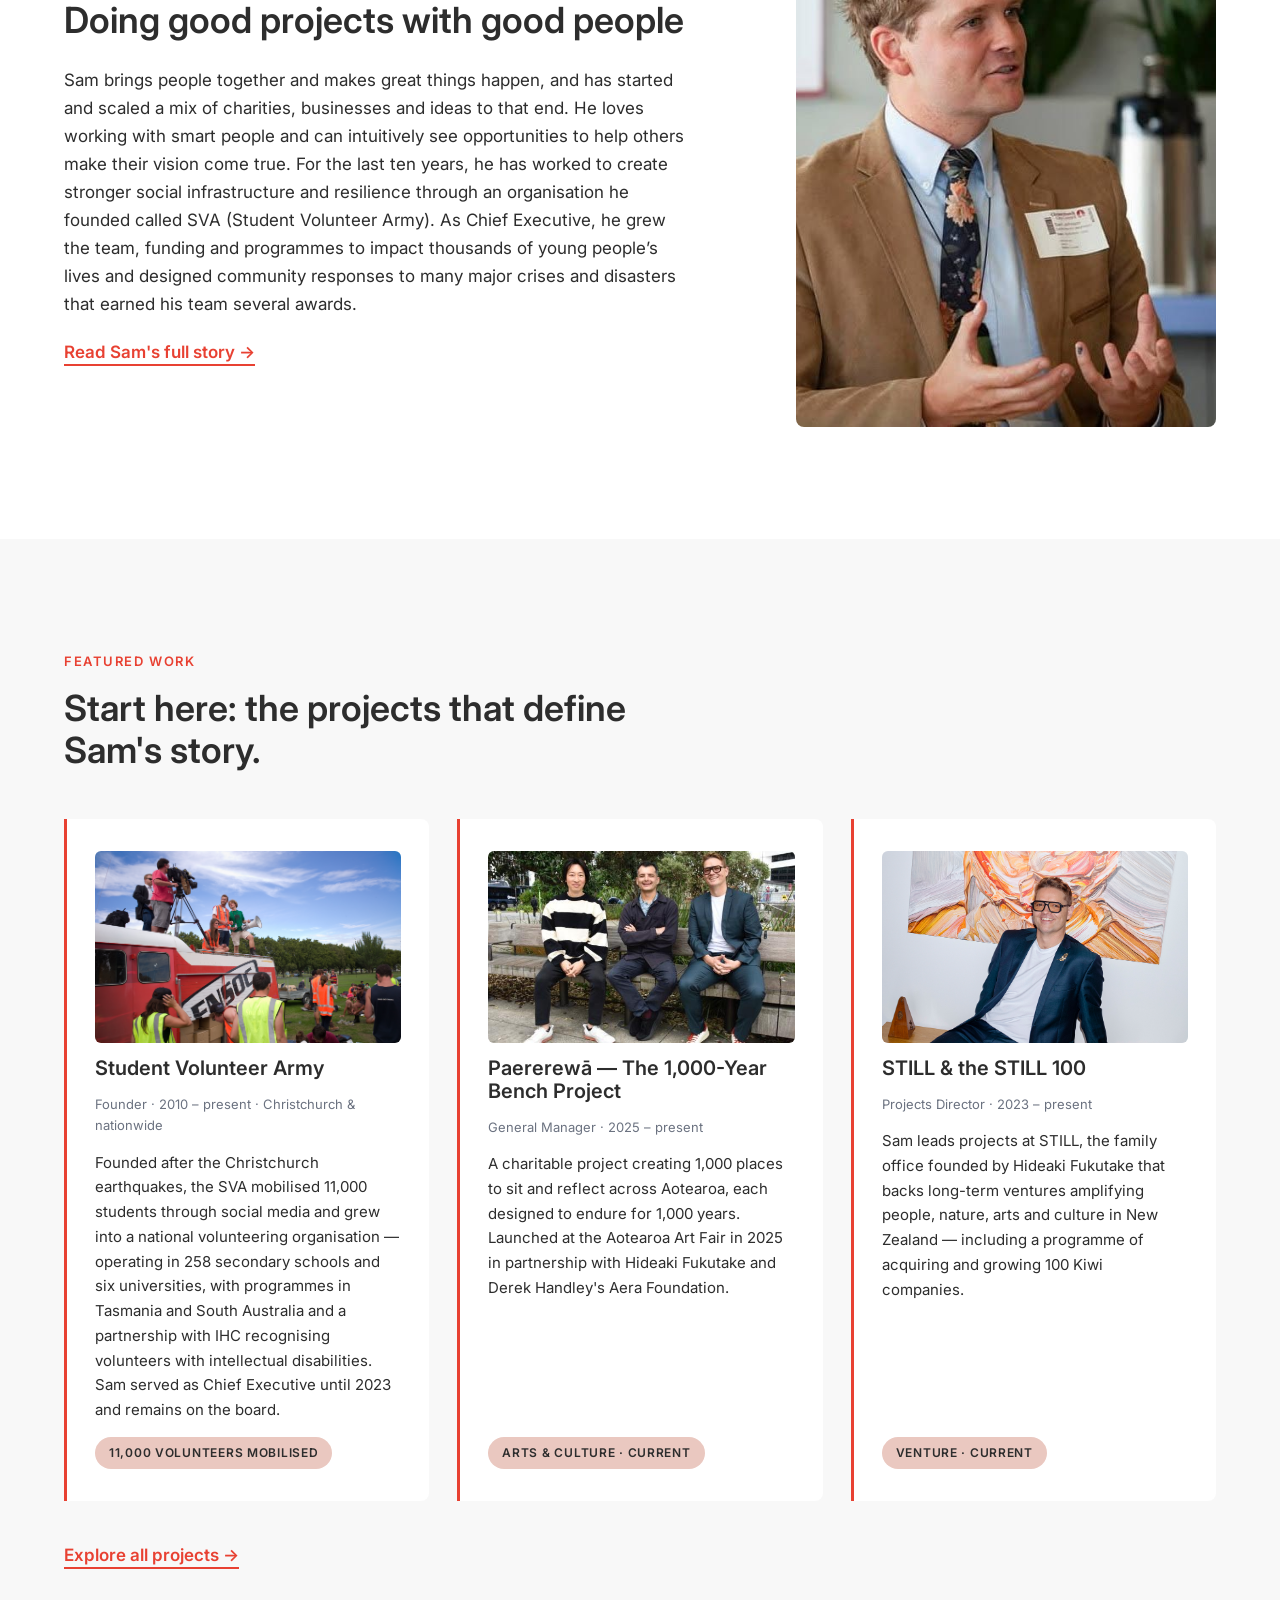
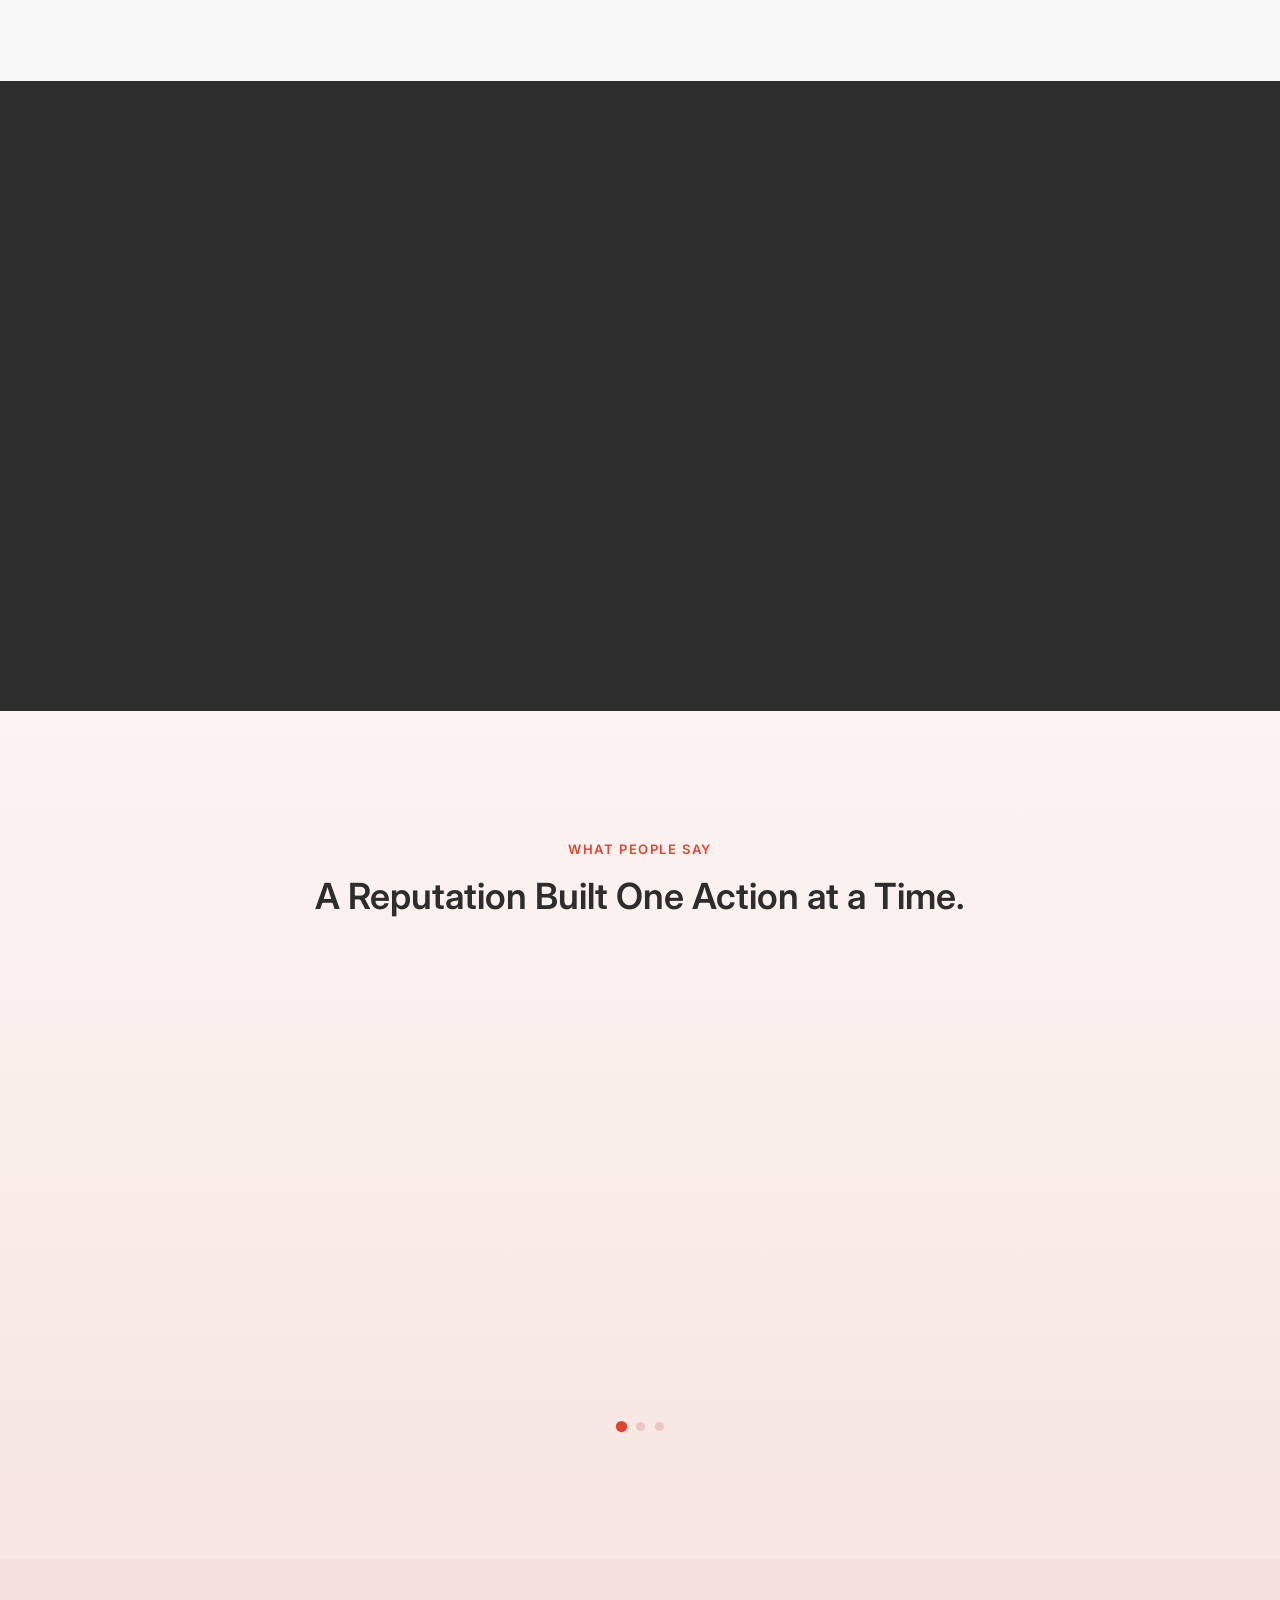
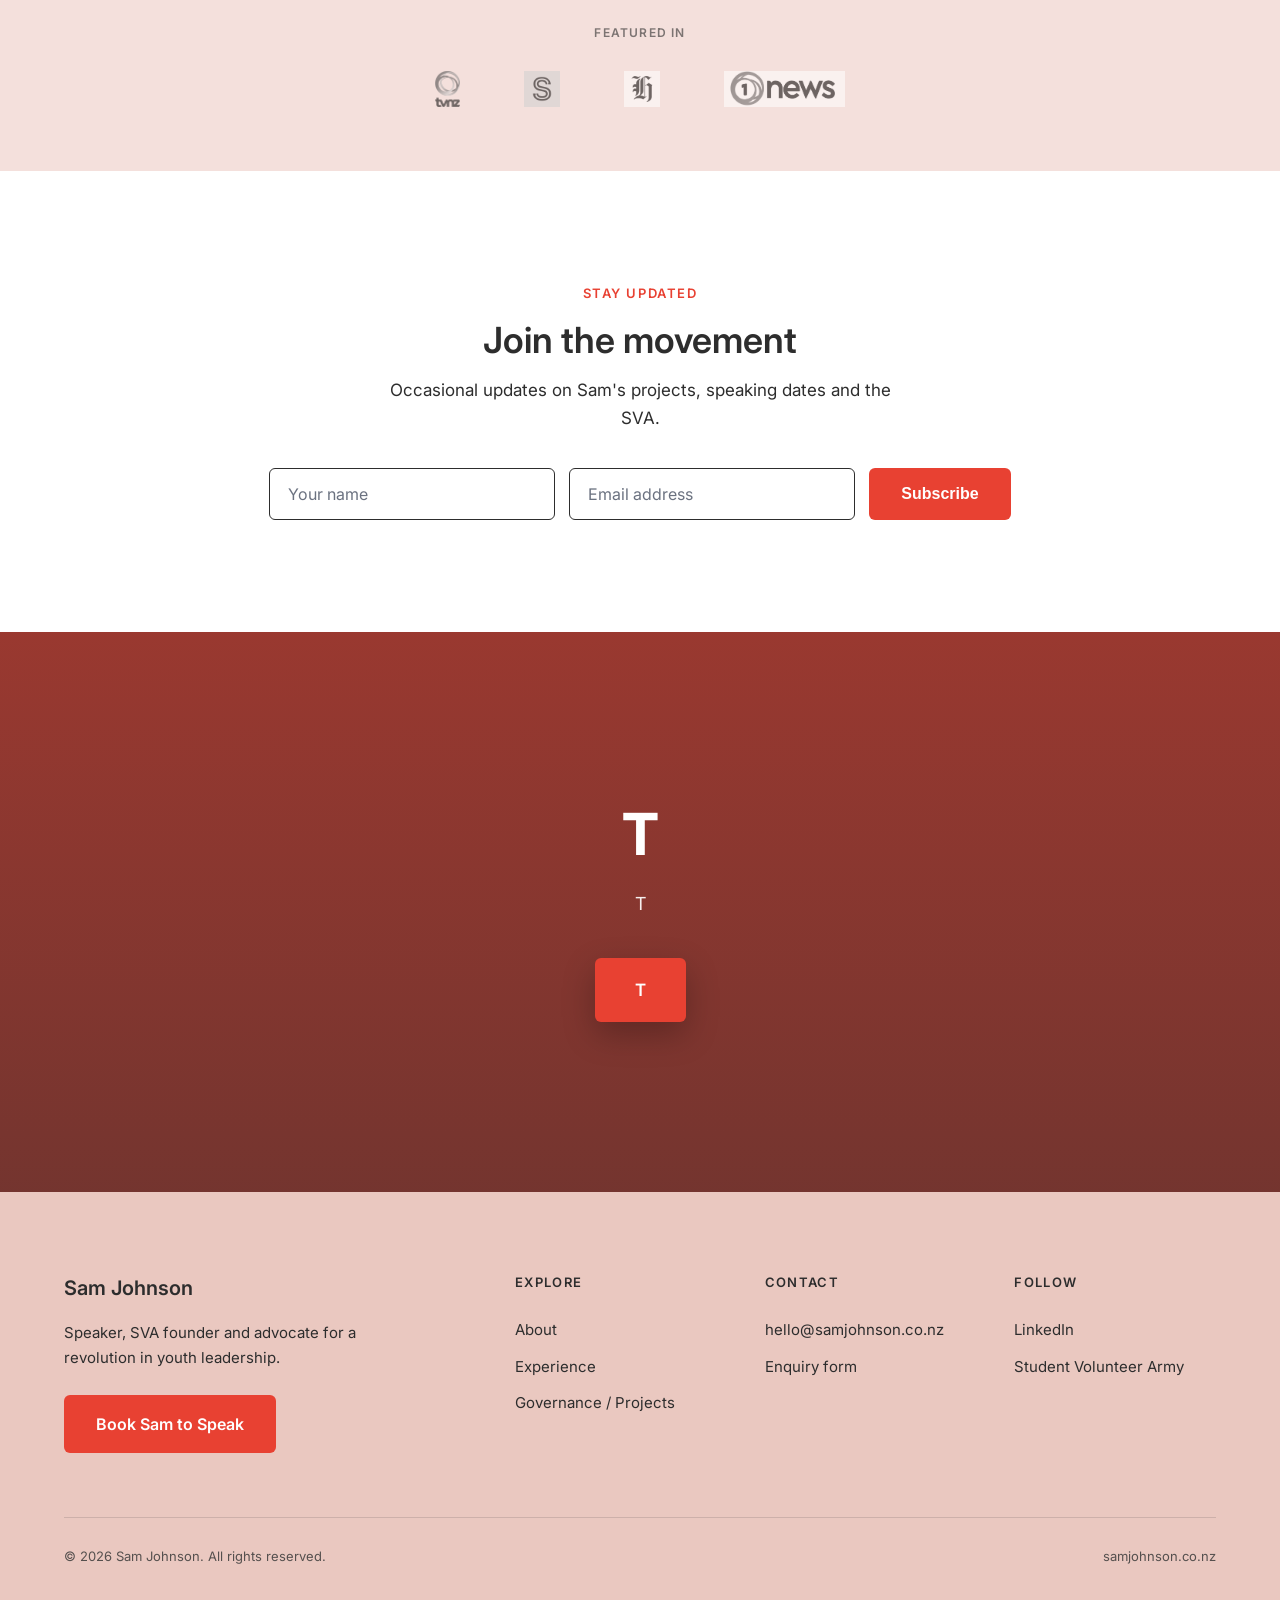
==== commit ddfa5c2a: "Site update 2026-06-11 18:06" ====
--- a/index.html
+++ b/index.html
@@ -113,22 +113,6 @@
     <h2 data-cms-field="media_banner.heading">See Sam in action.</h2>
     <p data-cms-field="media_banner.body">Moments from Sam's speaking, community leadership and mobilisation work.</p>
     <a class="btn btn-lg" data-cms-field="media_banner.button_label" data-cms-href="media_banner.button_url" href="contact.html">See Sam Speak</a>
-  </div>
-</section>
-
-<!-- 08 / Speaking band -->
-<section class="speaking">
-  <div class="container">
-    <span class="section-label">Speaking</span>
-    <h2 data-cms-field="pages.home.speaking_heading">Stories from the rubble. Lessons for every leader.</h2>
-    <p data-cms-field="pages.home.speaking_body">Sam speaks to schools, companies, conferences and governments about mobilising people, leading through crisis, and trusting young people with real responsibility.</p>
-    <div class="topic-row" id="cms-speaking-topics">
-      <span class="chip">Youth leadership</span>
-      <span class="chip">Disaster response &amp; community resilience</span>
-      <span class="chip">Social media mobilisation</span>
-      <span class="chip">Co-creating change</span>
-    </div>
-    <a class="btn" href="contact.html" data-cms-field="settings.cta_label">Book Sam to Speak</a>
   </div>
 </section>
 
--- a/styles.css
+++ b/styles.css
@@ -253,6 +253,10 @@
 .cta-banner p{font-size:18px;color:rgba(255,255,255,.92);margin:22px auto 40px;max-width:580px;line-height:1.65}
 .cta-banner .btn{box-shadow:0 12px 32px rgba(0,0,0,.25)}
 .media-banner{background:var(--charcoal);padding:150px 24px}
+.media-banner .cta-media{background-position:top}
+.media-banner .cta-video{object-position:top}
+.banner-tall{min-height:70vh;display:flex;align-items:center;justify-content:center}
+.banner-full{min-height:92vh;display:flex;align-items:center;justify-content:center}
 .media-banner .cta-overlay{background:linear-gradient(180deg,rgba(45,45,45,.35) 0%,rgba(45,45,45,.55) 100%)}
 
 /* Footer */
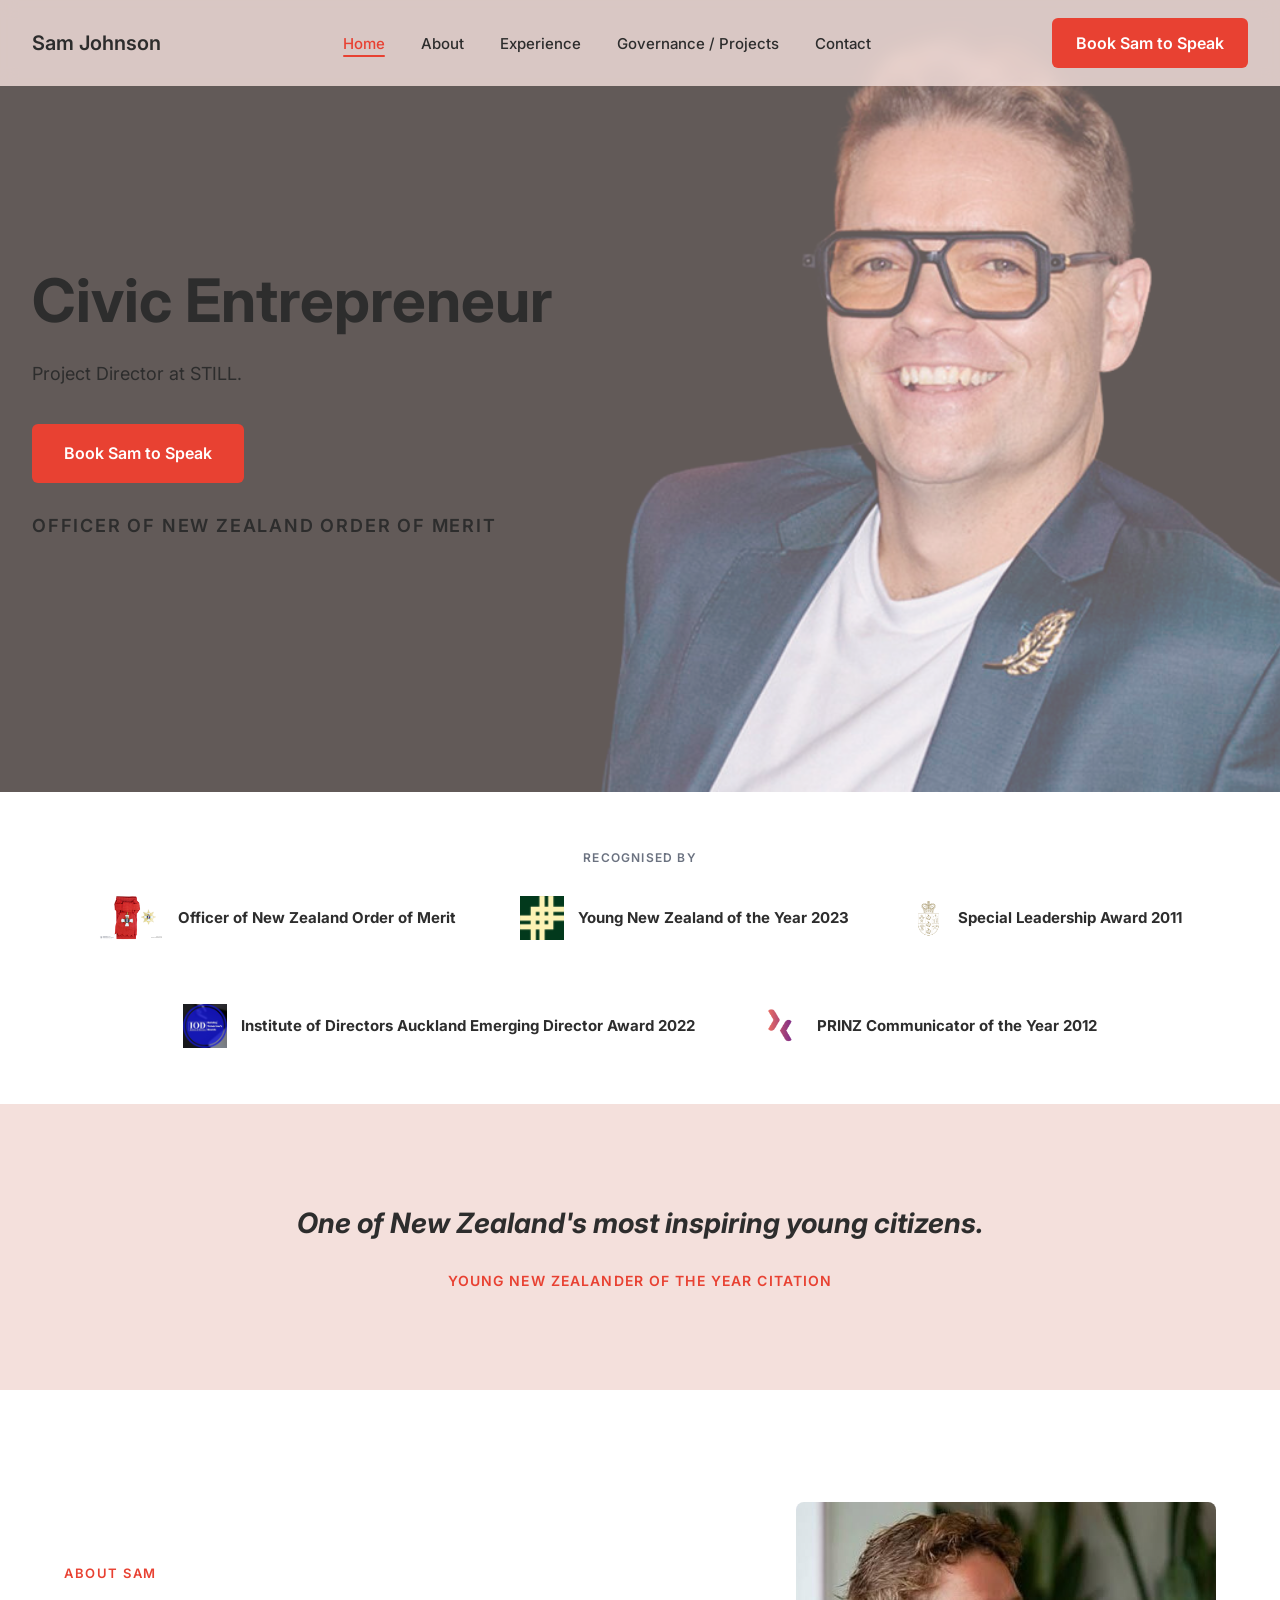
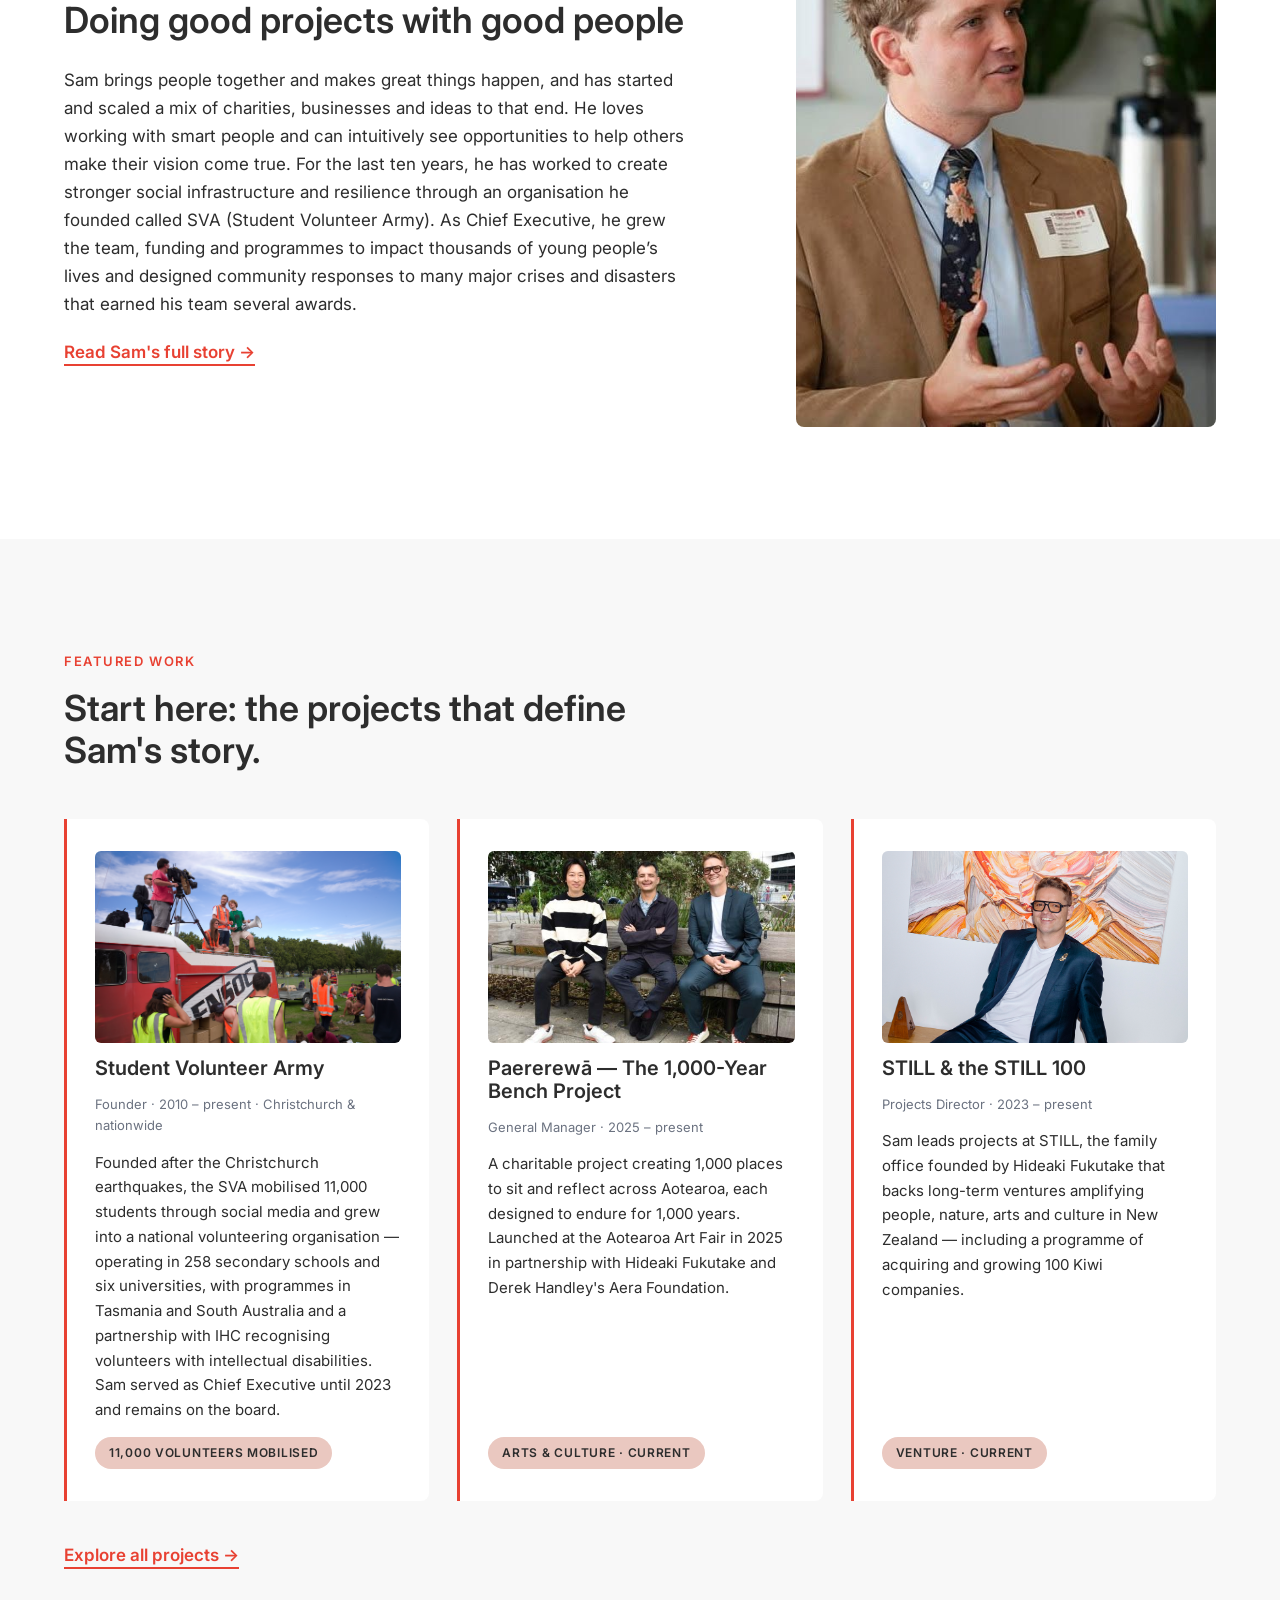
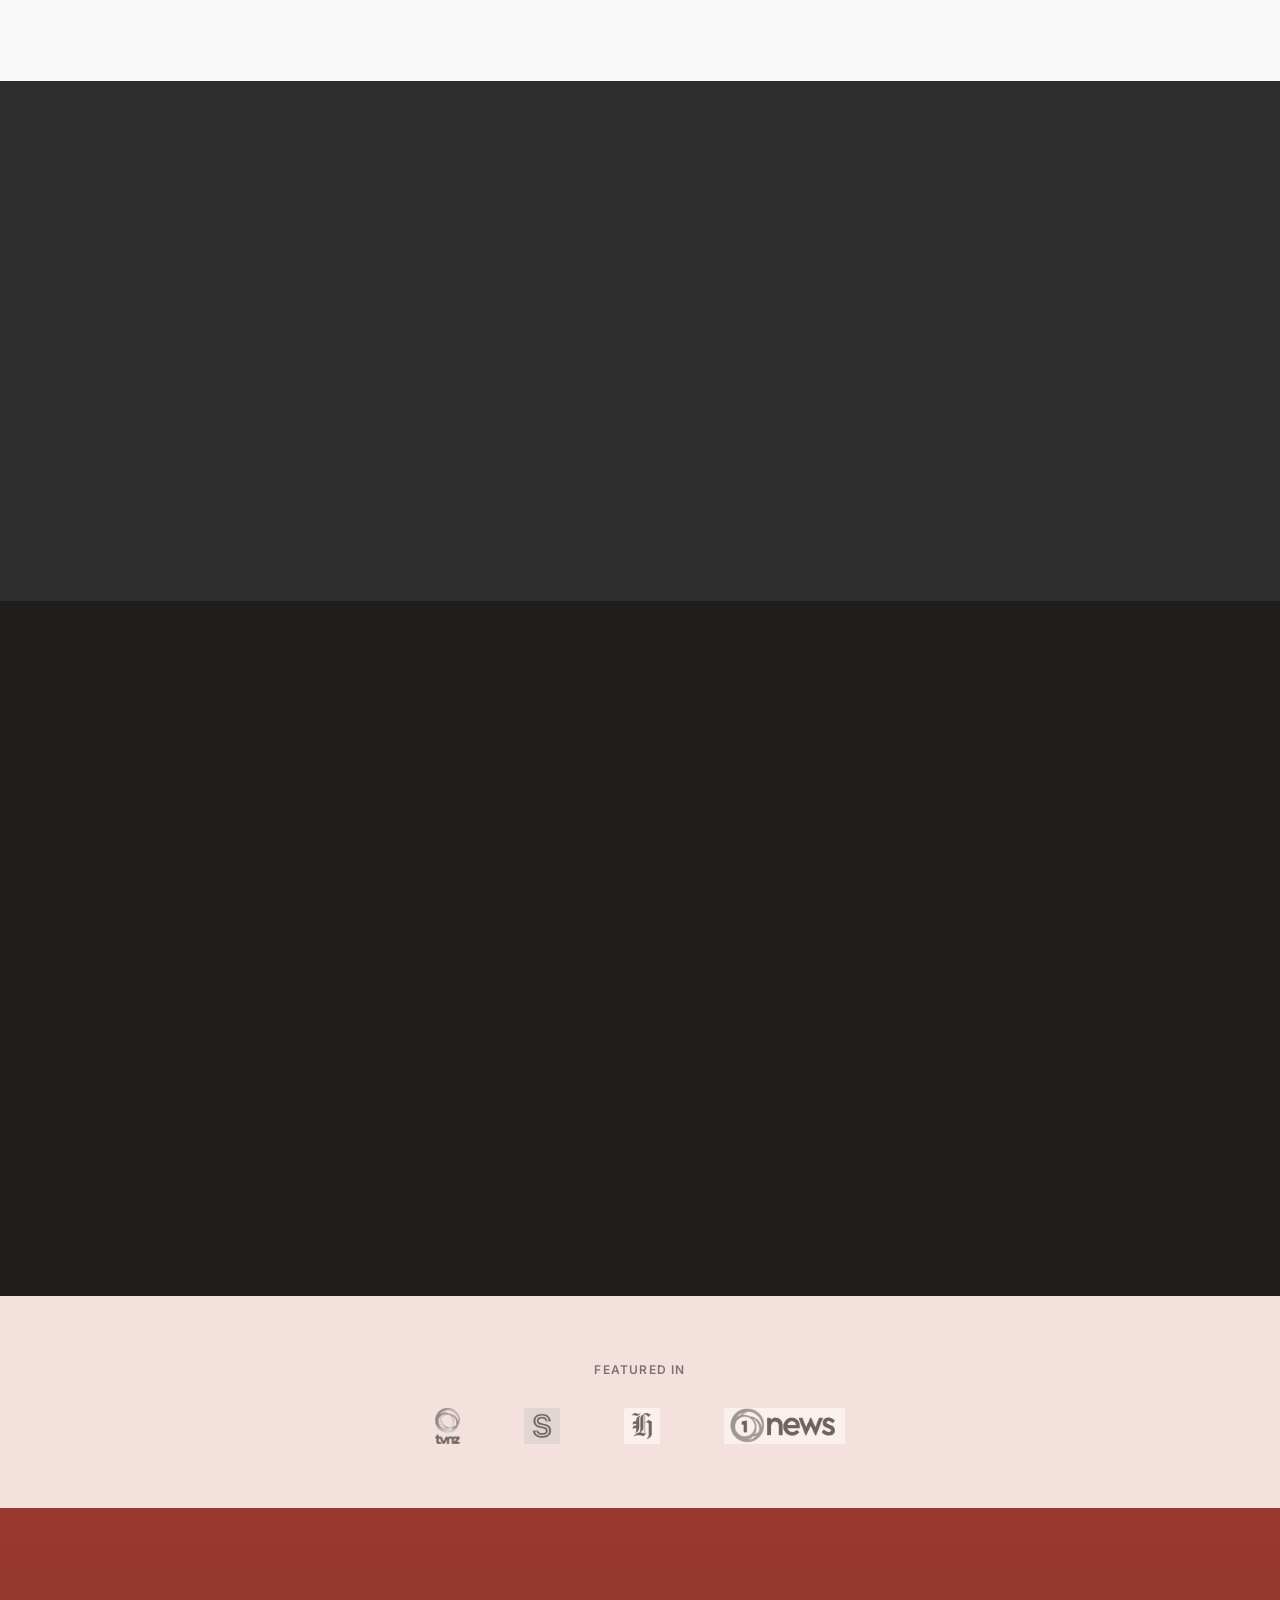
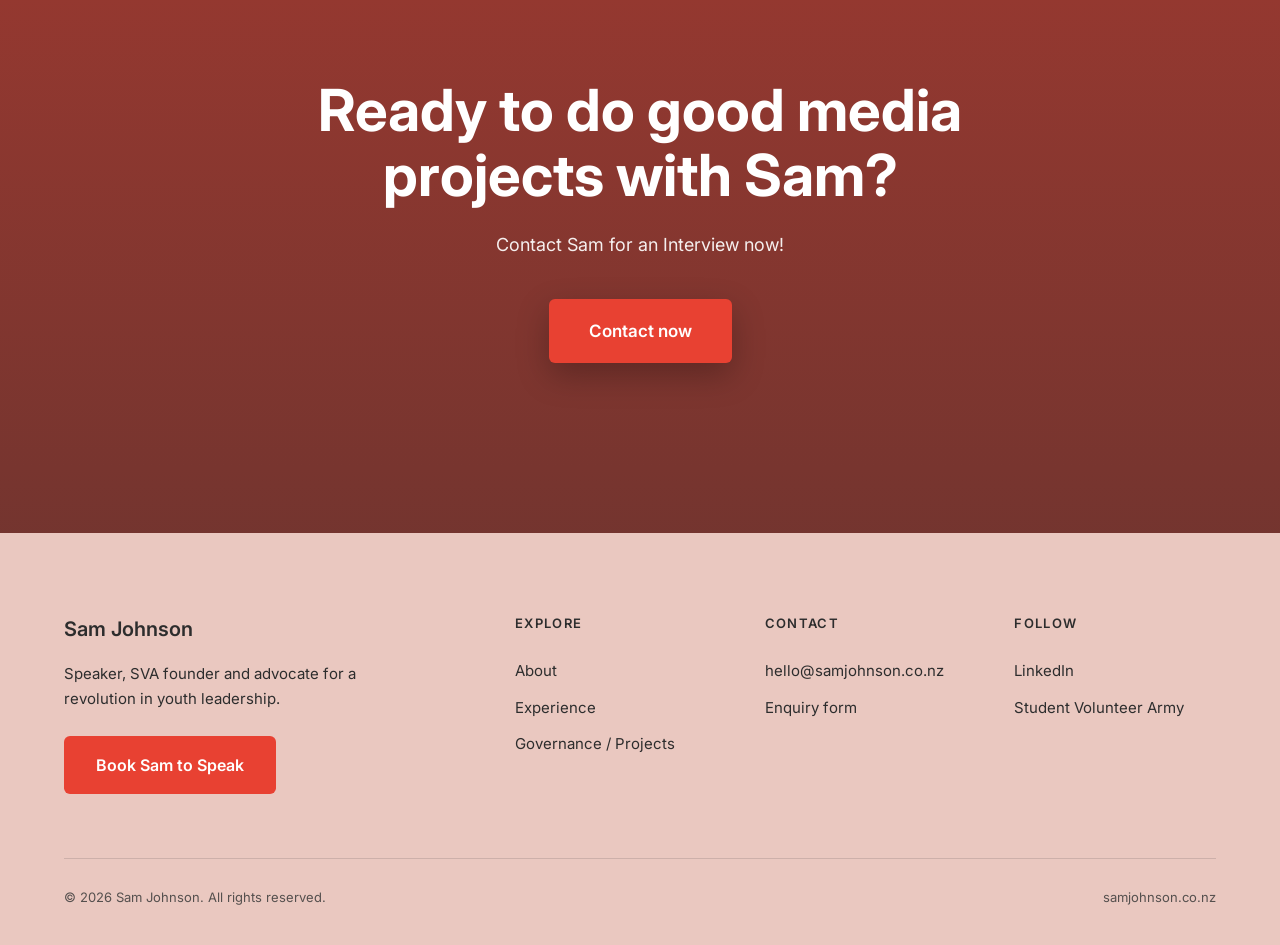
==== commit 6d701798: "Site update 2026-06-11 18:26" ====
--- a/index.html
+++ b/index.html
@@ -116,34 +116,28 @@
   </div>
 </section>
 
-<!-- 09 / Testimonials -->
+<!-- 09 / Testimonials — endorsement wall -->
 <section class="testimonials" aria-label="Testimonials">
-  <div class="container">
-    <span class="section-label">What people say</span>
-    <h2 data-cms-field="pages.home.testimonials_heading">Trusted by audiences and organisers alike.</h2>
-    <div class="carousel" aria-roledescription="carousel" aria-label="Testimonials" data-reveal>
-      <button class="carousel-arrow" id="carouselPrev" type="button" aria-label="Previous testimonials">
-        <svg width="22" height="22" viewBox="0 0 24 24" fill="none" stroke="currentColor" stroke-width="2.5" stroke-linecap="round" stroke-linejoin="round"><path d="m15 18-6-6 6-6"/></svg>
+  <div class="container" data-reveal>
+    <span class="section-label" data-cms-field="pages.home.testimonials_heading">What people say</span>
+    <blockquote class="endorse-quote" id="endorseQuote" aria-live="polite">&ldquo;This young man mobilised the Student Army… and made a huge impression on New Zealand.&rdquo;</blockquote>
+    <div class="endorse-profiles" id="cms-testimonials">
+      <button type="button" class="endorse-profile active" data-quote="&quot;This young man mobilised the Student Army… and made a huge impression on New Zealand.&quot;">
+        <span class="endorse-avatar" aria-hidden="true">P</span>
+        <strong>Paula Bennett</strong>
+        <span class="endorse-title">NZ Youth Affairs Minister</span>
       </button>
-      <div class="carousel-track" id="cms-testimonials" tabindex="0">
-        <div class="testimonial">
-          <blockquote>Placeholder testimonial — event organiser quote to be supplied and approved by Sam. Two to three sentences on impact and audience response.</blockquote>
-          <cite><strong>Name Surname</strong>Title, Organisation</cite>
-        </div>
-        <div class="testimonial">
-          <blockquote>Placeholder testimonial — partner or media quote to be supplied and approved by Sam. Two to three sentences on working with Sam.</blockquote>
-          <cite><strong>Name Surname</strong>Title, Organisation</cite>
-        </div>
-        <div class="testimonial">
-          <blockquote>Placeholder testimonial — client or audience-member quote to be supplied and approved by Sam. Two to three sentences on what changed after the talk.</blockquote>
-          <cite><strong>Name Surname</strong>Title, Organisation</cite>
-        </div>
-      </div>
-      <button class="carousel-arrow" id="carouselNext" type="button" aria-label="Next testimonials">
-        <svg width="22" height="22" viewBox="0 0 24 24" fill="none" stroke="currentColor" stroke-width="2.5" stroke-linecap="round" stroke-linejoin="round"><path d="m9 18 6-6-6-6"/></svg>
+      <button type="button" class="endorse-profile" data-quote="&quot;Sam Johnson demonstrates incredible strength and leadership capabilities well beyond age.&quot;">
+        <span class="endorse-avatar" aria-hidden="true">B</span>
+        <strong>BLAKE</strong>
+        <span class="endorse-title">Sir Peter Blake Trust</span>
       </button>
-    </div>
-    <div class="carousel-dots" id="carouselDots" aria-hidden="true"></div>
+      <button type="button" class="endorse-profile" data-quote="&quot;Just hours after the September 2010 earthquake… Sam Johnson put out a Facebook plea for volunteers.&quot;">
+        <span class="endorse-avatar" aria-hidden="true">S</span>
+        <strong>Sally Blundell</strong>
+        <span class="endorse-title">New Zealand Geographic</span>
+      </button>
+    </div>
   </div>
 </section>
 
@@ -158,22 +152,6 @@
       <span class="press-logo">TVNZ</span>
       <span class="press-logo">The Press</span>
     </div>
-  </div>
-</section>
-
-<!-- 11 / Newsletter -->
-<section class="newsletter">
-  <div class="container">
-    <span class="section-label">Stay updated</span>
-    <h2 data-cms-field="pages.home.newsletter_heading">Follow the movement.</h2>
-    <p data-cms-field="pages.home.newsletter_body">Occasional updates on Sam's projects, speaking dates and the SVA — no noise.</p>
-    <form action="#" method="post">
-      <label for="nl-name" style="position:absolute;left:-9999px">Name</label>
-      <input id="nl-name" type="text" name="name" placeholder="Your name" autocomplete="name">
-      <label for="nl-email" style="position:absolute;left:-9999px">Email</label>
-      <input id="nl-email" type="email" name="email" placeholder="Email address" autocomplete="email" required>
-      <button class="btn" type="submit">Subscribe</button>
-    </form>
   </div>
 </section>
 
--- a/styles.css
+++ b/styles.css
@@ -141,28 +141,23 @@
 .award-year{margin-top:auto;padding-top:18px;font-size:13px;font-weight:600;letter-spacing:.1em;color:var(--mid-grey)}
 .award-link{display:inline-block;margin-top:10px;font-size:14px;font-weight:600;color:var(--vermillion)}
 
-/* Testimonials — editorial showcase */
-.testimonials{background:linear-gradient(180deg,#FCF4F2 0%,#F7E6E2 100%);padding:128px 0;overflow:hidden}
-.testimonials .container{max-width:1320px}
-.testimonials .section-label,.testimonials h2{text-align:center}
-.carousel{display:flex;align-items:center;gap:8px;margin-top:56px}
-.carousel-track{display:flex;gap:40px;overflow-x:auto;scroll-snap-type:x mandatory;scroll-behavior:smooth;-webkit-overflow-scrolling:touch;scrollbar-width:none;flex:1;min-width:0;padding:24px calc((100% - min(860px, 94%)) / 2) 36px}
-.carousel-track::-webkit-scrollbar{display:none}
-.carousel-track:focus-visible{outline:3px solid var(--vermillion);outline-offset:2px;border-radius:16px}
-.testimonial{position:relative;flex:0 0 min(860px, 94%);scroll-snap-align:center;background:var(--white);border-radius:16px;padding:96px 72px 64px;box-shadow:0 30px 60px rgba(45,45,45,.08),0 2px 8px rgba(45,45,45,.04);display:flex;flex-direction:column;text-align:center;opacity:.35;transform:scale(.96);transition:opacity .45s ease,transform .55s cubic-bezier(.2,.6,.2,1)}
-.testimonial.is-current{opacity:1;transform:none}
-.testimonial::before{content:"\201C";position:absolute;left:50%;top:-12px;transform:translateX(-50%);font-size:220px;font-weight:700;color:var(--vermillion);opacity:.07;line-height:1;pointer-events:none}
-.testimonial blockquote{position:relative;font-size:clamp(21px,2.4vw,30px);font-weight:500;line-height:1.5;color:var(--charcoal);max-width:680px;margin:0 auto 32px}
-.testimonial cite{position:relative;font-style:normal;font-size:14px;color:var(--mid-grey);margin-top:auto}
-.testimonial cite strong{display:block;color:var(--charcoal);font-size:16px;font-weight:600;margin-bottom:2px}
-.carousel-arrow{flex:0 0 48px;width:48px;height:48px;align-self:center;border-radius:50%;border:none;background:var(--white);color:var(--charcoal);cursor:pointer;display:flex;align-items:center;justify-content:center;box-shadow:0 4px 16px rgba(45,45,45,.10);transition:color .2s ease,transform .2s cubic-bezier(.2,.6,.2,1),box-shadow .2s ease}
-.carousel-arrow:hover{color:var(--vermillion);transform:translateY(-2px);box-shadow:0 8px 22px rgba(45,45,45,.14)}
-.carousel-arrow:active{transform:scale(.92)}
-.carousel-arrow:focus-visible{outline:3px solid var(--charcoal);outline-offset:2px}
-.carousel-arrow[disabled]{opacity:0;cursor:default;pointer-events:none}
-.carousel-dots{display:flex;justify-content:center;gap:10px;margin-top:8px}
-.carousel-dots button{width:9px;height:9px;border-radius:50%;border:none;padding:0;background:var(--blush-deep);cursor:pointer;transition:background .2s ease,transform .2s ease}
-.carousel-dots button.active{background:var(--vermillion);transform:scale(1.25)}
+/* Testimonials — executive endorsement wall */
+.testimonials{background:#201D1C;padding:140px 0}
+.testimonials .container{max-width:1320px;text-align:center}
+.endorse-quote{color:var(--white);font-size:clamp(26px,3.2vw,42px);font-weight:600;line-height:1.4;letter-spacing:-.01em;max-width:980px;margin:48px auto 84px;transition:opacity .26s ease,transform .26s ease}
+.endorse-quote.quote-fade{opacity:0;transform:translateY(10px)}
+.endorse-profiles{display:flex;justify-content:center;align-items:flex-start;gap:56px;flex-wrap:wrap}
+.endorse-profile{background:none;border:none;padding:8px;cursor:pointer;display:flex;flex-direction:column;align-items:center;gap:3px;max-width:210px;text-align:center;font-family:inherit;opacity:.45;transition:opacity .3s ease}
+.endorse-profile img,.endorse-avatar{width:72px;height:72px;border-radius:50%;object-fit:cover;margin-bottom:12px;filter:grayscale(.5);transition:transform .3s cubic-bezier(.2,.6,.2,1),box-shadow .3s ease,filter .3s ease}
+.endorse-avatar{display:flex;align-items:center;justify-content:center;background:var(--blush-deep);color:var(--charcoal);font-weight:700;font-size:26px;filter:none}
+.endorse-profile strong{color:var(--white);font-size:15px;font-weight:600;line-height:1.4}
+.endorse-title,.endorse-org{color:rgba(255,255,255,.6);font-size:13px;line-height:1.5}
+.endorse-profile:hover{opacity:.85}
+.endorse-profile:hover img,.endorse-profile:hover .endorse-avatar{transform:scale(1.08)}
+.endorse-profile.active{opacity:1}
+.endorse-profile.active img,.endorse-profile.active .endorse-avatar{transform:scale(1.1);box-shadow:0 0 0 3px var(--vermillion);filter:none}
+.endorse-profile.prominent img,.endorse-profile.prominent .endorse-avatar{width:94px;height:94px}
+.endorse-profile:focus-visible{outline:3px solid var(--vermillion);outline-offset:4px;border-radius:10px}
 
 /* Scroll reveal (used on the testimonials stage) */
 .reveal-init{opacity:0;transform:translateY(28px)}
@@ -347,12 +342,12 @@
   .stat-grid{grid-template-columns:1fr;gap:40px}
   .card-grid,.card-grid-2,.values-grid,.awards-grid{grid-template-columns:1fr}
   .card.featured{grid-template-columns:1fr}
-  .carousel{gap:0}
-  .carousel-arrow{display:none}
-  .carousel-track{gap:20px;padding:16px 8px 28px}
-  .testimonial{flex:0 0 100%;padding:72px 28px 44px}
-  .testimonial::before{font-size:150px;top:-8px}
   .testimonials{padding:88px 0}
+  .endorse-quote{margin:36px auto 56px}
+  .endorse-profiles{gap:24px}
+  .endorse-profile{max-width:150px}
+  .endorse-profile img,.endorse-avatar{width:60px;height:60px}
+  .endorse-profile.prominent img,.endorse-profile.prominent .endorse-avatar{width:76px;height:76px}
   .badge-row{gap:24px;flex-direction:column;align-items:flex-start;max-width:340px;margin:0 auto}
   .press-row{gap:28px}
   .footer-grid{grid-template-columns:1fr;gap:36px}
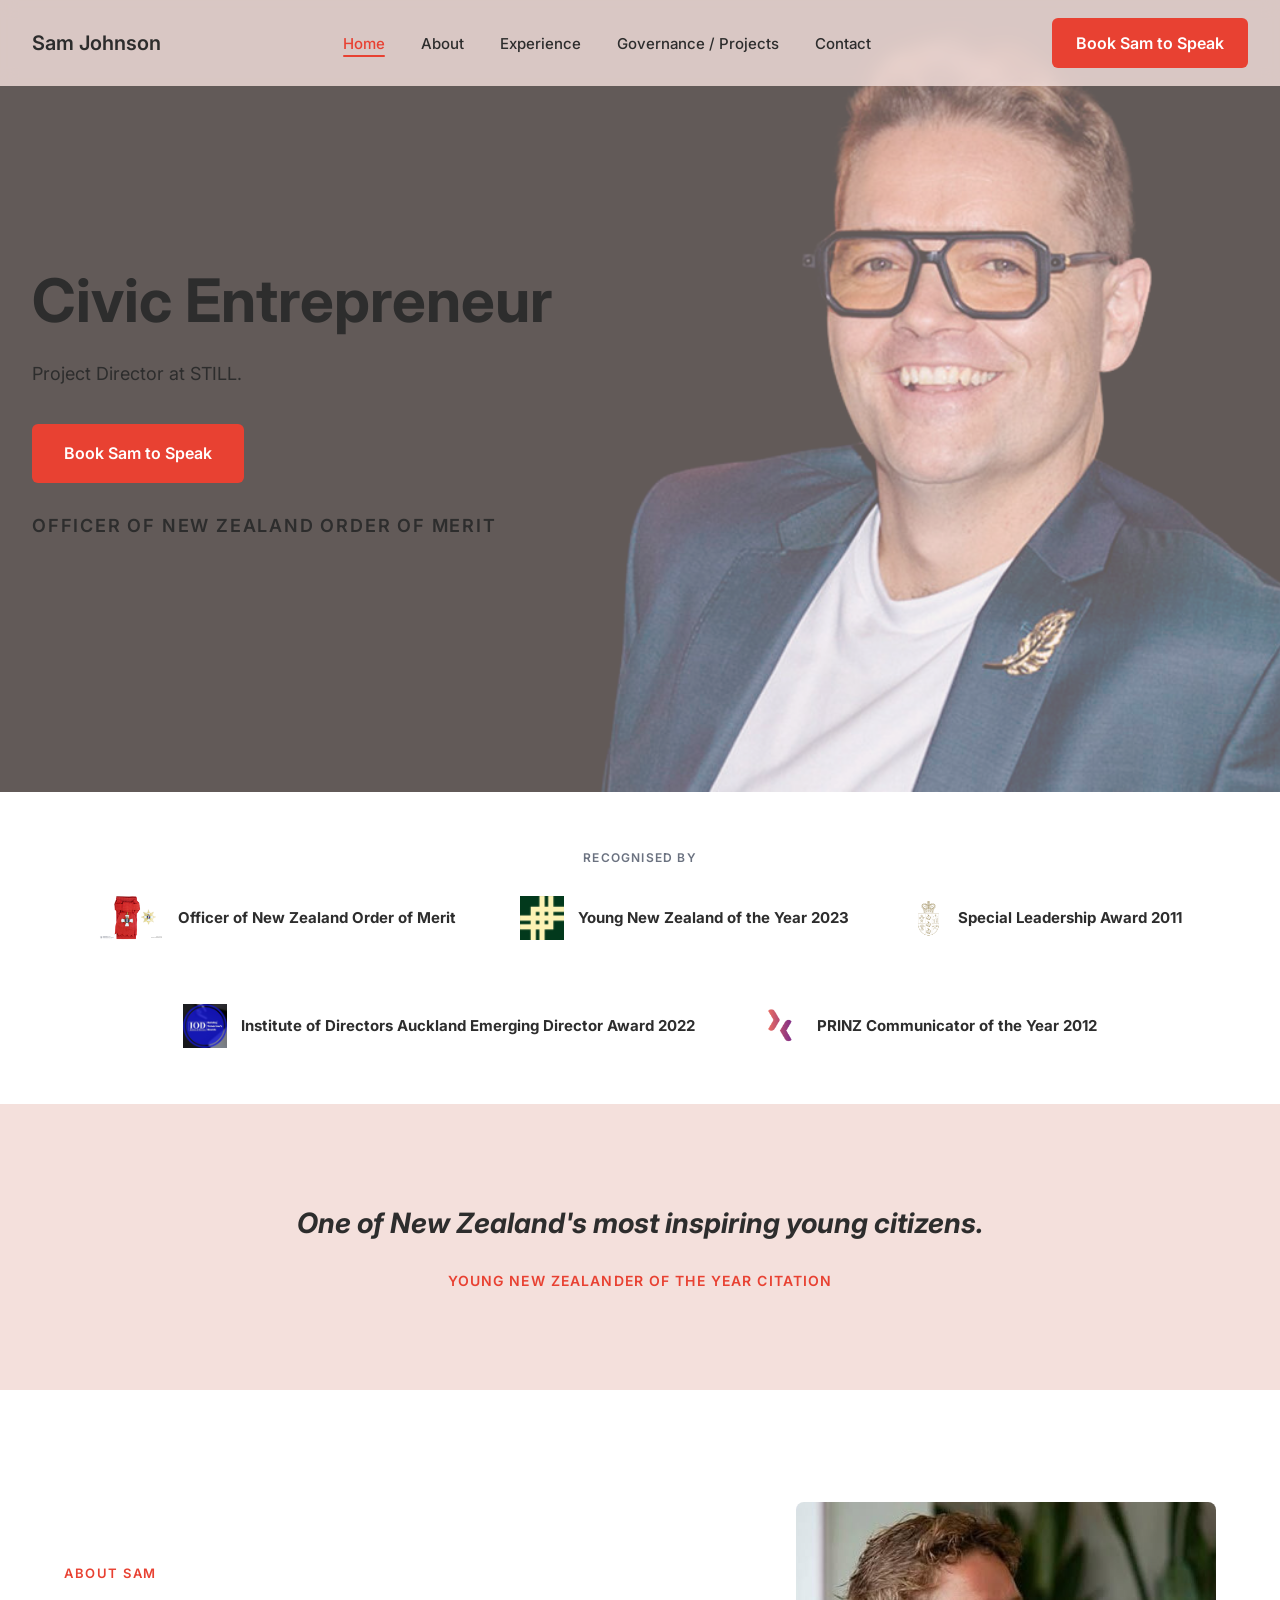
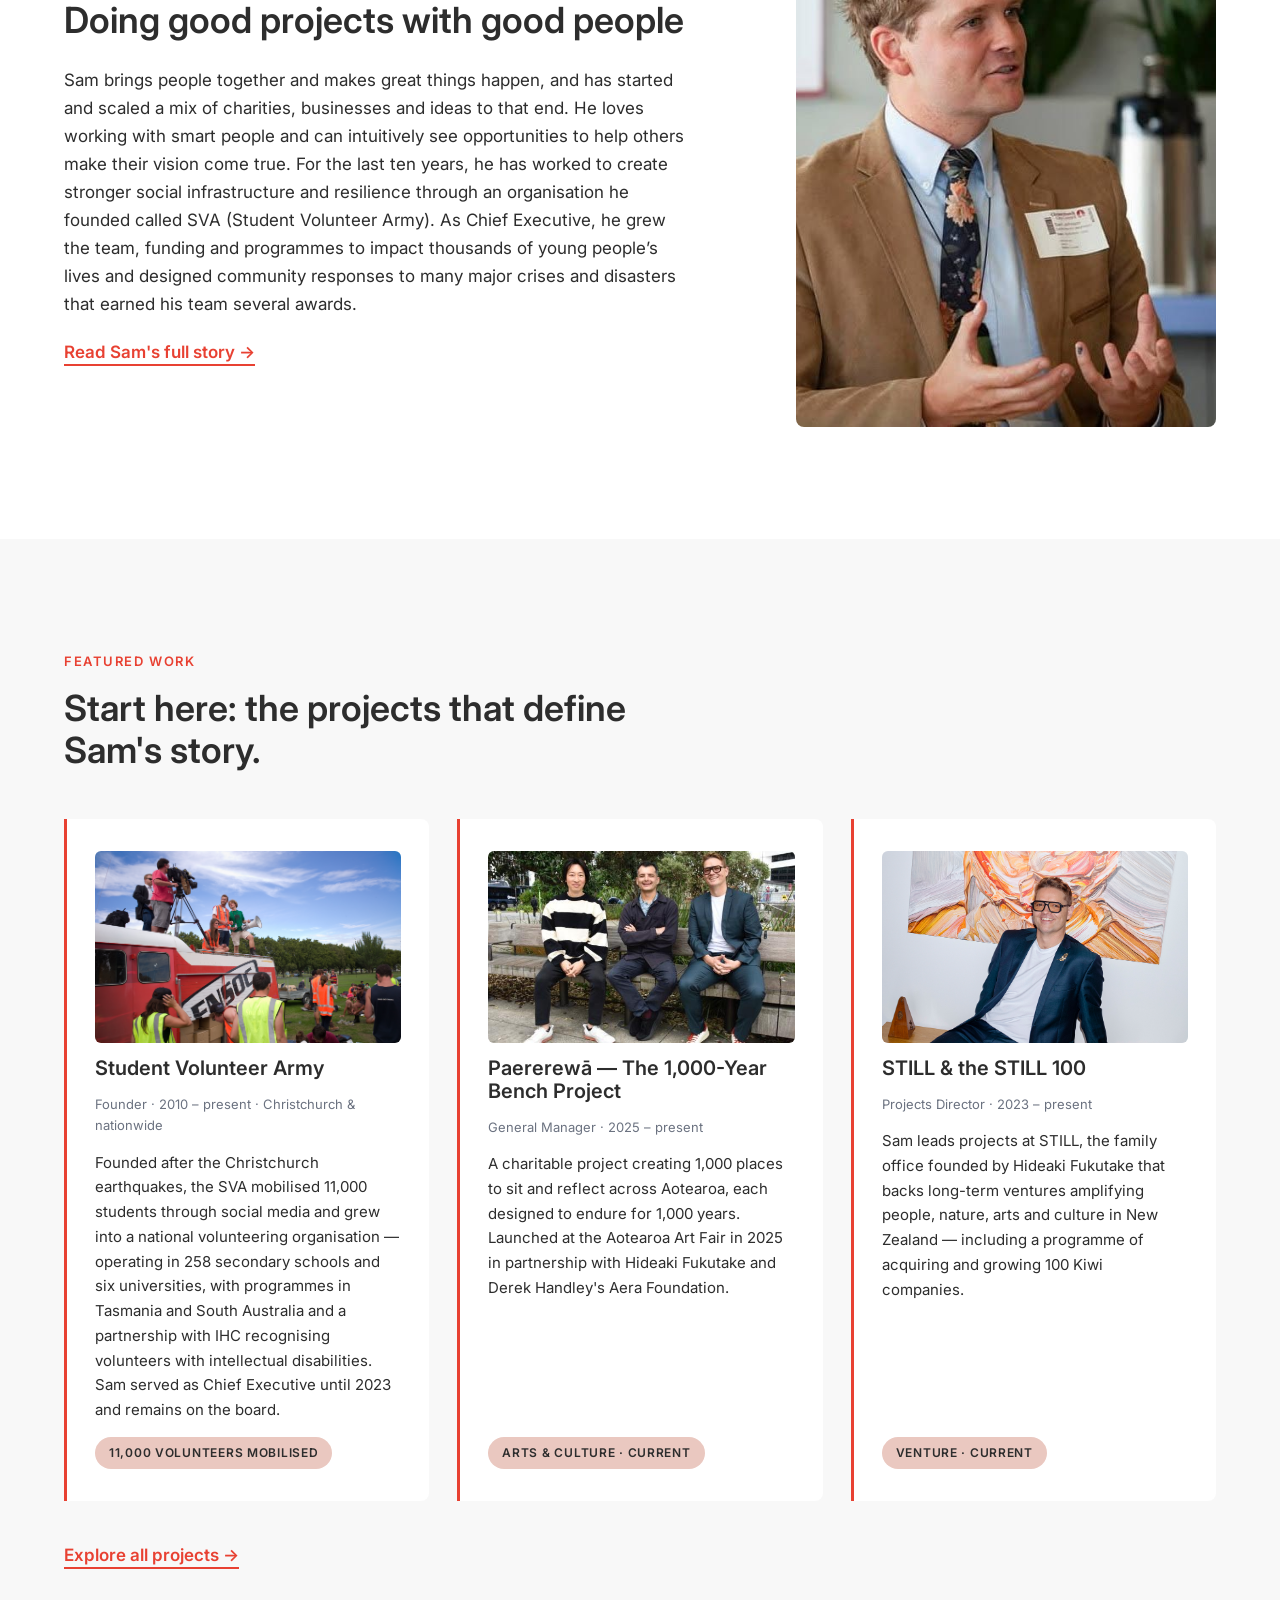
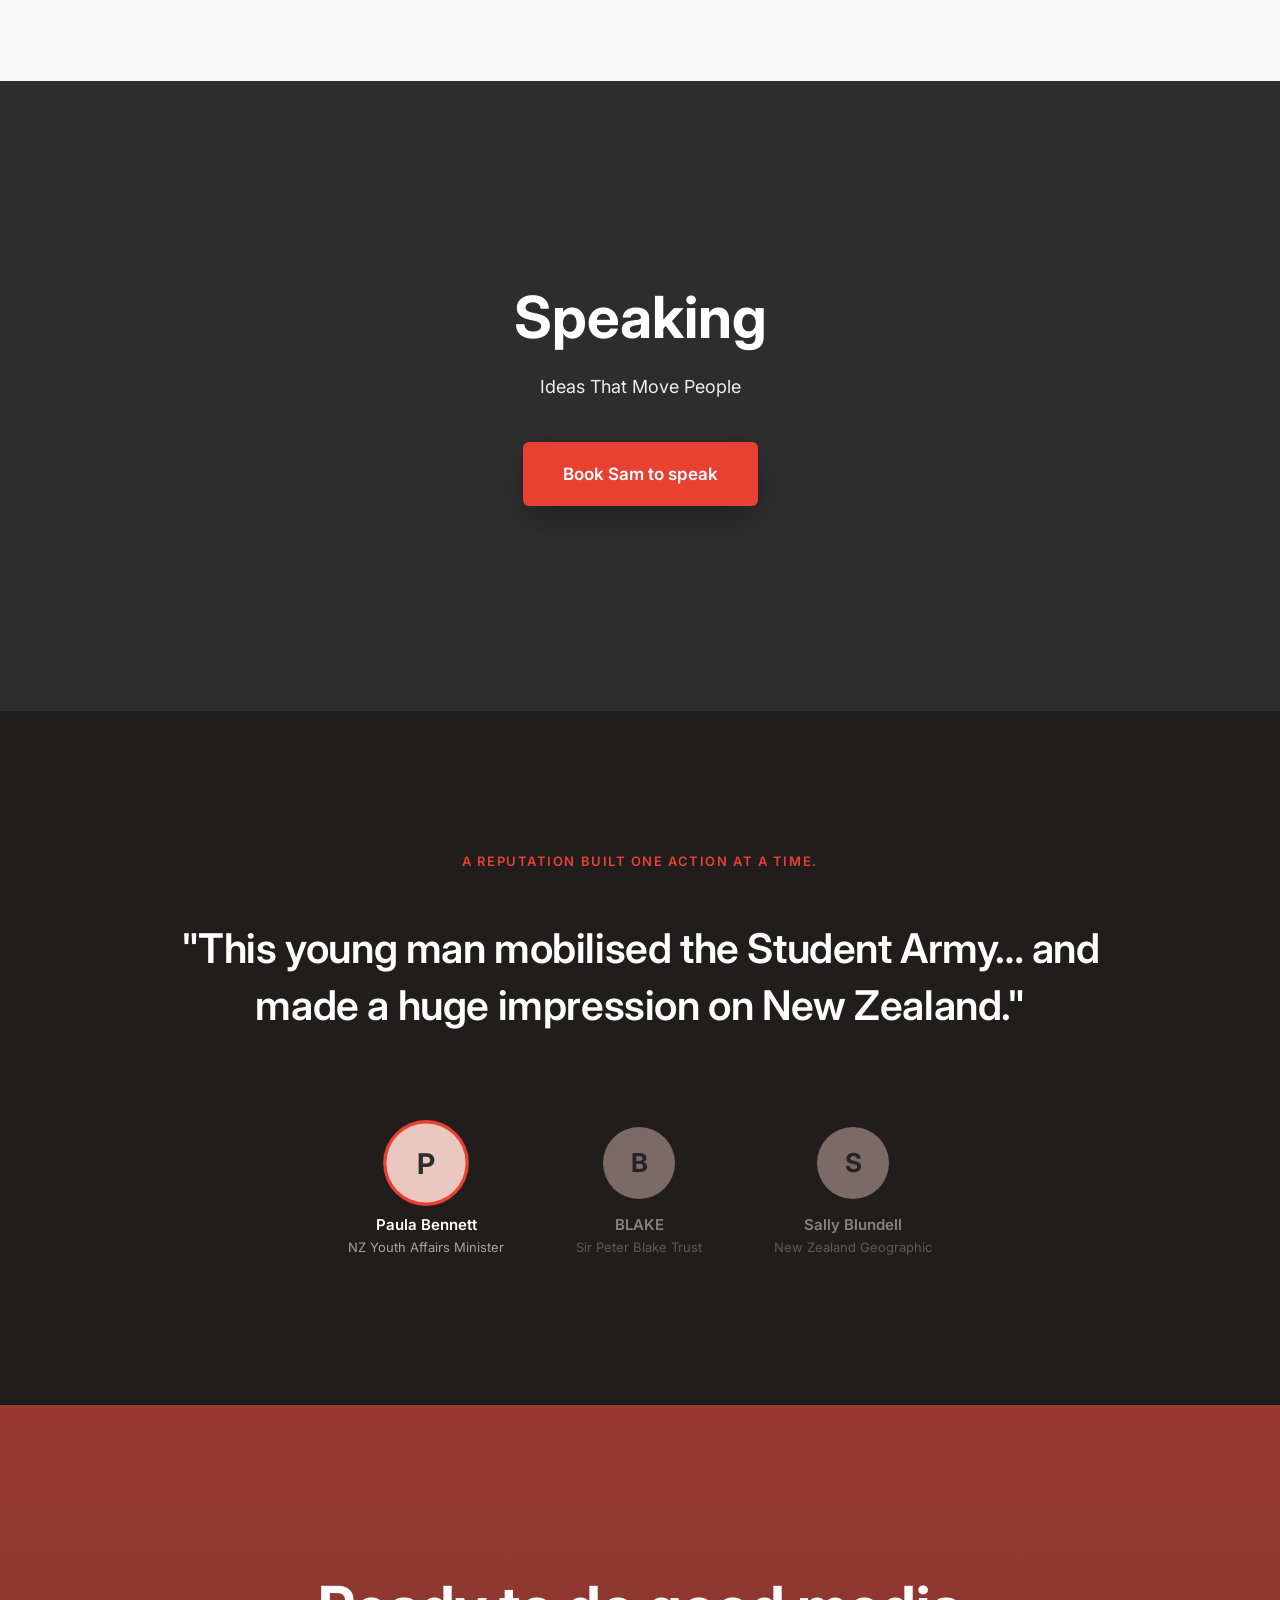
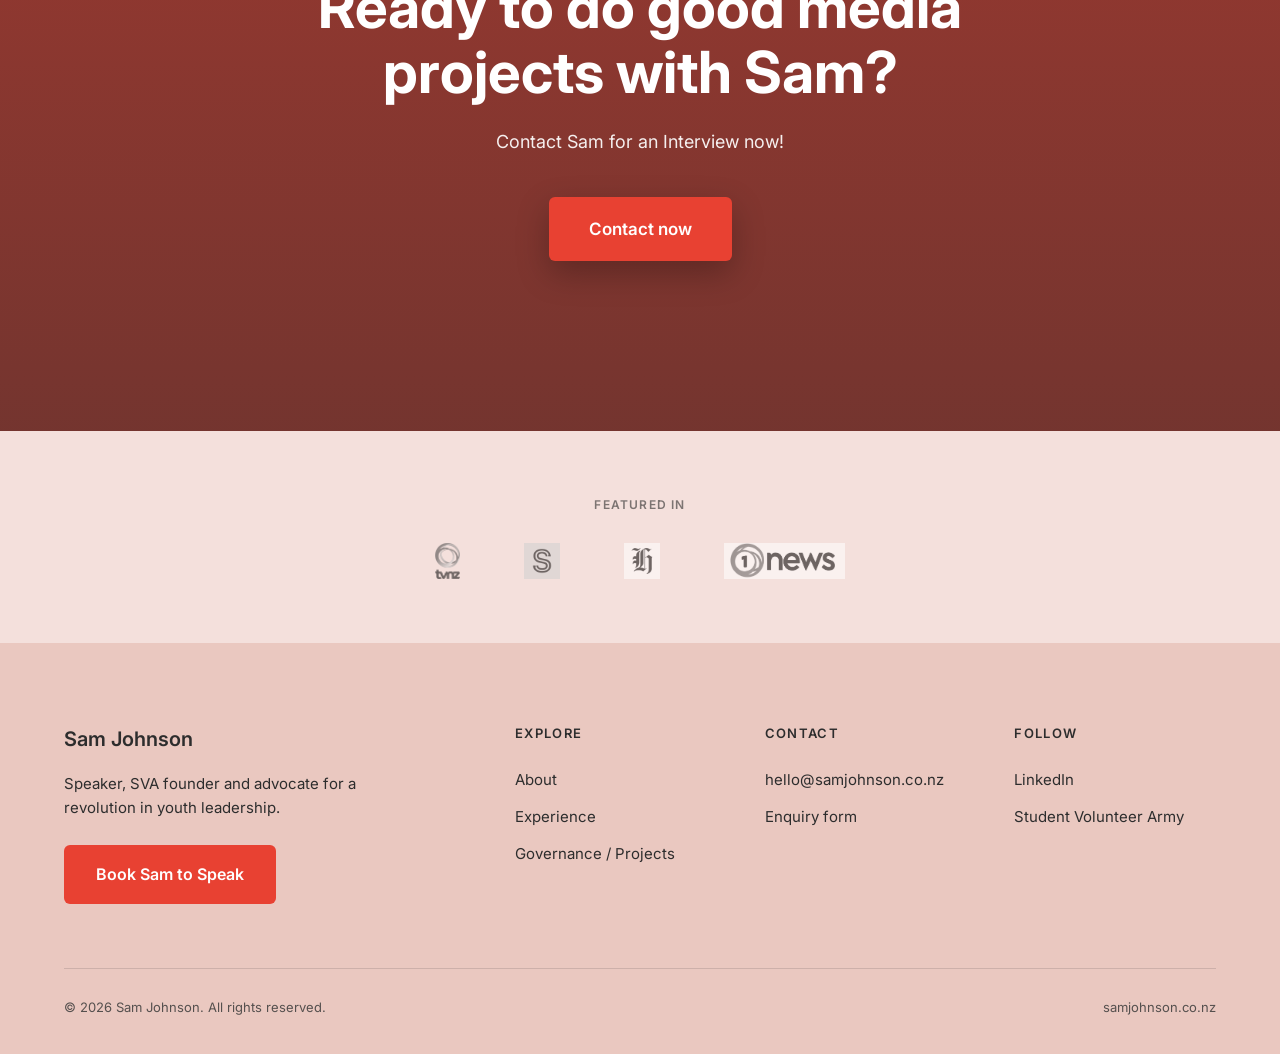
==== commit 13c09a6b: "Site update 2026-06-11 18:33" ====
--- a/index.html
+++ b/index.html
@@ -141,7 +141,18 @@
   </div>
 </section>
 
-<!-- 10 / Media & press strip -->
+<!-- 11 / Closing CTA -->
+<section class="cta-banner" data-cms-media="cta_banner" aria-label="Book Sam to speak">
+  <div class="cta-media" aria-hidden="true"></div>
+  <div class="cta-overlay" aria-hidden="true"></div>
+  <div class="cta-inner" data-reveal>
+    <h2 data-cms-field="cta_banner.heading">Ready to mobilise your community?</h2>
+    <p data-cms-field="cta_banner.body">Sam has spoken to audiences across New Zealand and internationally on leadership, community mobilisation, resilience and social impact.</p>
+    <a class="btn btn-lg" data-cms-field="cta_banner.button_label" data-cms-href="cta_banner.button_url" href="contact.html">Book Sam to Speak</a>
+  </div>
+</section>
+
+<!-- 12 / Media & press strip -->
 <section class="press" aria-label="Featured in">
   <div class="container">
     <p class="strip-label">Featured in</p>
@@ -152,17 +163,6 @@
       <span class="press-logo">TVNZ</span>
       <span class="press-logo">The Press</span>
     </div>
-  </div>
-</section>
-
-<!-- 12 / Closing CTA -->
-<section class="cta-banner" data-cms-media="cta_banner" aria-label="Book Sam to speak">
-  <div class="cta-media" aria-hidden="true"></div>
-  <div class="cta-overlay" aria-hidden="true"></div>
-  <div class="cta-inner" data-reveal>
-    <h2 data-cms-field="cta_banner.heading">Ready to mobilise your community?</h2>
-    <p data-cms-field="cta_banner.body">Sam has spoken to audiences across New Zealand and internationally on leadership, community mobilisation, resilience and social impact.</p>
-    <a class="btn btn-lg" data-cms-field="cta_banner.button_label" data-cms-href="cta_banner.button_url" href="contact.html">Book Sam to Speak</a>
   </div>
 </section>
 
--- a/styles.css
+++ b/styles.css
@@ -250,6 +250,8 @@
 .media-banner{background:var(--charcoal);padding:150px 24px}
 .media-banner .cta-media{background-position:top}
 .media-banner .cta-video{object-position:top}
+.banner-fitted{padding:48px 24px;display:flex;align-items:center;justify-content:center}
+.banner-fitted .cta-media{inset:0;animation:none}
 .banner-tall{min-height:70vh;display:flex;align-items:center;justify-content:center}
 .banner-full{min-height:92vh;display:flex;align-items:center;justify-content:center}
 .media-banner .cta-overlay{background:linear-gradient(180deg,rgba(45,45,45,.35) 0%,rgba(45,45,45,.55) 100%)}
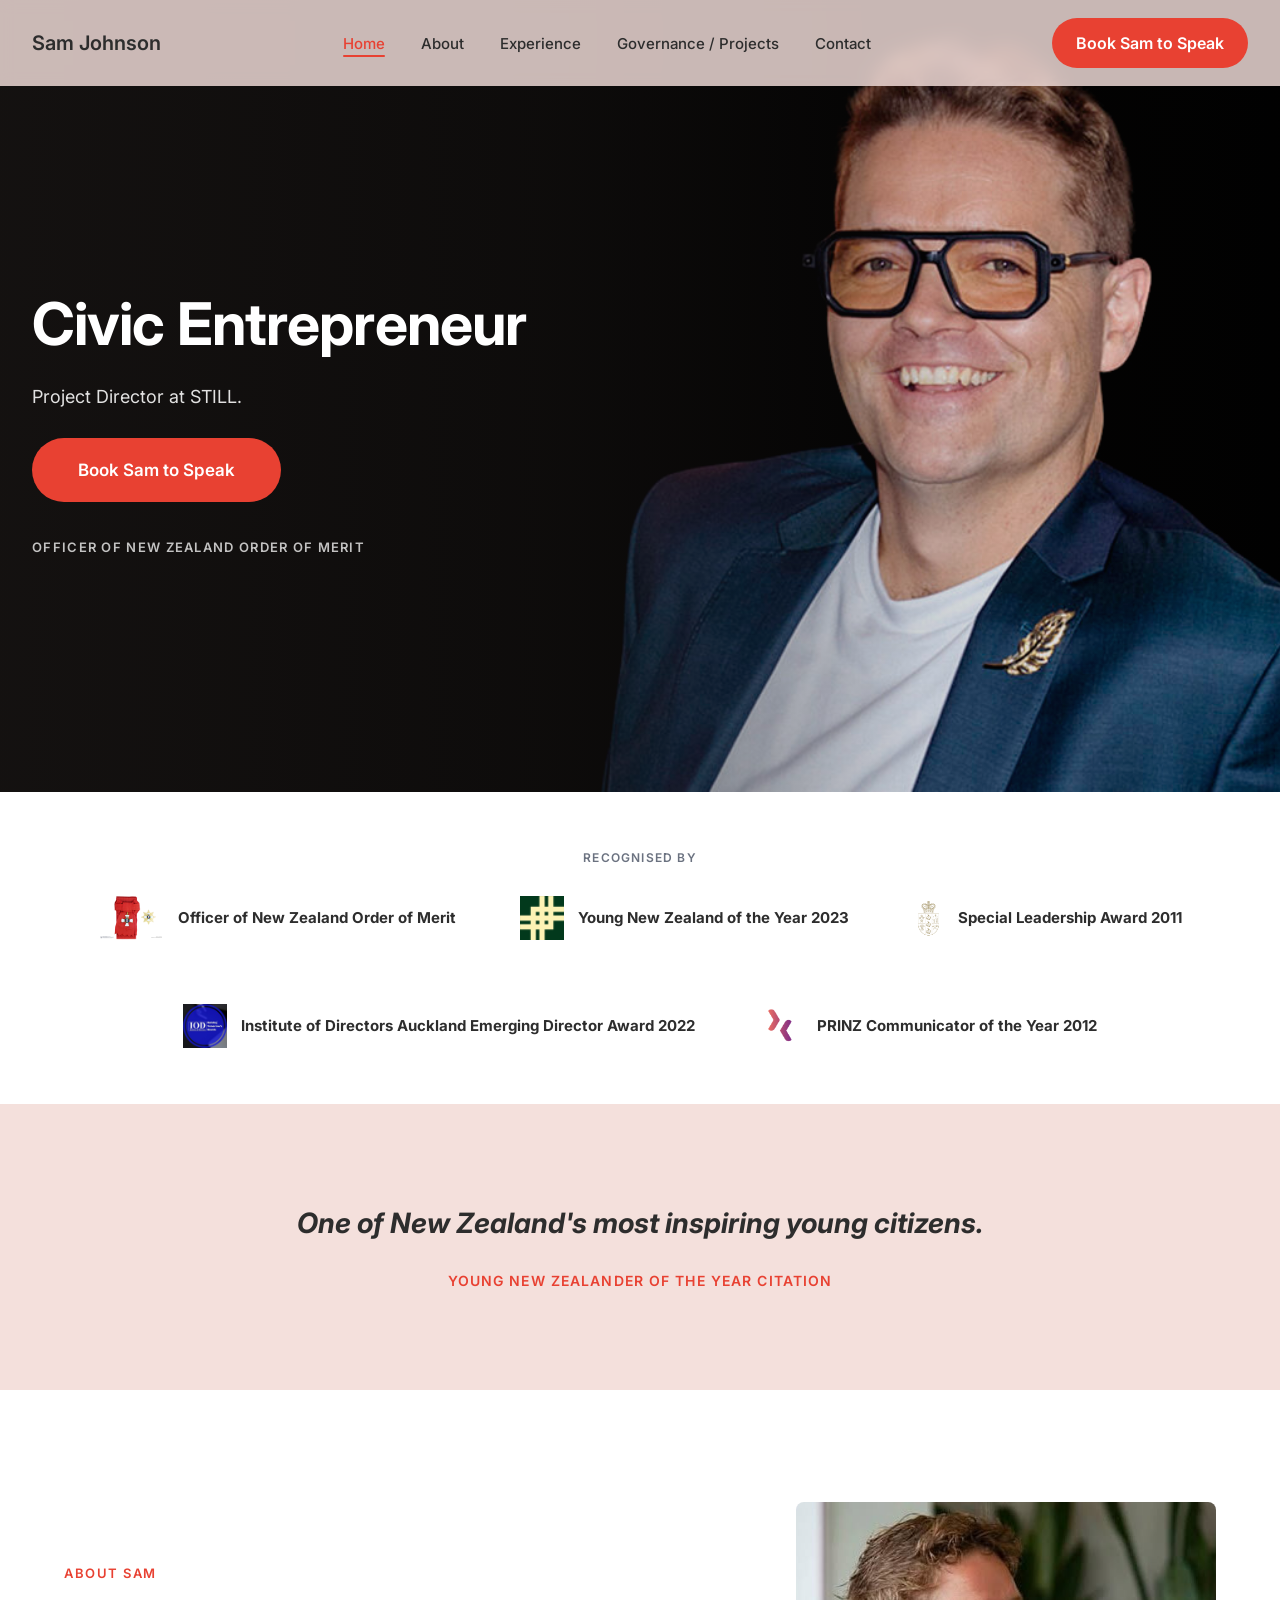
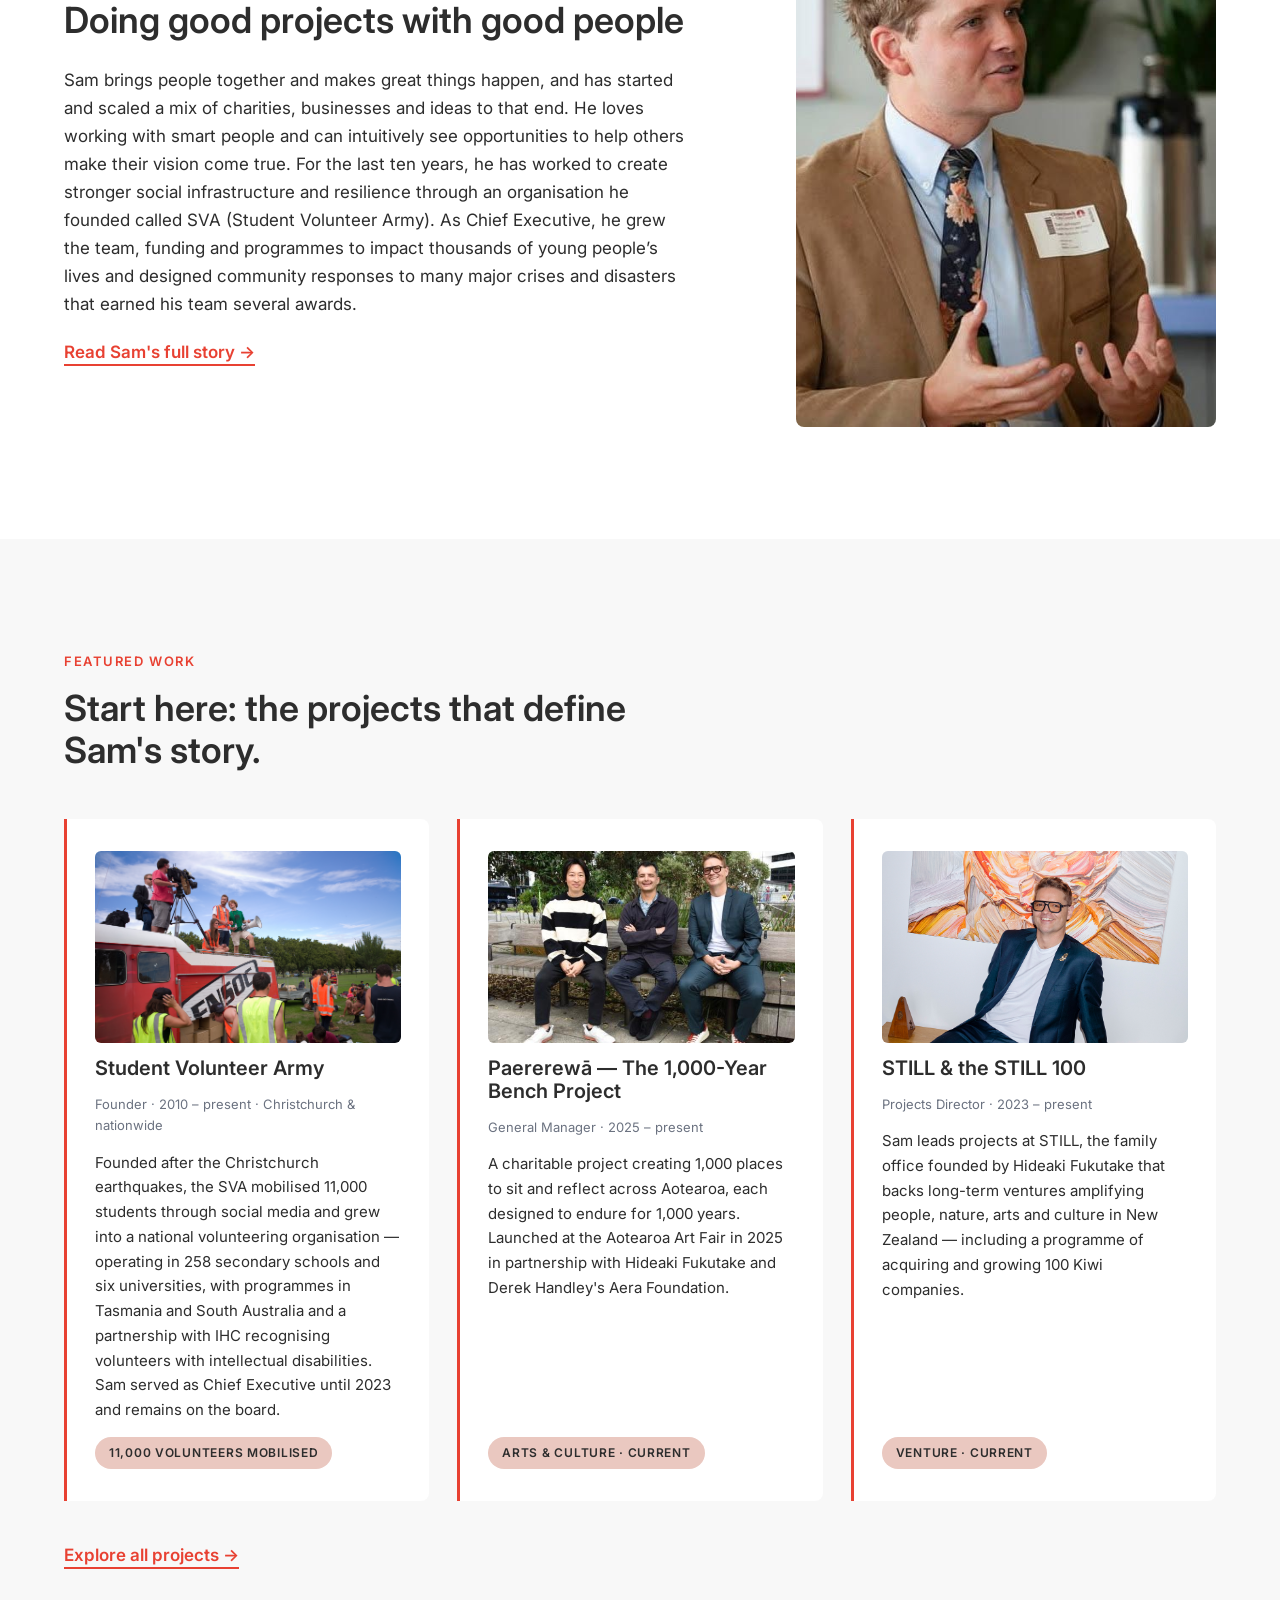
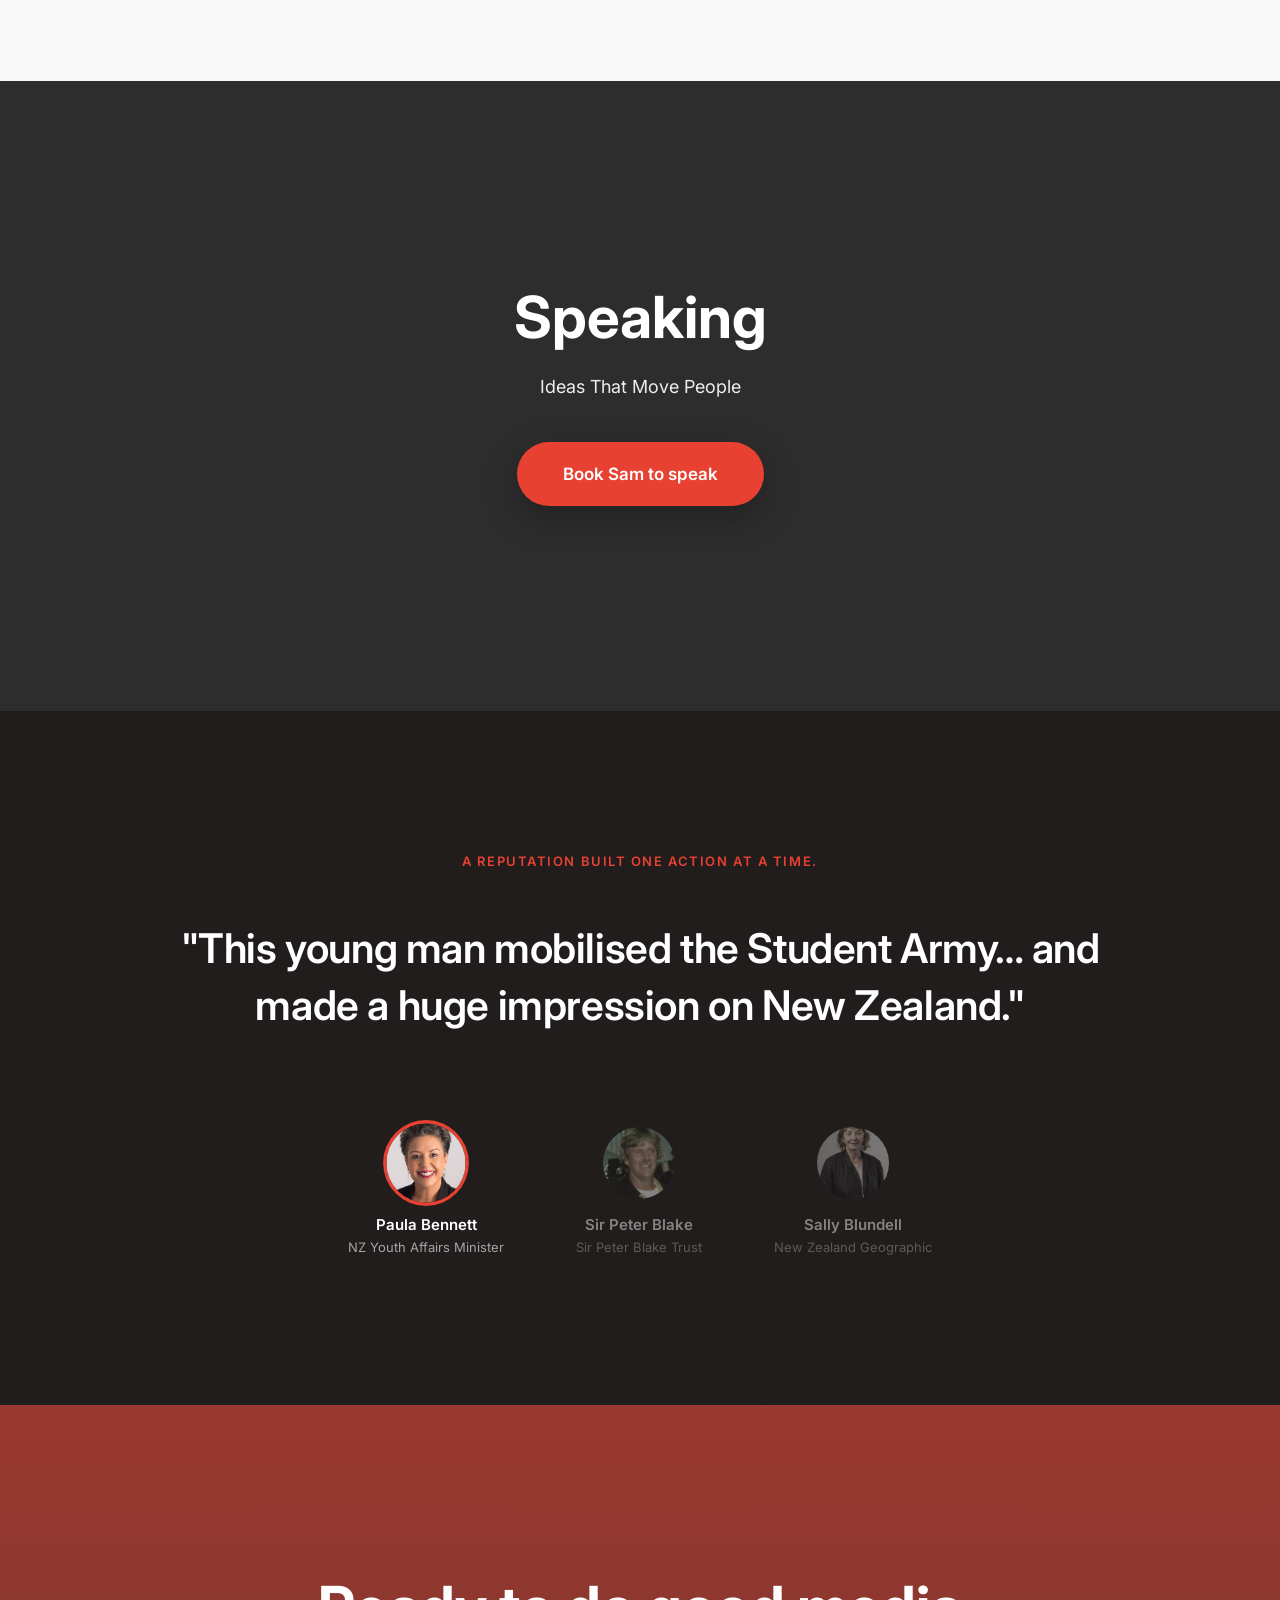
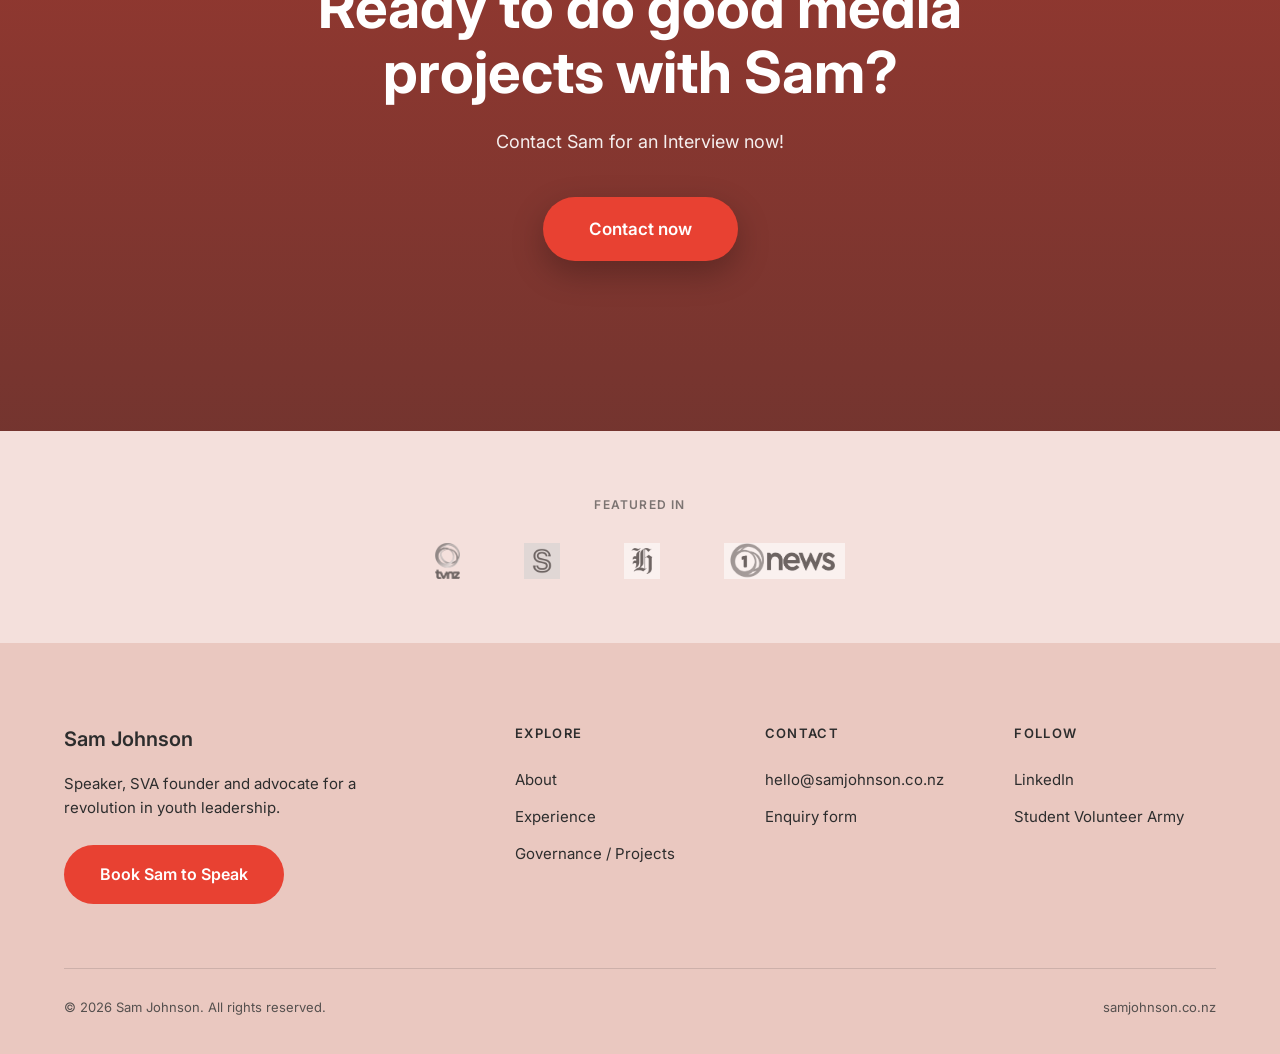
==== commit bb285092: "Site update 2026-06-11 21:09" ====
--- a/index.html
+++ b/index.html
@@ -41,13 +41,16 @@
 </header>
 
 <!-- 02 / Hero -->
-<section class="hero">
-  <div class="hero-inner">
-    <p class="hero-photo-note">Image placeholder — full-bleed action photo of Sam · blush tint 40%</p>
-    <h1 data-cms-field="hero.heading">Catalysing a revolution in youth leadership.</h1>
-    <p data-cms-field="hero.subheading">Founder of the Student Volunteer Army. Speaker, disaster recovery practitioner, and champion of practical youth leadership worldwide.</p>
-    <a class="btn" href="contact.html" data-cms-field="settings.cta_label">Book Sam to Speak</a>
-    <p class="hero-attribution" data-cms-field="hero.attribution">Young New Zealander of the Year &nbsp;·&nbsp; Sir Peter Blake Leadership Award</p>
+<section class="about-hero home-hero">
+  <p class="hero-photo-note">Image placeholder — full-bleed photo of Sam · upload via CMS</p>
+  <div class="about-hero-overlay" aria-hidden="true"></div>
+  <div class="about-hero-inner">
+    <div class="about-hero-content" data-reveal>
+      <h1 data-cms-field="hero.heading">Catalysing a revolution in youth leadership.</h1>
+      <p data-cms-field="hero.subheading">Founder of the Student Volunteer Army. Speaker, disaster recovery practitioner, and champion of practical youth leadership worldwide.</p>
+      <a class="btn btn-lg" href="contact.html" data-cms-field="settings.cta_label">Book Sam to Speak</a>
+      <p class="hero-attribution" data-cms-field="hero.attribution">Young New Zealander of the Year &nbsp;·&nbsp; Sir Peter Blake Leadership Award</p>
+    </div>
   </div>
 </section>
 
--- a/styles.css
+++ b/styles.css
@@ -13,8 +13,9 @@
 img{max-width:100%;display:block}
 a{color:inherit;text-decoration:none}
 .container{max-width:1200px;margin:0 auto;padding:0 24px}
-.btn{display:inline-block;background:var(--vermillion);color:var(--white);font-weight:600;font-size:16px;padding:16px 32px;border-radius:6px;border:none;cursor:pointer;transition:background .2s ease,transform .2s cubic-bezier(.2,.6,.2,1),box-shadow .2s ease}
-.btn:hover{background:#cf3325;transform:translateY(-2px);box-shadow:0 8px 20px rgba(232,65,50,.28)}
+/* Primary CTA design system — pill buttons site-wide */
+.btn{display:inline-block;background:var(--vermillion);color:var(--white);font-weight:600;font-size:16px;padding:16px 36px;border-radius:999px;border:none;cursor:pointer;transition:background .2s ease,transform .2s cubic-bezier(.2,.6,.2,1),box-shadow .2s ease}
+.btn:hover{background:#cf3325;transform:translateY(-2px) scale(1.02);box-shadow:0 10px 24px rgba(232,65,50,.30)}
 .btn:active{transform:translateY(0) scale(.98);box-shadow:0 3px 8px rgba(232,65,50,.2)}
 .btn:focus-visible{outline:3px solid var(--charcoal);outline-offset:2px}
 .section-label{display:block;font-size:13px;font-weight:600;letter-spacing:.12em;text-transform:uppercase;color:var(--vermillion);margin-bottom:16px}
@@ -45,6 +46,17 @@
 .page-hero h1{font-size:48px;font-weight:700;max-width:760px}
 .page-hero p{font-size:18px;max-width:640px;margin-top:18px}
 
+/* About page — full-bleed editorial hero */
+.about-hero{position:relative;min-height:86vh;display:flex;align-items:center;overflow:hidden;background:#201D1C center/cover no-repeat;padding:170px 0 110px}
+.about-hero .hero-photo-note{position:absolute;top:110px;left:0;right:0;text-align:center;z-index:1;font-size:12px;font-weight:600;letter-spacing:.08em;text-transform:uppercase;color:rgba(255,255,255,.45)}
+.about-hero-overlay{position:absolute;inset:0;background:linear-gradient(90deg,rgba(22,19,18,.9) 0%,rgba(22,19,18,.62) 42%,rgba(22,19,18,.18) 72%,rgba(22,19,18,.05) 100%)}
+.about-hero-inner{position:relative;z-index:1;width:100%;max-width:1320px;margin:0 auto;padding:0 32px}
+.about-hero-content{display:flex;flex-direction:column;align-items:flex-start;gap:26px;max-width:680px}
+.about-hero-content h1{color:var(--white);font-size:clamp(40px,4.6vw,68px);font-weight:700;line-height:1.06;letter-spacing:-.015em}
+.about-hero-content p{color:rgba(255,255,255,.88);font-size:18px;line-height:1.7;max-width:520px}
+.about-hero .hero-attribution{color:rgba(255,255,255,.75);font-size:13px;font-weight:600;letter-spacing:.1em;text-transform:uppercase;margin-top:8px}
+.home-hero .hero-video{z-index:0}
+
 /* Home hero */
 .hero{position:relative;min-height:88vh;display:flex;align-items:center;overflow:hidden;background:var(--blush-deep);background-image:repeating-linear-gradient(45deg,rgba(244,224,220,.5) 0 22px,transparent 22px 44px);background-size:cover;background-position:center}
 .hero-video{position:absolute;inset:0;width:100%;height:100%;object-fit:cover}
@@ -85,6 +97,22 @@
 .value-card i{display:block;width:44px;height:44px;border-radius:50%;background:var(--blush-deep);margin-bottom:20px}
 .value-card h3{font-size:20px;font-weight:600;color:var(--vermillion);margin-bottom:12px}
 .value-card p{font-size:15px}
+
+/* About page — cinematic quote section */
+.quote-cinema{position:relative;min-height:92vh;display:flex;align-items:center;justify-content:center;padding:120px 24px;overflow:hidden;background:#1A1817 center/cover no-repeat}
+.quote-cinema .hero-photo-note{position:absolute;top:96px;left:0;right:0;text-align:center;z-index:1;font-size:12px;font-weight:600;letter-spacing:.08em;text-transform:uppercase;color:rgba(255,255,255,.45)}
+.quote-cinema-overlay{position:absolute;inset:0;background:linear-gradient(180deg,rgba(20,18,17,.5) 0%,rgba(20,18,17,.72) 100%)}
+.quote-cinema-inner{position:relative;z-index:1;max-width:1080px;text-align:center}
+.quote-cinema blockquote{color:var(--white);font-size:clamp(30px,4.4vw,58px);font-weight:700;line-height:1.18;letter-spacing:-.015em}
+.quote-cinema blockquote::before{content:"\201C"}
+.quote-cinema blockquote::after{content:"\201D"}
+.quote-cinema-attrib{margin-top:52px;display:flex;flex-direction:column;align-items:center;gap:14px}
+.quote-cinema-avatar{width:58px;height:58px;border-radius:50%;object-fit:cover}
+.quote-cinema-avatar.has-img{display:block!important}
+.quote-cinema-avatar.has-img+.quote-cinema-fallback{display:none}
+.quote-cinema-fallback{width:58px;height:58px;border-radius:50%;background:var(--blush-deep);color:var(--charcoal);display:flex;align-items:center;justify-content:center;font-weight:700;font-size:21px}
+.quote-cinema-name strong{display:block;color:var(--white);font-size:16px;font-weight:600}
+.quote-cinema-name span{color:rgba(255,255,255,.65);font-size:13.5px}
 
 /* Impact stat band */
 .stats{background:var(--blush);padding:96px 0}
@@ -129,7 +157,28 @@
 .timeline-card .chip{margin-top:0}
 .loc-chip{display:inline-block;border:1.5px solid var(--vermillion);color:var(--vermillion);font-size:12px;font-weight:600;letter-spacing:.04em;padding:4px 12px;border-radius:999px;margin-left:10px;vertical-align:middle}
 .awards-band{background:var(--blush);padding:96px 0}
-.awards-band h2{margin-bottom:40px}
+.awards-head{display:flex;justify-content:space-between;align-items:flex-end;gap:24px;margin-bottom:40px}
+.awards-head h2{margin-bottom:0}
+.awards-nav{display:flex;gap:12px}
+.awards-arrow{width:48px;height:48px;border-radius:50%;border:none;background:var(--white);color:var(--charcoal);cursor:pointer;display:flex;align-items:center;justify-content:center;box-shadow:0 4px 16px rgba(45,45,45,.12);transition:color .2s ease,transform .2s cubic-bezier(.2,.6,.2,1),box-shadow .2s ease,opacity .2s ease}
+.awards-arrow:hover{color:var(--vermillion);transform:translateY(-2px)}
+.awards-arrow:active{transform:scale(.92)}
+.awards-arrow[disabled]{opacity:.3;cursor:default;pointer-events:none}
+.awards-arrow:focus-visible{outline:3px solid var(--vermillion);outline-offset:2px}
+.awards-track{display:flex;gap:24px;overflow-x:auto;scroll-snap-type:x mandatory;scroll-behavior:smooth;-webkit-overflow-scrolling:touch;scrollbar-width:none;padding:4px 4px 14px}
+.awards-track::-webkit-scrollbar{display:none}
+.awards-track:focus-visible{outline:3px solid var(--vermillion);outline-offset:2px;border-radius:16px}
+.award-poster{position:relative;flex:0 0 320px;min-height:480px;border-radius:16px;overflow:hidden;display:flex;align-items:flex-end;scroll-snap-align:start;color:inherit;background:linear-gradient(180deg,#3A332F 0%,#201D1C 100%);background-size:cover;background-position:center;transition:transform .3s cubic-bezier(.2,.6,.2,1),box-shadow .3s ease}
+.award-poster:hover{transform:translateY(-6px);box-shadow:0 22px 44px rgba(45,45,45,.28)}
+.award-poster:focus-visible{outline:3px solid var(--vermillion);outline-offset:3px}
+.award-poster-overlay{position:absolute;inset:0;background:linear-gradient(180deg,rgba(20,18,17,.04) 35%,rgba(20,18,17,.82) 100%)}
+.award-poster-content{position:relative;z-index:1;width:100%;padding:34px 28px;text-align:center;display:flex;flex-direction:column;align-items:center;gap:10px}
+.award-poster-logo{width:auto;max-width:140px;object-fit:contain;margin-bottom:8px;filter:drop-shadow(0 3px 10px rgba(0,0,0,.45))}
+.award-poster h3{color:var(--white);font-size:23px;font-weight:700;line-height:1.18}
+.award-poster p{color:rgba(255,255,255,.85);font-size:14px;line-height:1.55}
+.award-poster-year{color:rgba(255,255,255,.6);font-size:13px;font-weight:600;letter-spacing:.12em}
+.award-poster-link{color:var(--white);font-size:14px;font-weight:600;border-bottom:1.5px solid rgba(255,255,255,.45);padding-bottom:2px}
+.award-poster:hover .award-poster-link{border-color:var(--white)}
 .awards-grid{display:grid;grid-template-columns:repeat(auto-fit,minmax(270px,1fr));gap:32px}
 .award{display:flex;flex-direction:column;background:var(--white);border-radius:12px;padding:44px 36px 36px;color:var(--charcoal);box-shadow:0 2px 8px rgba(45,45,45,.05)}
 .award h3{font-size:19px;font-weight:600;margin-bottom:10px;line-height:1.3}
@@ -221,7 +270,7 @@
 .form-success strong{color:var(--vermillion)}
 .contact-form h3{font-size:24px;margin-bottom:8px}
 .optional{font-weight:400;color:var(--mid-grey);font-size:13px}
-.btn-lg{padding:18px 40px;font-size:17px}
+.btn-lg{padding:18px 46px;font-size:17px}
 
 /* Contact form */
 .contact-section{background:var(--white);padding:96px 0 112px}
@@ -256,6 +305,23 @@
 .banner-full{min-height:92vh;display:flex;align-items:center;justify-content:center}
 .media-banner .cta-overlay{background:linear-gradient(180deg,rgba(45,45,45,.35) 0%,rgba(45,45,45,.55) 100%)}
 
+/* About page — explore hub (image destination cards) */
+.explore-hub{background:#201D1C;padding:96px 32px}
+.explore-grid{display:grid;grid-template-columns:1fr 1fr;gap:32px;max-width:1320px;margin:0 auto}
+.explore-card{position:relative;display:flex;align-items:flex-end;min-height:520px;border-radius:20px;overflow:hidden;color:inherit;background:var(--blush-deep) repeating-linear-gradient(45deg,rgba(244,224,220,.5) 0 22px,transparent 22px 44px);background-size:cover;background-position:center;transition:transform .35s cubic-bezier(.2,.6,.2,1),box-shadow .35s ease}
+.explore-card .hero-photo-note{position:absolute;top:36px;left:0;right:0;text-align:center;z-index:1;font-size:12px;font-weight:600;letter-spacing:.08em;text-transform:uppercase;color:rgba(45,45,45,.5)}
+.explore-overlay{position:absolute;inset:0;background:linear-gradient(200deg,rgba(20,18,17,.05) 30%,rgba(20,18,17,.8) 100%);transition:background .35s ease}
+.explore-content{position:relative;z-index:1;display:flex;flex-direction:column;align-items:flex-start;gap:14px;padding:48px}
+.explore-card h2{color:var(--white);font-size:clamp(28px,2.8vw,42px);font-weight:700;line-height:1.1}
+.explore-card>div p,.explore-content p{color:rgba(255,255,255,.88);font-size:16px;line-height:1.6;max-width:430px}
+.explore-card .btn-light{margin-top:10px}
+.explore-card:hover{transform:translateY(-6px);box-shadow:0 26px 52px rgba(0,0,0,.4)}
+.explore-card:hover .explore-overlay{background:linear-gradient(200deg,rgba(20,18,17,.12) 30%,rgba(20,18,17,.86) 100%)}
+.explore-card:hover .btn-light{background:var(--vermillion);color:var(--white)}
+.explore-card:focus-visible{outline:3px solid var(--vermillion);outline-offset:4px}
+.btn-light{background:var(--white);color:var(--charcoal)}
+.btn-light:hover{background:var(--vermillion);color:var(--white)}
+
 /* Footer */
 .footer{background:var(--blush-deep);padding:80px 0 36px}
 .footer-grid{display:grid;grid-template-columns:2fr 1fr 1fr 1fr;gap:48px;margin-bottom:64px}
@@ -309,7 +375,7 @@
 .extra-hidden{display:none}
 .extra-revealed{animation:fade-up .45s cubic-bezier(.2,.6,.2,1) both}
 @keyframes fade-up{from{opacity:0;transform:translateY(14px)}to{opacity:1;transform:none}}
-.section-more{display:inline-flex;align-items:center;margin-top:44px;padding:15px 30px;font-family:inherit;font-size:15px;font-weight:600;color:var(--vermillion);background:var(--white);border:1.5px solid var(--vermillion);border-radius:6px;cursor:pointer;transition:background .2s ease,color .2s ease,transform .2s cubic-bezier(.2,.6,.2,1),box-shadow .2s ease}
+.section-more{display:inline-flex;align-items:center;margin-top:44px;padding:15px 34px;font-family:inherit;font-size:15px;font-weight:600;color:var(--vermillion);background:var(--white);border:1.5px solid var(--vermillion);border-radius:999px;cursor:pointer;transition:background .2s ease,color .2s ease,transform .2s cubic-bezier(.2,.6,.2,1),box-shadow .2s ease}
 .section-more:hover{background:var(--vermillion);color:var(--white);transform:translateY(-2px);box-shadow:0 8px 20px rgba(232,65,50,.25)}
 .section-more:active{transform:translateY(0) scale(.98)}
 .section-more:focus-visible{outline:3px solid var(--charcoal);outline-offset:2px}
@@ -339,6 +405,9 @@
   h2{font-size:28px}
   .page-hero{padding:140px 0 56px}
   .page-hero h1{font-size:34px}
+  .about-hero{min-height:78vh;padding:150px 0 80px}
+  .about-hero-overlay{background:linear-gradient(180deg,rgba(22,19,18,.45) 0%,rgba(22,19,18,.85) 75%)}
+  .about-hero-inner{padding:0 24px}
   .about-grid{grid-template-columns:1fr;gap:40px}
   .about .img-placeholder{order:-1}
   .stat-grid{grid-template-columns:1fr;gap:40px}
@@ -356,6 +425,12 @@
   .newsletter form{flex-direction:column;align-items:stretch}
   .newsletter input{min-width:0}
   .contact-grid{grid-template-columns:1fr;gap:48px}
+  .awards-nav{display:none}
+  .award-poster{flex:0 0 280px;min-height:430px}
+  .explore-hub{padding:64px 20px}
+  .explore-grid{grid-template-columns:1fr;gap:24px}
+  .explore-card{min-height:420px}
+  .explore-content{padding:32px}
   .contact-hero{padding:140px 0 80px}
   .enquiry-bar .btn{padding:12px 20px;font-size:15px}
   .cta-banner{padding:110px 24px}
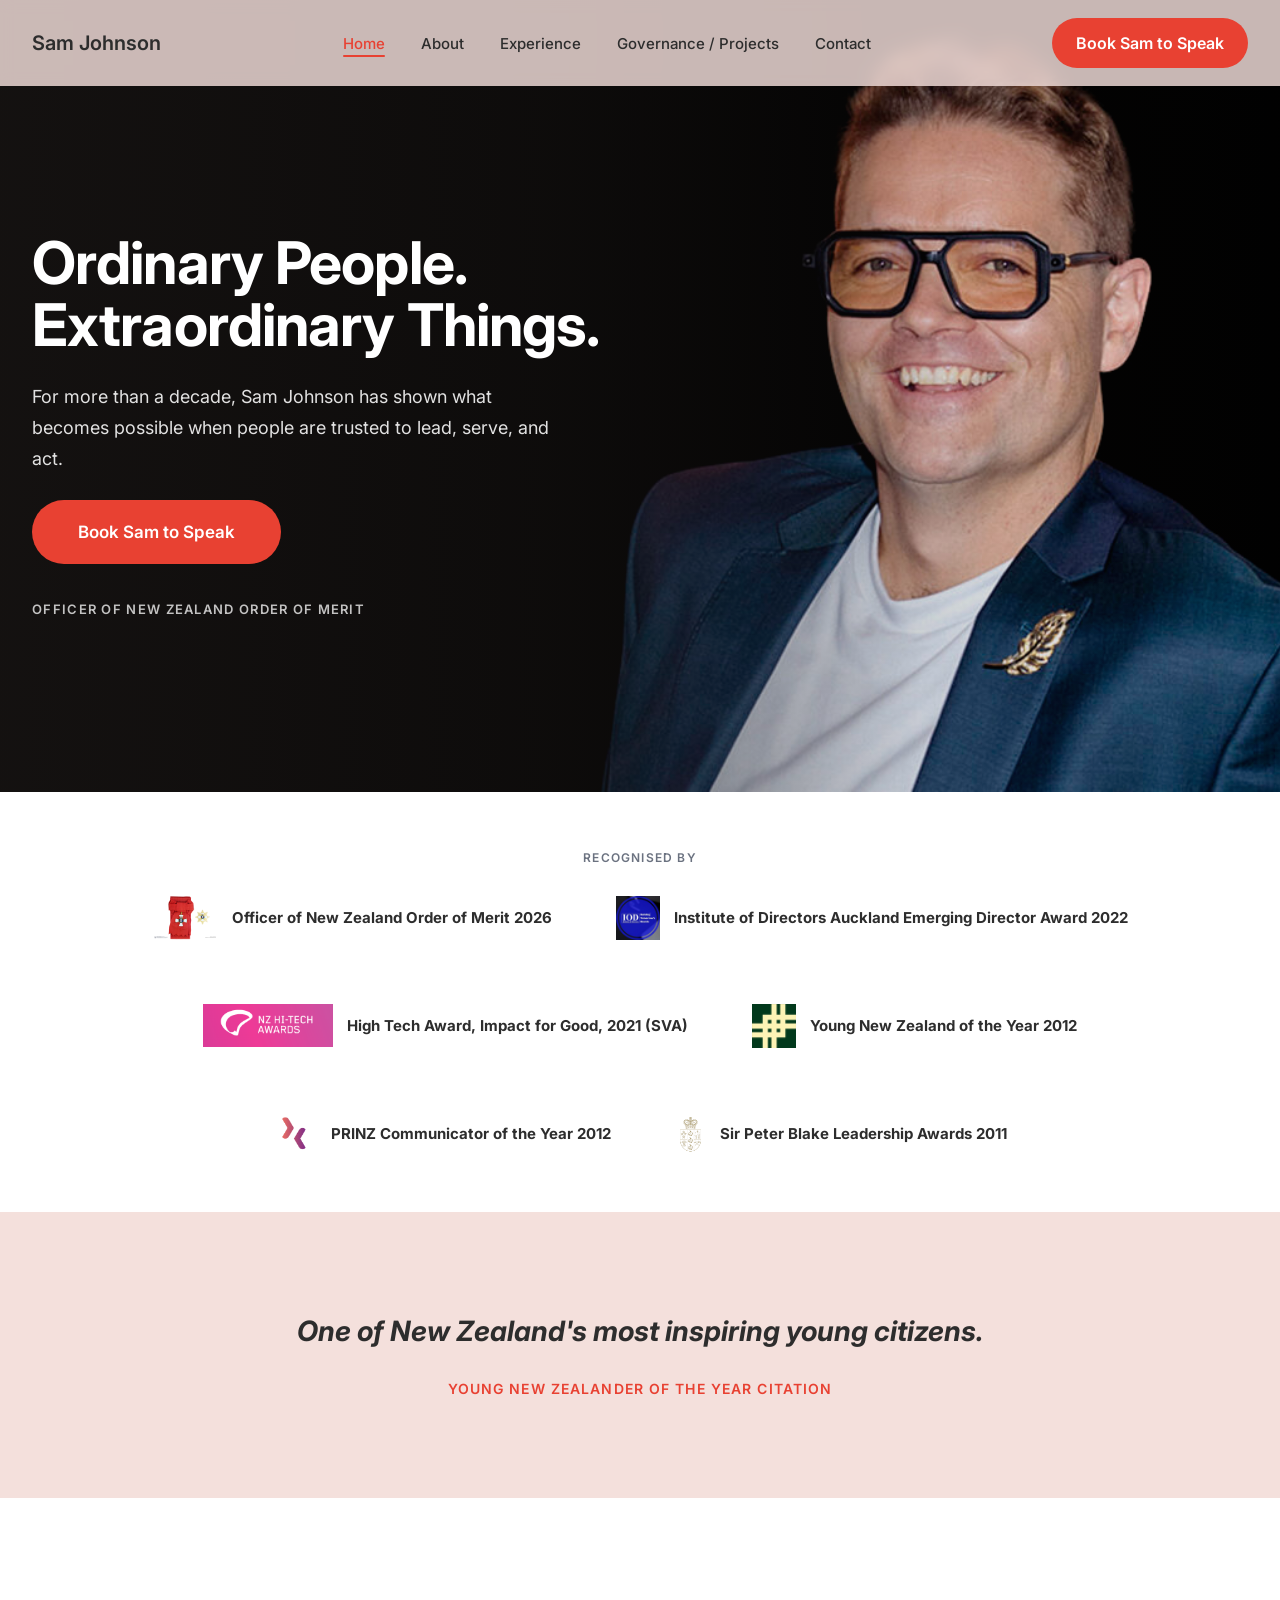
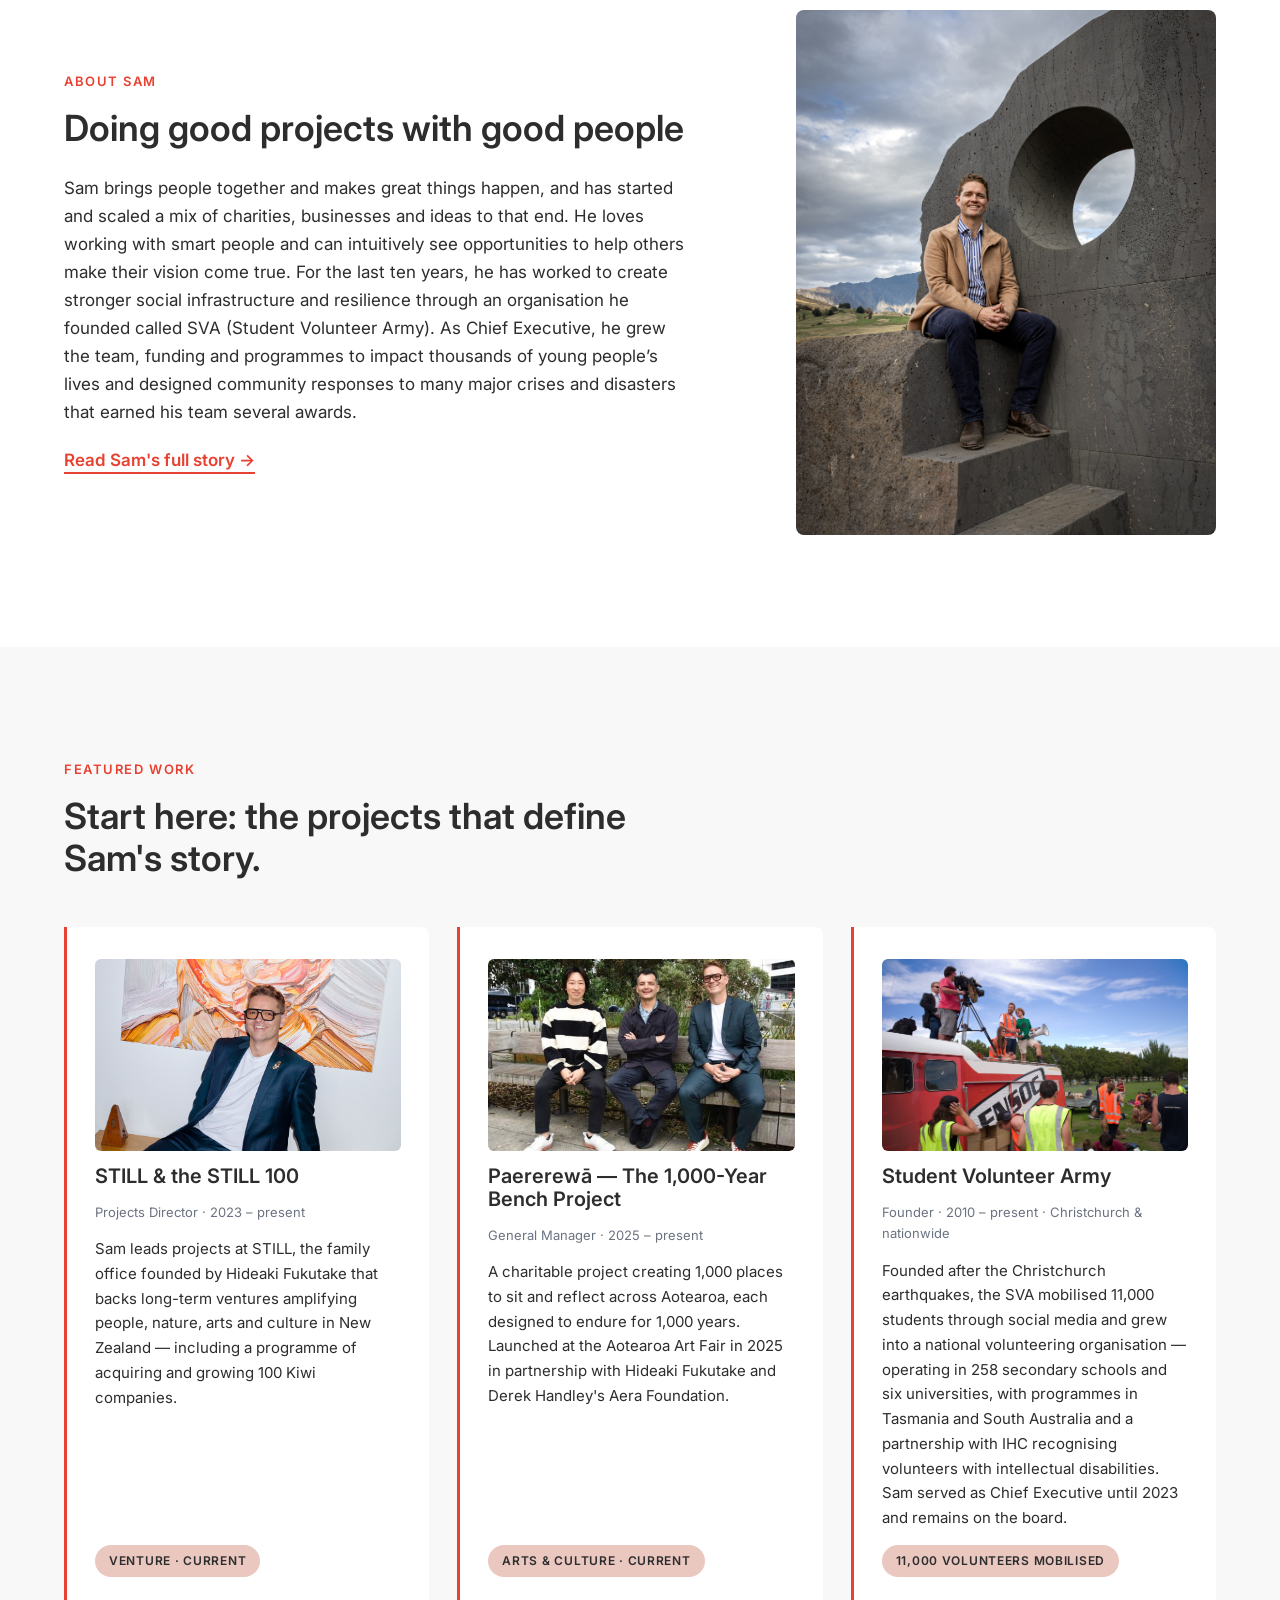
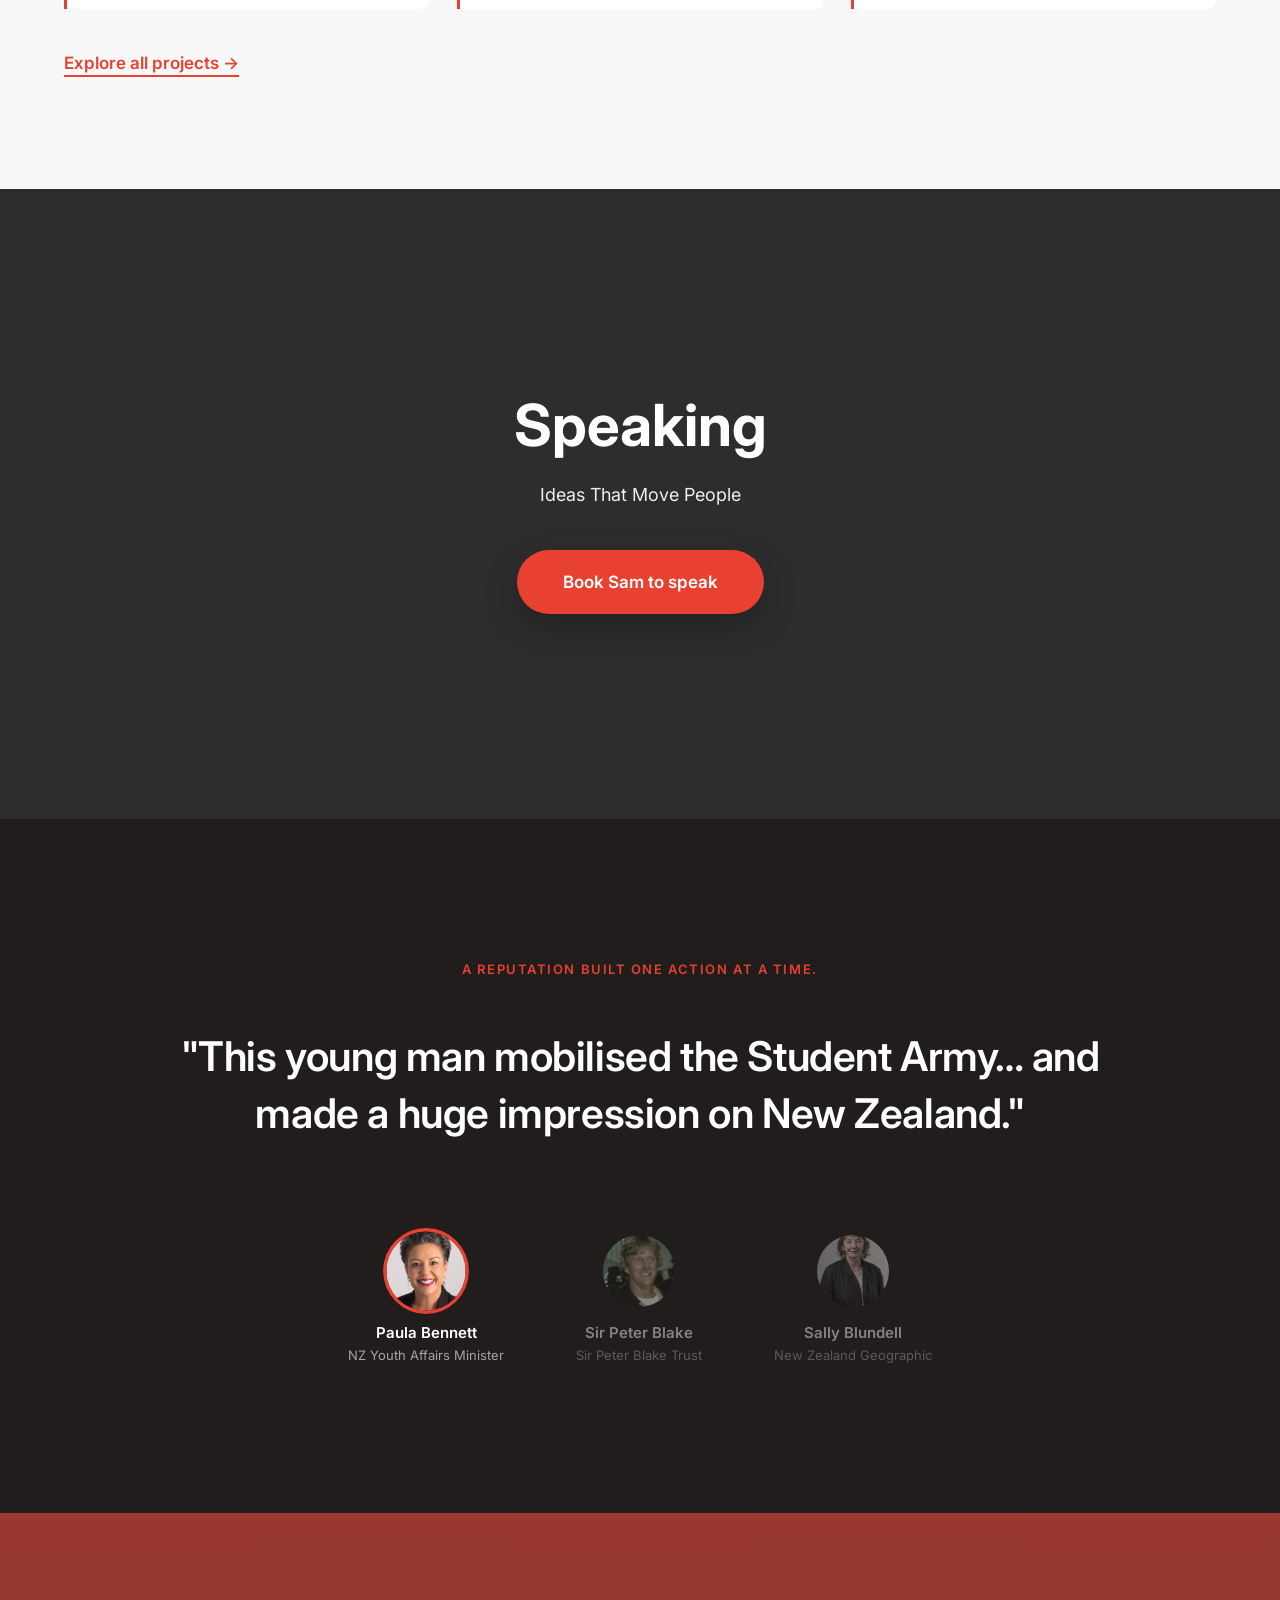
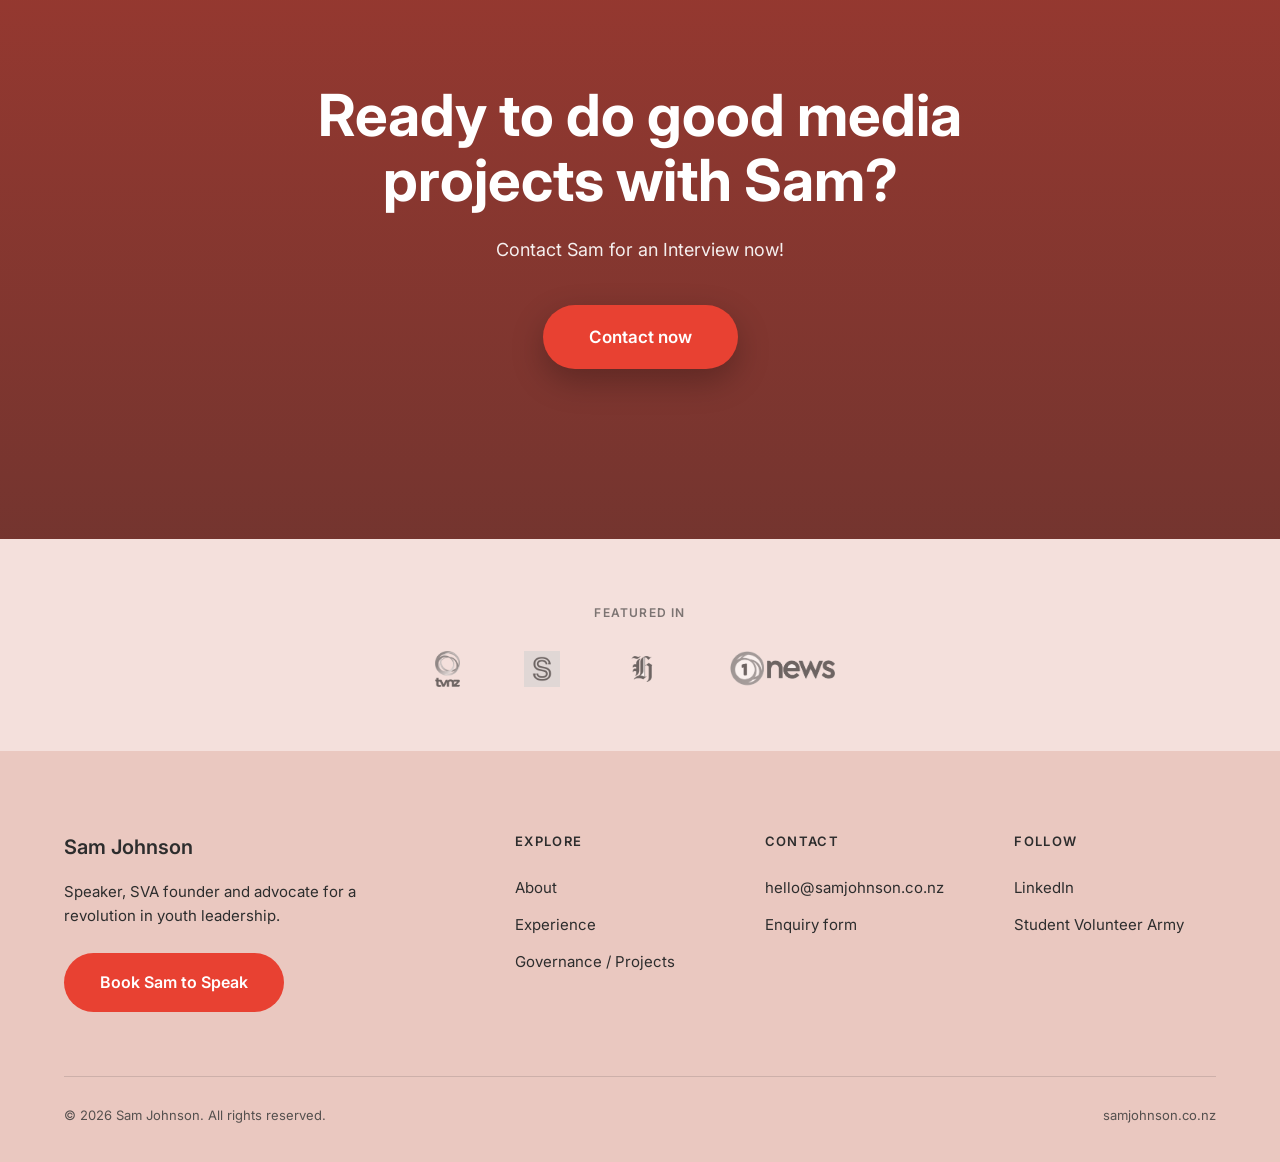
==== commit d83776cb: "Cinematic story chapters + per-testimonial backgrounds - Replace editorial Origin Story with full-wi" ====
--- a/index.html
+++ b/index.html
@@ -121,6 +121,9 @@
 
 <!-- 09 / Testimonials — endorsement wall -->
 <section class="testimonials" aria-label="Testimonials">
+  <div class="endorse-bg" id="endorseBgA" aria-hidden="true"></div>
+  <div class="endorse-bg" id="endorseBgB" aria-hidden="true"></div>
+  <div class="endorse-bg-overlay" aria-hidden="true"></div>
   <div class="container" data-reveal>
     <span class="section-label" data-cms-field="pages.home.testimonials_heading">What people say</span>
     <blockquote class="endorse-quote" id="endorseQuote" aria-live="polite">&ldquo;This young man mobilised the Student Army… and made a huge impression on New Zealand.&rdquo;</blockquote>
--- a/styles.css
+++ b/styles.css
@@ -90,13 +90,42 @@
 .about h2{margin-bottom:24px}
 .about p{max-width:620px;margin-bottom:20px}
 .about .img-placeholder{aspect-ratio:4/5;border-radius:8px}
-.values{background:var(--off-white);padding:112px 0}
-.values h2{margin-bottom:48px}
-.values-grid{display:grid;grid-template-columns:repeat(3,1fr);gap:28px}
-.value-card{background:var(--white);border-radius:8px;padding:36px 32px}
-.value-card i{display:block;width:44px;height:44px;border-radius:50%;background:var(--blush-deep);margin-bottom:20px}
-.value-card h3{font-size:20px;font-weight:600;color:var(--vermillion);margin-bottom:12px}
-.value-card p{font-size:15px}
+
+/* Story chapters (About) — full-width cinematic panels in the values design language */
+.chapters{background:#141211;overflow:hidden}
+.vp-highlight{margin-top:28px;border-left:3px solid var(--vermillion);padding-left:20px}
+.vp-content .vp-highlight{color:var(--white);font-size:clamp(19px,1.7vw,25px);font-weight:700;line-height:1.45;max-width:40ch}
+.vp-role{display:inline-flex;align-items:center;gap:12px;margin-top:28px;font-size:13px;font-weight:600;letter-spacing:.14em;text-transform:uppercase;color:var(--vermillion)}
+.vp-role::before{content:"";width:34px;height:2px;background:var(--vermillion)}
+/* Values — cinematic editorial panels */
+.values{background:#141211;padding:128px 0 0;color:var(--white);overflow:hidden}
+.values .values-head{padding-bottom:88px}
+.values h2{margin-bottom:0;color:var(--white);font-size:clamp(32px,3.6vw,52px);font-weight:700;letter-spacing:-.015em;max-width:760px}
+.values-cinema{display:flex;flex-direction:column}
+.value-panel{position:relative;min-height:clamp(560px,92vh,880px);display:flex;align-items:flex-end;overflow:hidden;isolation:isolate}
+.vp-bg{position:absolute;inset:0;background:#26221F center/cover no-repeat;transform:scale(1.06);transition:transform 6s cubic-bezier(.16,.6,.2,1);will-change:transform;z-index:-2}
+.value-panel.vp-in .vp-bg{transform:scale(1)}
+.value-panel:hover .vp-bg{transform:scale(1.05)}
+.vp-overlay{position:absolute;inset:0;z-index:-1;transition:opacity 1.2s ease;background:
+  linear-gradient(90deg,rgba(16,13,12,.88) 0%,rgba(16,13,12,.62) 38%,rgba(16,13,12,.18) 68%,rgba(16,13,12,.06) 100%),
+  linear-gradient(0deg,rgba(16,13,12,.78) 0%,rgba(16,13,12,.18) 38%,rgba(16,13,12,.10) 100%)}
+.value-panel--right .vp-overlay{background:
+  linear-gradient(270deg,rgba(16,13,12,.88) 0%,rgba(16,13,12,.62) 38%,rgba(16,13,12,.18) 68%,rgba(16,13,12,.06) 100%),
+  linear-gradient(0deg,rgba(16,13,12,.78) 0%,rgba(16,13,12,.18) 38%,rgba(16,13,12,.10) 100%)}
+.value-panel:hover .vp-overlay{opacity:.82}
+.vp-inner{position:relative;width:100%;max-width:1320px;margin:0 auto;padding:120px 32px 110px;display:flex}
+.value-panel--right .vp-inner{justify-content:flex-end}
+.vp-content{max-width:600px;opacity:0;transform:translateY(36px);transition:opacity .9s ease,transform .9s cubic-bezier(.2,.6,.2,1)}
+.value-panel.vp-in .vp-content{opacity:1;transform:translateY(0)}
+.vp-index{display:flex;align-items:center;gap:14px;margin-bottom:26px;font-size:13px;font-weight:600;letter-spacing:.16em;text-transform:uppercase;color:var(--vermillion)}
+.vp-index::before{content:"";width:44px;height:2px;background:var(--vermillion)}
+.vp-content h3,.vp-content h2{color:var(--white);font-size:clamp(42px,6.2vw,84px);font-weight:700;line-height:1.02;letter-spacing:-.025em;margin-bottom:26px;text-wrap:balance}
+.vp-content p{color:rgba(255,255,255,.82);font-size:clamp(16px,1.3vw,19px);line-height:1.7;max-width:46ch}
+@media (prefers-reduced-motion:reduce){
+  .vp-bg,.vp-content,.vp-overlay{transition:none}
+  .vp-bg{transform:none}
+  .vp-content{opacity:1;transform:none}
+}
 
 /* About page — cinematic quote section */
 .quote-cinema{position:relative;min-height:92vh;display:flex;align-items:center;justify-content:center;padding:120px 24px;overflow:hidden;background:#1A1817 center/cover no-repeat}
@@ -171,9 +200,12 @@
 .award-poster{position:relative;flex:0 0 320px;min-height:480px;border-radius:16px;overflow:hidden;display:flex;align-items:flex-end;scroll-snap-align:start;color:inherit;background:linear-gradient(180deg,#3A332F 0%,#201D1C 100%);background-size:cover;background-position:center;transition:transform .3s cubic-bezier(.2,.6,.2,1),box-shadow .3s ease}
 .award-poster:hover{transform:translateY(-6px);box-shadow:0 22px 44px rgba(45,45,45,.28)}
 .award-poster:focus-visible{outline:3px solid var(--vermillion);outline-offset:3px}
+.award-poster-bg{position:absolute;inset:0;background-size:cover;background-position:center;transition:filter .4s ease,transform .45s cubic-bezier(.2,.6,.2,1)}
+.award-poster:hover .award-poster-bg{filter:grayscale(1) brightness(.5);transform:scale(1.04)}
 .award-poster-overlay{position:absolute;inset:0;background:linear-gradient(180deg,rgba(20,18,17,.04) 35%,rgba(20,18,17,.82) 100%)}
 .award-poster-content{position:relative;z-index:1;width:100%;padding:34px 28px;text-align:center;display:flex;flex-direction:column;align-items:center;gap:10px}
-.award-poster-logo{width:auto;max-width:140px;object-fit:contain;margin-bottom:8px;filter:drop-shadow(0 3px 10px rgba(0,0,0,.45))}
+.award-poster-logo{width:auto;max-width:140px;object-fit:contain;margin-bottom:8px;filter:drop-shadow(0 3px 10px rgba(0,0,0,.45));transition:transform .4s cubic-bezier(.2,.6,.2,1)}
+.award-poster:hover .award-poster-logo{transform:scale(1.15)}
 .award-poster h3{color:var(--white);font-size:23px;font-weight:700;line-height:1.18}
 .award-poster p{color:rgba(255,255,255,.85);font-size:14px;line-height:1.55}
 .award-poster-year{color:rgba(255,255,255,.6);font-size:13px;font-weight:600;letter-spacing:.12em}
@@ -191,7 +223,12 @@
 .award-link{display:inline-block;margin-top:10px;font-size:14px;font-weight:600;color:var(--vermillion)}
 
 /* Testimonials — executive endorsement wall */
-.testimonials{background:#201D1C;padding:140px 0}
+.testimonials{background:#201D1C;padding:140px 0;position:relative;overflow:hidden}
+.endorse-bg{position:absolute;inset:0;background:#201D1C center/cover no-repeat;opacity:0;transition:opacity .9s ease;pointer-events:none}
+.endorse-bg.visible{opacity:1}
+.endorse-bg-overlay{position:absolute;inset:0;background:linear-gradient(180deg,rgba(26,22,21,.74) 0%,rgba(26,22,21,.88) 100%);opacity:0;transition:opacity .9s ease;pointer-events:none}
+.testimonials.has-bg .endorse-bg-overlay{opacity:1}
+.testimonials .container{position:relative;z-index:1}
 .testimonials .container{max-width:1320px;text-align:center}
 .endorse-quote{color:var(--white);font-size:clamp(26px,3.2vw,42px);font-weight:600;line-height:1.4;letter-spacing:-.01em;max-width:980px;margin:48px auto 84px;transition:opacity .26s ease,transform .26s ease}
 .endorse-quote.quote-fade{opacity:0;transform:translateY(10px)}
@@ -252,10 +289,25 @@
 .enquiry-bar input::placeholder{color:var(--mid-grey)}
 .enquiry-bar .btn{border-radius:999px;padding:14px 30px}
 
+/* Contact page — search results panel */
+.search-results{max-width:660px;margin:14px auto 0;background:var(--white);border-radius:18px;box-shadow:0 30px 60px rgba(45,45,45,.18),0 2px 8px rgba(45,45,45,.08);text-align:left;overflow:hidden;max-height:430px;overflow-y:auto}
+.sr-row{display:flex;gap:14px;align-items:flex-start;width:100%;padding:16px 22px;background:none;border:none;border-bottom:1px solid rgba(45,45,45,.06);font-family:inherit;text-align:left;cursor:pointer;color:var(--charcoal);transition:background .15s ease}
+.sr-row:last-child{border-bottom:none}
+.sr-row:hover{background:#FBEDEA}
+.sr-type{flex:none;margin-top:2px;background:var(--blush);color:var(--charcoal);font-size:10.5px;font-weight:700;letter-spacing:.08em;text-transform:uppercase;padding:4px 10px;border-radius:999px;min-width:74px;text-align:center}
+.sr-type-red{background:var(--vermillion);color:var(--white)}
+.sr-body{display:flex;flex-direction:column;gap:3px;min-width:0}
+.sr-body strong{font-size:15px;font-weight:600;line-height:1.35}
+.sr-body small{font-size:12.5px;color:var(--mid-grey);line-height:1.5}
+.sr-answer{display:none;font-size:13.5px;color:var(--charcoal);line-height:1.6;margin-top:8px;padding:10px 14px;background:var(--off-white);border-left:3px solid var(--vermillion);border-radius:0 6px 6px 0}
+.sr-faq.open .sr-answer{display:block}
+.sr-row:focus-visible{outline:3px solid var(--vermillion);outline-offset:-3px}
+
 /* Contact page — pathway cards */
 .contact-categories{background:var(--white);padding:104px 0}
 .contact-categories h2{margin-bottom:0}
-.cat-grid{display:grid;grid-template-columns:repeat(auto-fit,minmax(250px,1fr));gap:24px;margin-top:48px}
+.cat-grid{display:flex;flex-wrap:wrap;justify-content:center;gap:24px;margin-top:48px}
+.cat-grid .cat-card{flex:0 1 360px}
 .cat-card{display:flex;flex-direction:column;gap:10px;text-align:left;background:var(--white);border:1px solid rgba(45,45,45,.08);border-radius:12px;padding:34px 30px;font-family:inherit;cursor:pointer;box-shadow:0 2px 8px rgba(45,45,45,.04);transition:transform .25s cubic-bezier(.2,.6,.2,1),box-shadow .25s ease,border-color .25s ease,background-color .25s ease}
 .cat-card h3{font-size:19px;font-weight:600;color:var(--charcoal);transition:color .25s ease}
 .cat-card p{font-size:14.5px;line-height:1.6;color:var(--mid-grey)}
@@ -410,8 +462,15 @@
   .about-hero-inner{padding:0 24px}
   .about-grid{grid-template-columns:1fr;gap:40px}
   .about .img-placeholder{order:-1}
+  .vp-content h3,.vp-content h2{font-size:clamp(34px,9.5vw,44px)}
   .stat-grid{grid-template-columns:1fr;gap:40px}
-  .card-grid,.card-grid-2,.values-grid,.awards-grid{grid-template-columns:1fr}
+  .card-grid,.card-grid-2,.awards-grid{grid-template-columns:1fr}
+  .values{padding:88px 0 0}
+  .values .values-head{padding-bottom:56px}
+  .value-panel{min-height:78vh;align-items:flex-end}
+  .vp-inner{padding:88px 24px 64px}
+  .value-panel--right .vp-inner{justify-content:flex-start}
+  .vp-overlay,.value-panel--right .vp-overlay{background:linear-gradient(0deg,rgba(16,13,12,.92) 0%,rgba(16,13,12,.55) 45%,rgba(16,13,12,.18) 100%)}
   .card.featured{grid-template-columns:1fr}
   .testimonials{padding:88px 0}
   .endorse-quote{margin:36px auto 56px}
@@ -444,7 +503,7 @@
   .timeline-item.is-passed::before{background:var(--vermillion);opacity:1}
   .timeline-item.is-active::before{background:var(--vermillion);opacity:1;transform:scale(1.3);box-shadow:0 0 0 5px rgba(232,65,50,.15);animation:tl-pulse 2.2s ease-in-out infinite}
   .stats,.quote-band{padding:72px 0}
-  .about,.projects,.speaking,.testimonials,.newsletter,.timeline,.values,.contact-section{padding:80px 0}
+  .about,.projects,.speaking,.testimonials,.newsletter,.timeline,.contact-section{padding:80px 0}
   .awards-band{padding:72px 0}
 }
 @media (min-width:769px) and (max-width:1024px){
